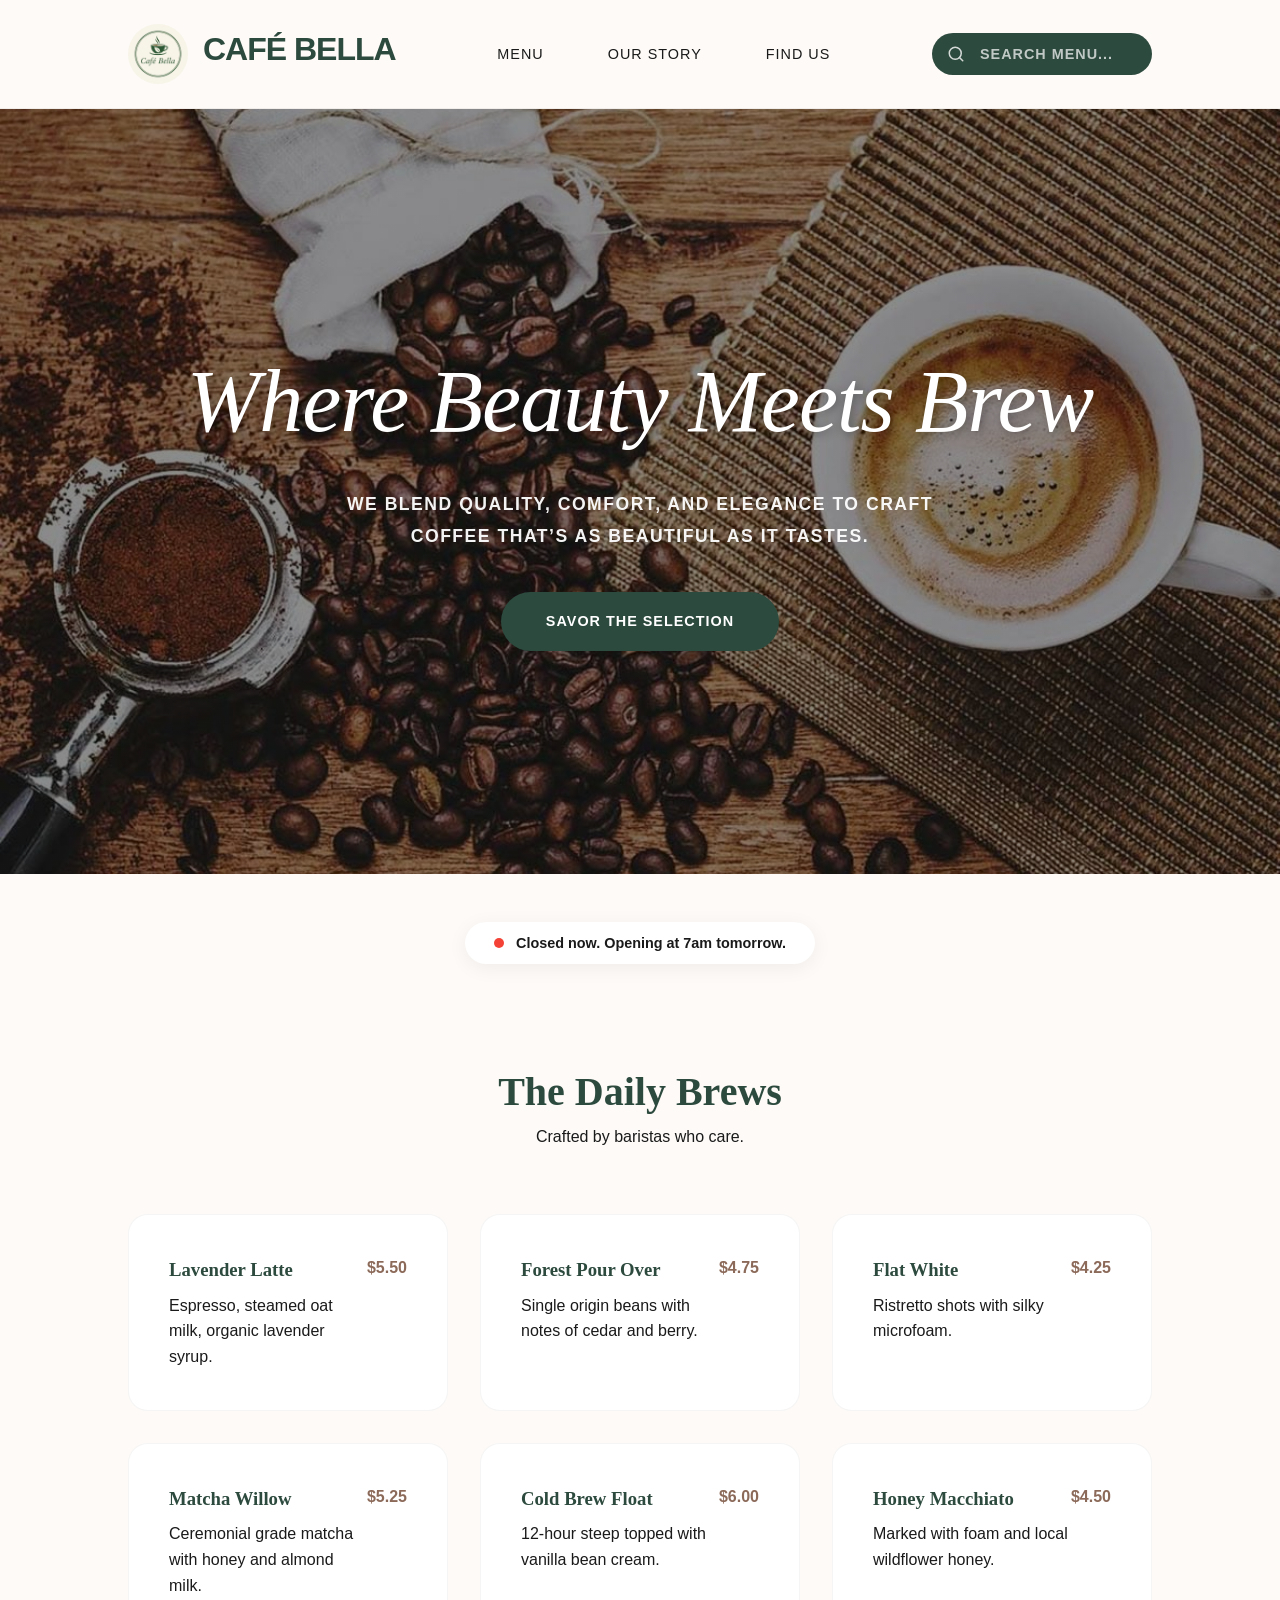
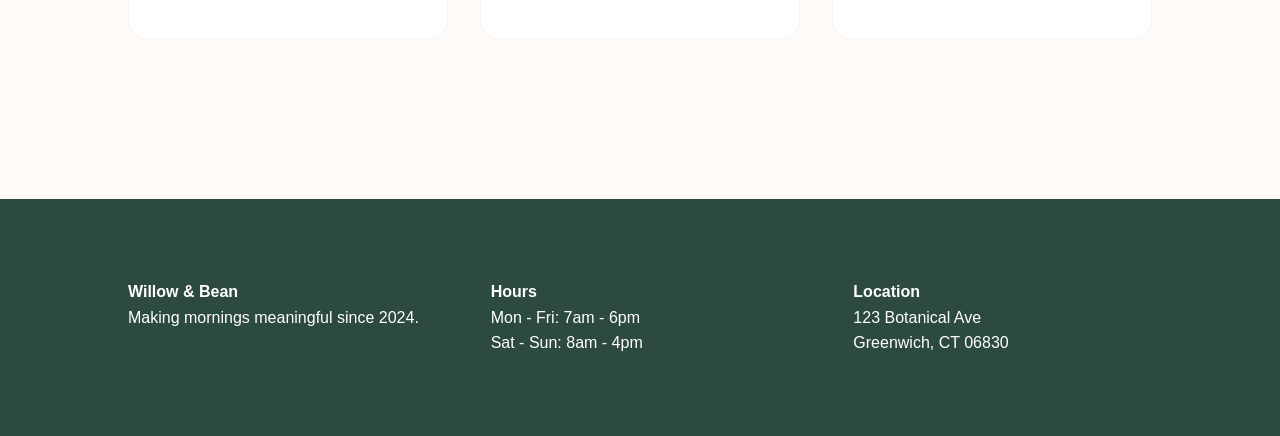
==== index.html @ 6d9ee7f2 "Initial commit: Café Bella website setup" ====
<!DOCTYPE html>
<html lang="en">
<head>
    <meta charset="UTF-8">
    <meta name="viewport" content="width=device-width, initial-scale=1.0">
    <title>Café Bella | Artisan Coffee</title>
    <link rel="stylesheet" href="style.css">
</head>
<body>
    <nav>
        <div class="logo-container">
        <img src="logo.jpeg" alt="Café Bella Logo" class="nav-logo">
        <span class="logo-text">Café Bella</span>
        </div>
        <ul class="nav-links">
            <li><a href="#menu">Menu</a></li>
            <li><a href="#about">Our Story</a></li>
            <li><a href="#location">Find Us</a></li>
        </ul>
        <!-- Replaced Order button with Search Bar -->
        <div class="search-container">
            <input type="text" id="menu-search" placeholder="Search menu...">
            <svg class="search-icon" xmlns="http://www.w3.org/2000/svg" width="18" height="18" viewBox="0 0 24 24" fill="none" stroke="currentColor" stroke-width="2" stroke-linecap="round" stroke-linejoin="round"><circle cx="11" cy="11" r="8"></circle><line x1="21" y1="21" x2="16.65" y2="16.65"></line></svg>
        </div>
    </nav>

    <header>
        <div class="hero-content">
            <h1>Where Beauty Meets Brew</h1>
            <p><b>We blend quality, comfort, and elegance to craft coffee that’s as beautiful as it tastes.</b></p>
            <a href="#menu" class="btn btn-primary">Savor the Selection</a>
        </div>
    </header>

    <div class="status-container">
        <div class="status-badge" id="status-badge">
            <span class="dot" id="status-dot"></span>
            <span id="status-text">Checking Status...</span>
        </div>
    </div>

    <section id="menu" class="menu-section">
        <div class="section-title">
            <h2>The Daily Brews</h2>
            <p>Crafted by baristas who care.</p>
        </div>

        <!-- Added a "No Results" message container -->
        <div id="no-results" style="display: none; text-align: center; padding: 2rem; color: #888;">
            No items match your search.
        </div>

        <div class="menu-grid" id="menu-grid">
            <div class="menu-item">
                <div class="item-info">
                    <h3>Lavender Latte</h3>
                    <p>Espresso, steamed oat milk, organic lavender syrup.</p>
                </div>
                <span class="price">$5.50</span>
            </div>
            <div class="menu-item">
                <div class="item-info">
                    <h3>Forest Pour Over</h3>
                    <p>Single origin beans with notes of cedar and berry.</p>
                </div>
                <span class="price">$4.75</span>
            </div>
            <div class="menu-item">
                <div class="item-info">
                    <h3>Flat White</h3>
                    <p>Ristretto shots with silky microfoam.</p>
                </div>
                <span class="price">$4.25</span>
            </div>
            <div class="menu-item">
                <div class="item-info">
                    <h3>Matcha Willow</h3>
                    <p>Ceremonial grade matcha with honey and almond milk.</p>
                </div>
                <span class="price">$5.25</span>
            </div>
            <div class="menu-item">
                <div class="item-info">
                    <h3>Cold Brew Float</h3>
                    <p>12-hour steep topped with vanilla bean cream.</p>
                </div>
                <span class="price">$6.00</span>
            </div>
            <div class="menu-item">
                <div class="item-info">
                    <h3>Honey Macchiato</h3>
                    <p>Marked with foam and local wildflower honey.</p>
                </div>
                <span class="price">$4.50</span>
            </div>
        </div>
    </section>

    <footer>
        <div class="footer-grid">
            <div class="footer-col">
                <h4>Willow & Bean</h4>
                <p>Making mornings meaningful since 2024.</p>
            </div>
            <div class="footer-col">
                <h4>Hours</h4>
                <p>Mon - Fri: 7am - 6pm</p>
                <p>Sat - Sun: 8am - 4pm</p>
            </div>
            <div class="footer-col">
                <h4>Location</h4>
                <p>123 Botanical Ave</p>
                <p>Greenwich, CT 06830</p>
            </div>
        </div>
    </footer>

    <script src="script.js"></script>
</body>
</html>
---- style.css ----
:root {
    --primary: #2d4a3e;
    --secondary: #d9c5b2;
    --accent: #8c6a5a;
    --bg: #fdfaf7;
    --text: #1a1a1a;
    --transition: all 0.3s ease;
}

* {
    margin: 0;
    padding: 0;
    box-sizing: border-box;
    font-family: 'Segoe UI', Roboto, Helvetica, Arial, sans-serif;
}

html {
    scroll-behavior: smooth;
}

body {
    background-color: var(--bg);
    color: var(--text);
    line-height: 1.6;
    overflow-x: hidden;
}

/* --- Navigation --- */
nav {
    padding: 1.5rem 10%;
    display: flex;
    justify-content: space-between;
    align-items: center;
    background: rgba(253, 250, 247, 0.95);
    backdrop-filter: blur(10px);
    position: sticky;
    top: 0;
    z-index: 1000;
    border-bottom: 1px solid rgba(0,0,0,0.05);
}
/* Container to hold both image and text */
.logo-container {
    display: flex;
    align-items: left;
    gap: 15px; /* Space between logo and text */
}

/* Style for the logo image */
.nav-logo {
    height: 60px; /* Adjust this to make the logo larger or smaller */
    width: auto;
    border-radius: 60%; /* Keeps it circular if your jpeg has corners */
}

/* Style for the text */
.logo-text {
    font-size: 2rem;
    font-weight: 700;
    letter-spacing: -1px;
    color: var(--primary);
    text-transform: uppercase;
}

.nav-links {
    display: flex;
    gap: 4rem; 
    list-style: none;
}

.nav-links a {
    text-decoration: none;
    color: var(--text);
    font-weight: 500;
    font-size: 0.9rem;
    letter-spacing: 1px;
    text-transform: uppercase;
    transition: var(--transition);
    position: relative;
    padding: 0.5rem 0;
}

.nav-links a:hover {
    color: var(--primary);
}

.nav-links a::after {
    content: '';
    position: absolute;
    width: 0;
    height: 2px;
    bottom: 0;
    left: 0;
    background-color: var(--accent);
    transition: var(--transition);
}

.nav-links a:hover::after {
    width: 100%;
}

/* --- Search Bar Styling (Styled like the View Menu Button) --- */
.search-container {
    position: relative;
    display: flex;
    align-items: center;
}

#menu-search {
    padding: 0.8rem 1.5rem 0.8rem 3rem;
    border-radius: 50px;
    border: none;
    outline: none;
    font-size: 0.9rem;
    font-weight: 600;
    width: 220px;
    transition: var(--transition);
    background-color: var(--primary); /* Matching the button color */
    color: white; /* Matching button text */
    text-transform: uppercase;
    letter-spacing: 1px;
}

/* Placeholder color for dark background */
#menu-search::placeholder {
    color: rgba(255, 255, 255, 0.7);
    text-transform: uppercase;
}

#menu-search:focus {
    width: 280px;
    box-shadow: 0 8px 16px rgba(45, 74, 62, 0.2);
}

.search-icon {
    position: absolute;
    left: 15px;
    color: white;
    pointer-events: none;
    opacity: 0.8;
}

/* --- Hero Section --- */
header {
    height: 85vh;
    display: flex;
    align-items: center;
    justify-content: center;
    text-align: center;
    background: linear-gradient(rgba(0,0,0,0.45), rgba(0,0,0,0.45)), 
                url('coffee-1.jpeg') center/cover no-repeat;
    color: white;
    padding: 0 1rem;
}

.hero-content h1 {
    font-size: clamp(3.5rem, 10vw, 5.5rem);
    margin-bottom: 1rem;
    font-weight: 400;
    letter-spacing: -1px;
    font-family: 'Georgia', 'Times New Roman', Times, serif;
    font-style: italic;
    text-shadow: 2px 2px 10px rgba(0,0,0,0.3);
}

.hero-content p {
    font-size: 1.1rem;
    margin-bottom: 2.5rem;
    max-width: 600px;
    margin-left: auto;
    margin-right: auto;
    opacity: 0.95;
    font-family: 'Segoe UI', sans-serif;
    letter-spacing: 1.5px;
    text-transform: uppercase;
    font-weight: 400;
    line-height: 1.8;
}

.btn {
    padding: 1.1rem 2.8rem;
    border-radius: 50px;
    cursor: pointer;
    font-weight: 600;
    text-decoration: none;
    display: inline-block;
    transition: var(--transition);
    text-transform: uppercase;
    letter-spacing: 1px;
    font-size: 0.9rem;
}

.btn-primary {
    background-color: var(--primary);
    color: white;
    border: none;
}

.btn-primary:hover {
    transform: translateY(-4px);
    box-shadow: 0 12px 24px rgba(45, 74, 62, 0.3);
}

/* --- Shop Status Badge --- */
.status-container {
    padding: 3rem 10% 1rem;
    text-align: center;
}

.status-badge {
    display: inline-flex;
    align-items: center;
    gap: 0.75rem;
    padding: 0.6rem 1.8rem;
    border-radius: 100px;
    background: white;
    box-shadow: 0 4px 20px rgba(0,0,0,0.06);
    font-weight: 600;
    font-size: 0.9rem;
}

.dot {
    height: 10px;
    width: 10px;
    border-radius: 50%;
}

.open-dot { 
    background-color: #4caf50; 
    animation: pulse 2s infinite; 
}

.closed-dot { background-color: #f44336; }

@keyframes pulse {
    0% { transform: scale(0.9); opacity: 0.7; }
    70% { transform: scale(1.2); opacity: 1; }
    100% { transform: scale(0.9); opacity: 0.7; }
}

/* --- Menu Section --- */
.menu-section {
    padding: 5rem 10%;
}

.section-title {
    text-align: center;
    margin-bottom: 4rem;
}

.section-title h2 {
    font-size: 2.5rem;
    color: var(--primary);
    font-family: 'Georgia', serif;
}

.menu-grid {
    display: grid;
    grid-template-columns: repeat(auto-fit, minmax(320px, 1fr));
    gap: 2rem;
}

.menu-item {
    background: white;
    padding: 2.5rem;
    border-radius: 20px;
    transition: opacity 0.4s ease, transform 0.4s ease;
    border: 1px solid rgba(0,0,0,0.04);
    display: flex;
    justify-content: space-between;
}

.menu-item:hover {
    transform: translateY(-8px);
    box-shadow: 0 20px 40px rgba(0,0,0,0.07);
}

.item-info h3 {
    color: var(--primary);
    font-family: 'Georgia', serif;
    margin-bottom: 0.5rem;
}

.price {
    font-weight: 700;
    color: var(--accent);
}

/* --- Footer --- */
footer {
    background: var(--primary);
    color: white;
    padding: 5rem 10%;
    margin-top: 5rem;
}

.footer-grid {
    display: grid;
    grid-template-columns: repeat(auto-fit, minmax(250px, 1fr));
    gap: 4rem;
}

/* Mobile adjustments */
@media (max-width: 1000px) {
    nav { flex-direction: column; gap: 1rem; }
    .nav-links { gap: 2rem; }
    #menu-search { width: 100%; }
}

@media (max-width: 768px) {
    .nav-links { display: none; }
}
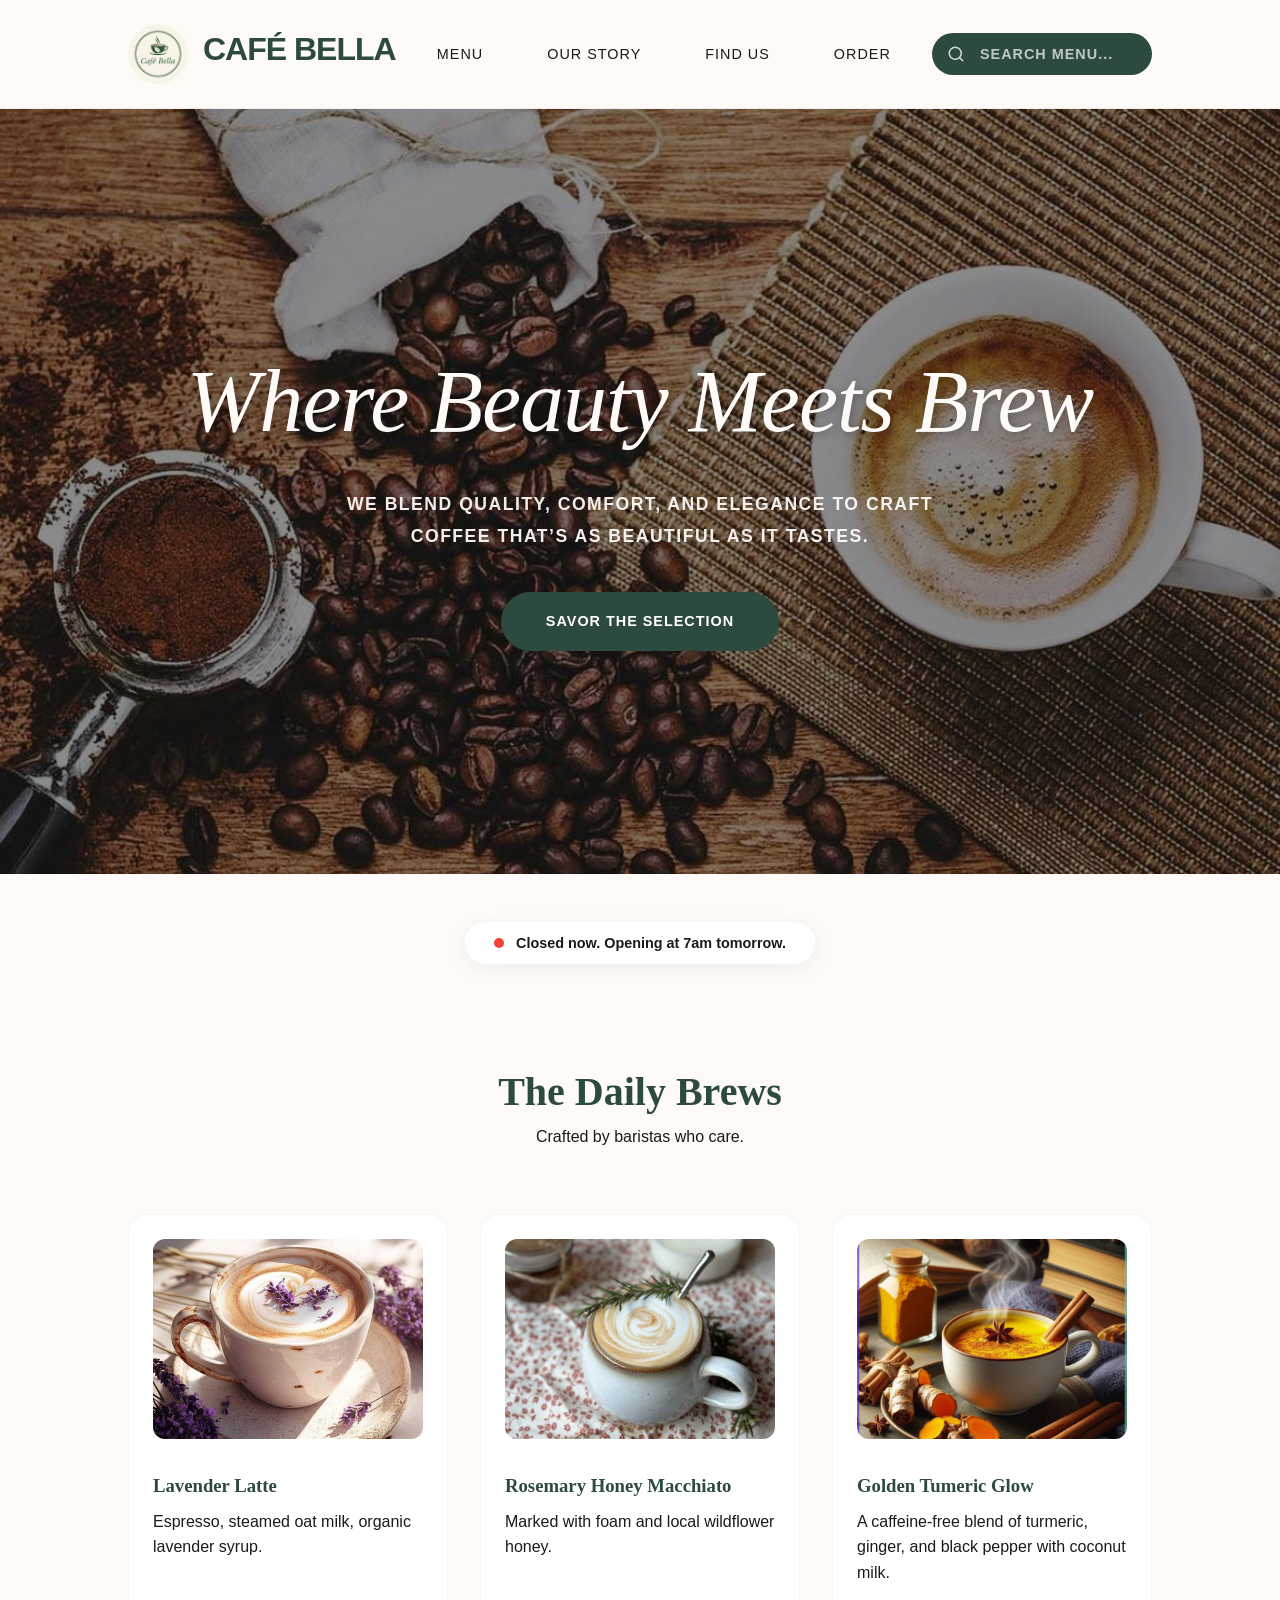
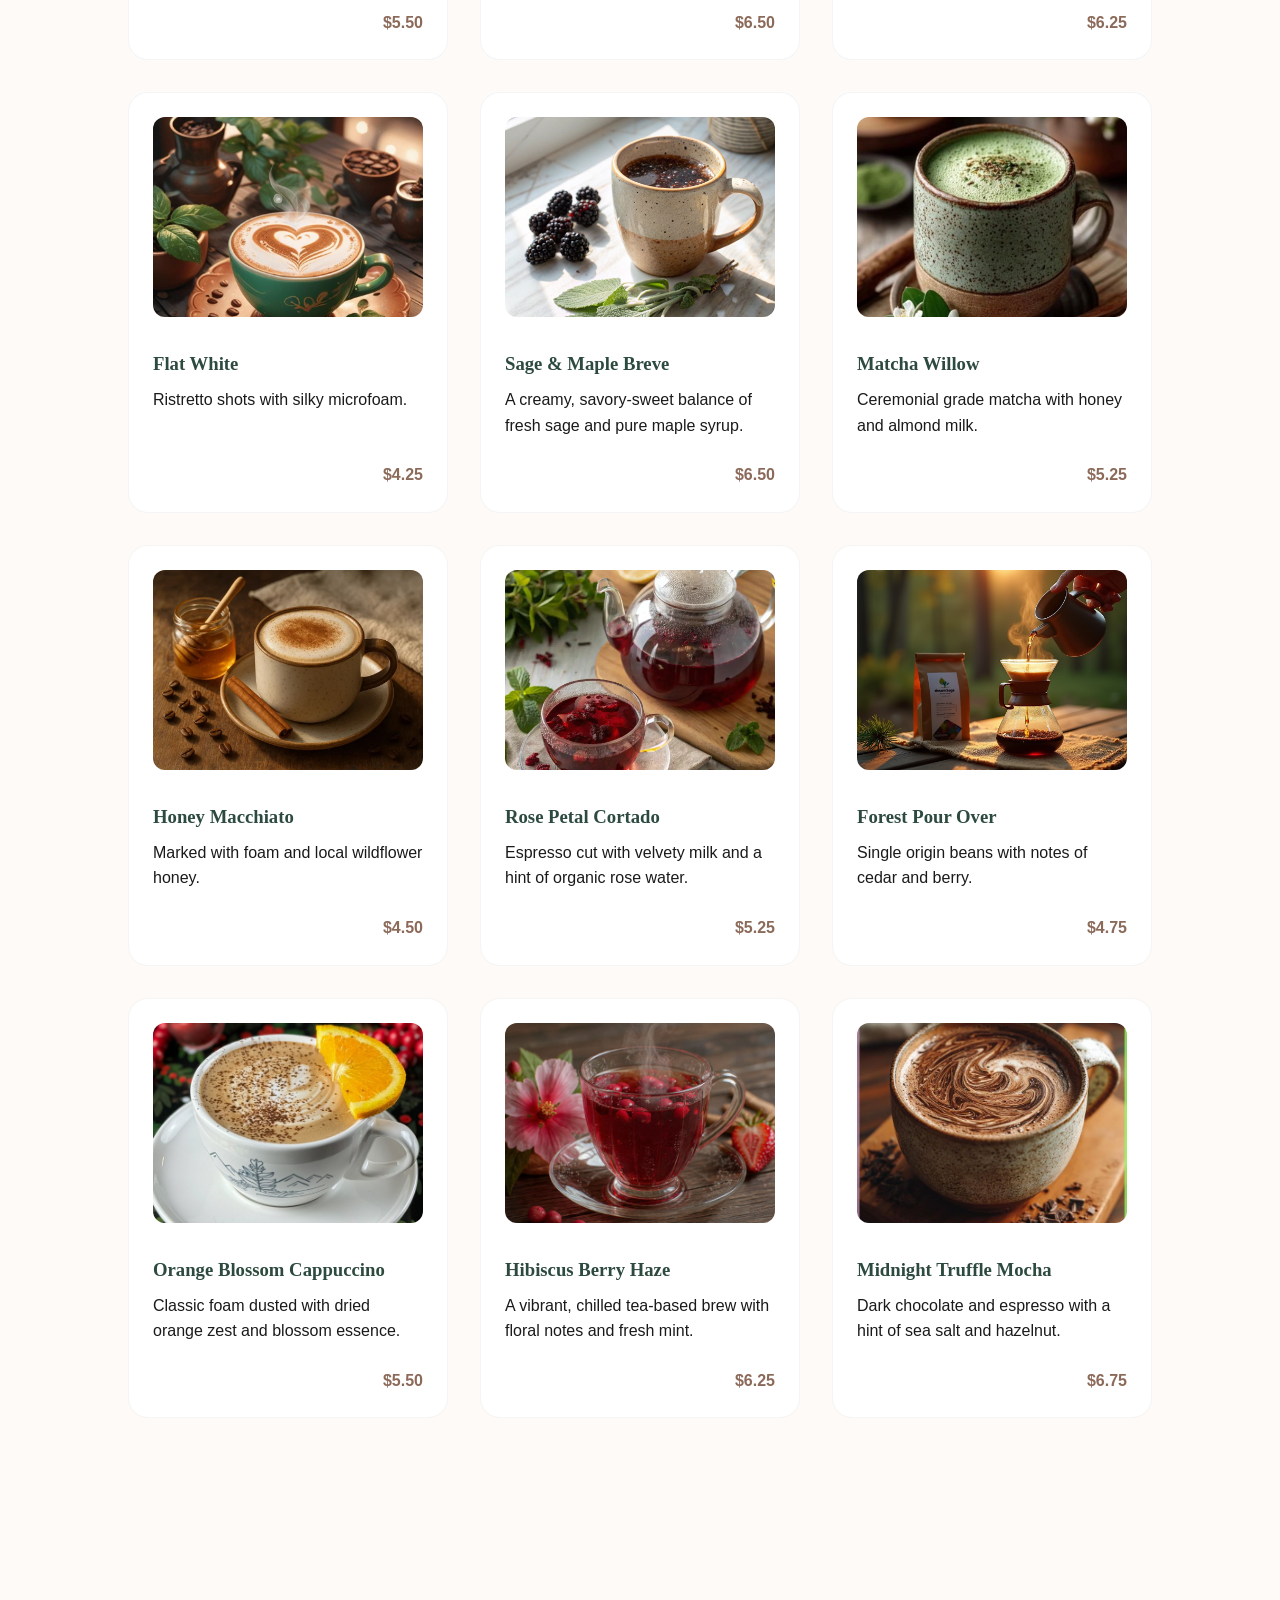
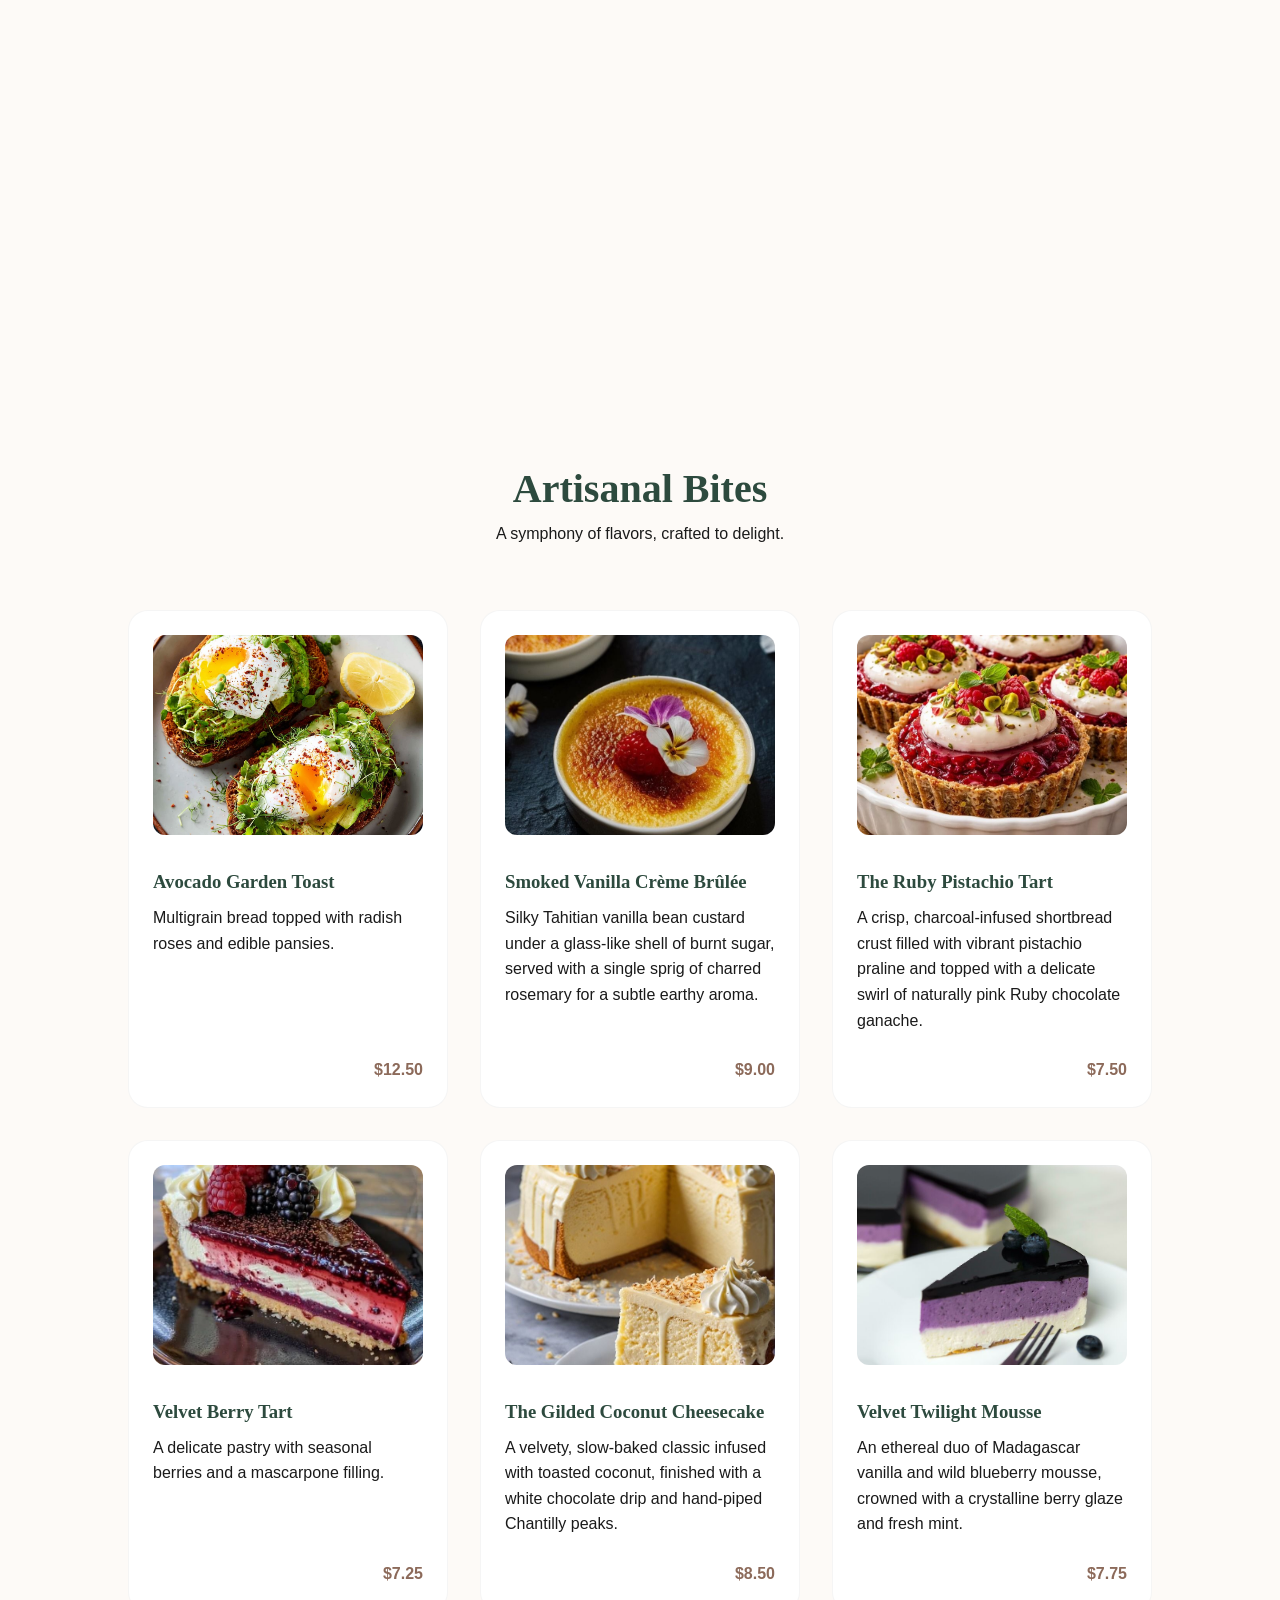
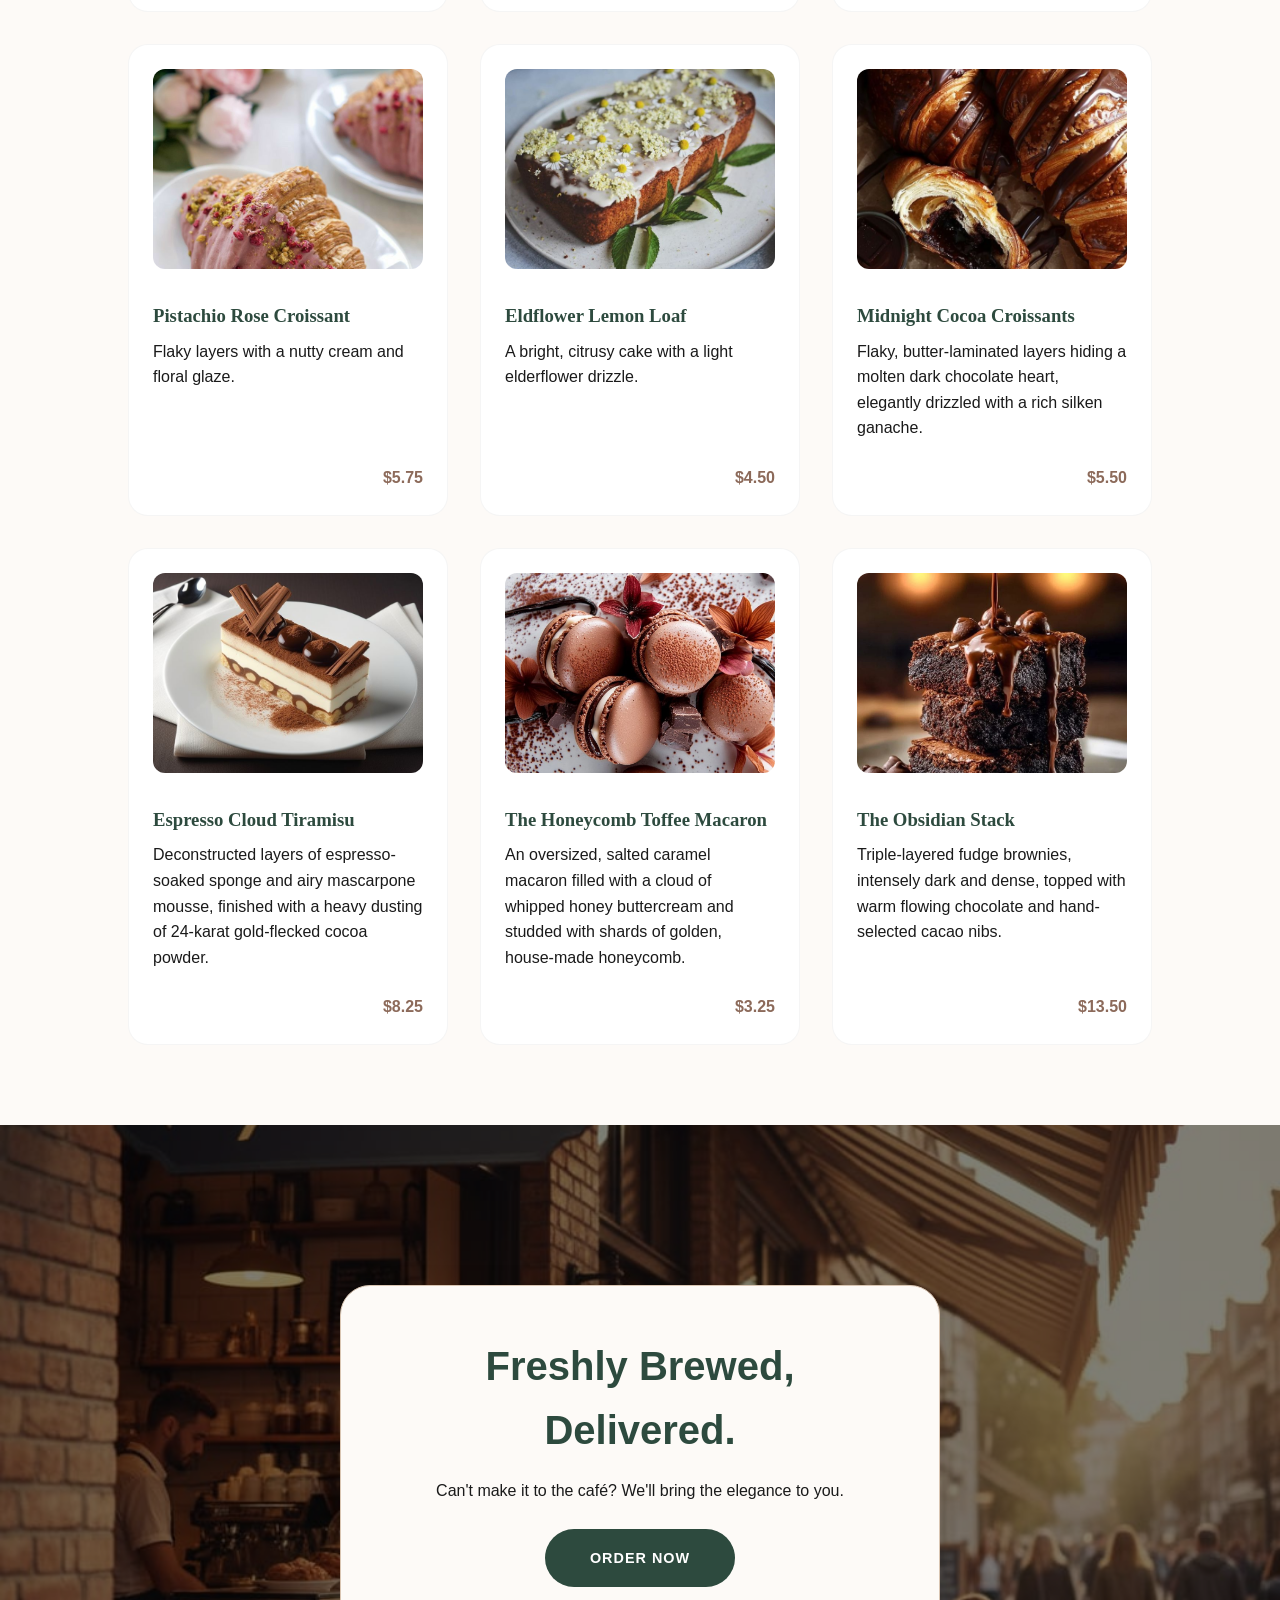
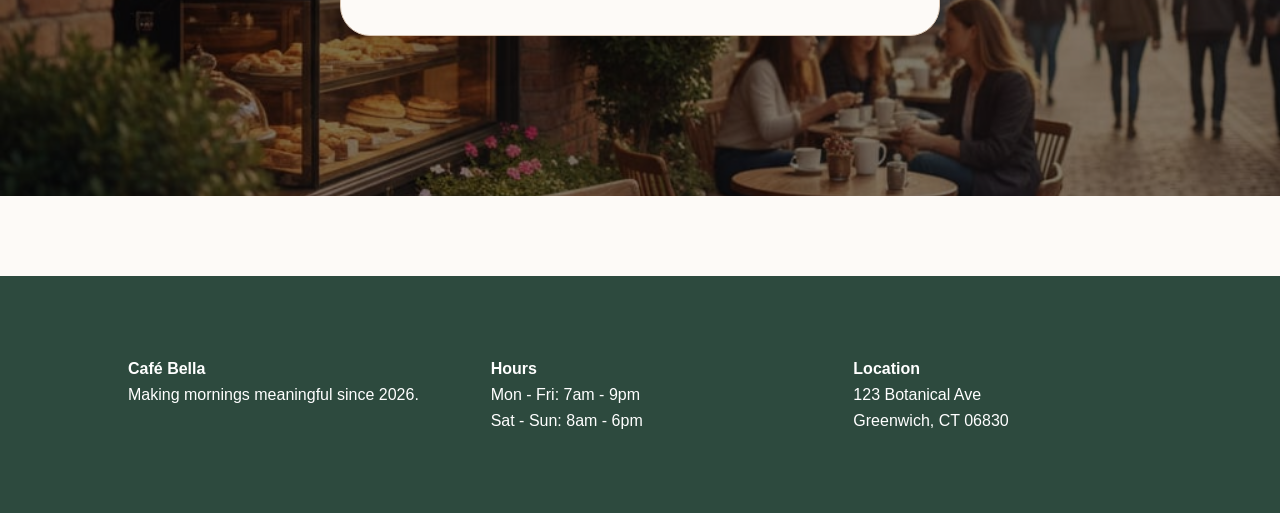
==== commit a5368b27: "Add changes" ====
--- a/index.html
+++ b/index.html
@@ -9,13 +9,15 @@
 <body>
     <nav>
         <div class="logo-container">
-        <img src="logo.jpeg" alt="Café Bella Logo" class="nav-logo">
-        <span class="logo-text">Café Bella</span>
+        <img src="images/logo.jpeg" alt="Café Bella Logo" class="nav-logo">
+        <a href="index.html" style="text-decoration: none;">
+        <span class="logo-text">Café Bella</span></a>
         </div>
         <ul class="nav-links">
             <li><a href="#menu">Menu</a></li>
             <li><a href="#about">Our Story</a></li>
             <li><a href="#location">Find Us</a></li>
+            <li><a href="#delivery">Order</a></li>
         </ul>
         <!-- Replaced Order button with Search Bar -->
         <div class="search-container">
@@ -52,6 +54,7 @@
 
         <div class="menu-grid" id="menu-grid">
             <div class="menu-item">
+                <img src="images/lavender-latte.jpg" alt="Lavender Latte" class="menu-img">
                 <div class="item-info">
                     <h3>Lavender Latte</h3>
                     <p>Espresso, steamed oat milk, organic lavender syrup.</p>
@@ -59,6 +62,63 @@
                 <span class="price">$5.50</span>
             </div>
             <div class="menu-item">
+                <img src="images/Rosemary-Honey-Macchiato.jpeg" alt="Rosemary Honey Macchiato" class="menu-img">
+                <div class="item-info">
+                    <h3>Rosemary Honey Macchiato</h3>
+                    <p>Marked with foam and local wildflower honey.</p>
+                </div>
+                <span class="price">$6.50</span>
+            </div>
+            <div class="menu-item">
+                <img src="images/Golden-Tumeric-Glow.jpg" alt="Golden Tumeric Glow" class="menu-img">
+                <div class="item-info">
+                    <h3>Golden Tumeric Glow</h3>
+                    <p>A caffeine-free blend of turmeric, ginger, and black pepper with coconut milk.</p>
+                </div>
+                <span class="price">$6.25</span>
+            </div>
+            <div class="menu-item">
+                <img src="images/flat-white.jpg" alt="Lavender Latte" class="menu-img">
+                <div class="item-info">
+                    <h3>Flat White</h3>
+                    <p>Ristretto shots with silky microfoam.</p>
+                </div>
+                <span class="price">$4.25</span>
+            </div>
+            <div class="menu-item">
+                <img src="images/Sage&Maple-Breve.jpg" alt="Sage & Maple Breve" class="menu-img">
+                <div class="item-info">
+                    <h3>Sage & Maple Breve</h3>
+                    <p>A creamy, savory-sweet balance of fresh sage and pure maple syrup.</p>
+                </div>
+                <span class="price">$6.50</span>
+            </div>
+            <div class="menu-item">
+                <img src="images/matcha-willow.jpg" alt="Lavender Latte" class="menu-img">
+                <div class="item-info">
+                    <h3>Matcha Willow</h3>
+                    <p>Ceremonial grade matcha with honey and almond milk.</p>
+                </div>
+                <span class="price">$5.25</span>
+            </div>
+            <div class="menu-item">
+                <img src="images/honey-macchiato.jpg" alt="Lavender Latte" class="menu-img">
+                <div class="item-info">
+                    <h3>Honey Macchiato</h3>
+                    <p>Marked with foam and local wildflower honey.</p>
+                </div>
+                <span class="price">$4.50</span>
+            </div>
+            <div class="menu-item">
+                <img src="images/Rose-Petal-Cortado.jpg" alt="Lavender Latte" class="menu-img">
+                <div class="item-info">
+                    <h3>Rose Petal Cortado</h3>
+                    <p>Espresso cut with velvety milk and a hint of organic rose water.</p>
+                </div>
+                <span class="price">$5.25</span>
+            </div>
+            <div class="menu-item">
+                <img src="images/Forest-Pour-Over.jpg" alt="Lavender Latte" class="menu-img">
                 <div class="item-info">
                     <h3>Forest Pour Over</h3>
                     <p>Single origin beans with notes of cedar and berry.</p>
@@ -66,46 +126,183 @@
                 <span class="price">$4.75</span>
             </div>
             <div class="menu-item">
-                <div class="item-info">
-                    <h3>Flat White</h3>
-                    <p>Ristretto shots with silky microfoam.</p>
-                </div>
-                <span class="price">$4.25</span>
-            </div>
-            <div class="menu-item">
-                <div class="item-info">
-                    <h3>Matcha Willow</h3>
-                    <p>Ceremonial grade matcha with honey and almond milk.</p>
-                </div>
-                <span class="price">$5.25</span>
-            </div>
-            <div class="menu-item">
+                <img src="images/Orange-Blossom-Cappuccino.jpg" alt="Orange Blossom Cappuccino" class="menu-img">
+                <div class="item-info">
+                    <h3>Orange Blossom Cappuccino</h3>
+                    <p>Classic foam dusted with dried orange zest and blossom essence.</p>
+                </div>
+                <span class="price">$5.50</span>
+            </div>
+            <div class="menu-item">
+                <img src="images/Hibiscus-Berry-Haze.jpg" alt="Lavender Latte" class="menu-img">
+                <div class="item-info">
+                    <h3>Hibiscus Berry Haze</h3>
+                    <p>A vibrant, chilled tea-based brew with floral notes and fresh mint.</p>
+                </div>
+                <span class="price">$6.25</span>
+            </div>
+            <div class="menu-item">
+                <img src="images/Midnight-Truffle-Mocha.jpg" alt="Midnight Truffle Mocha" class="menu-img">
+                <div class="item-info">
+                    <h3>Midnight Truffle Mocha</h3>
+                    <p>Dark chocolate and espresso with a hint of sea salt and hazelnut.</p>
+                </div>
+                <span class="price">$6.75</span>
+            </div>
+            <div class="menu-item">
+                <img src="images/Cherry-Earl-Grey-Milk-Tea.jpg" alt="Cherry Earl Grey Milk Tea" class="menu-img">
+                <div class="item-info">
+                    <h3>Cherry Earl Grey Milk Tea</h3>
+                    <p>A dreamy blend of floral bergamot and sweet black cherry, finished with a smooth, velvety creaminess.</p>
+                </div>
+                <span class="price">$5.75</span>
+            </div>
+            <div class="menu-item">
+                <img src="images/Vanilla-Orchid-Cold-Brew.jpg" alt="Vanilla Orchid Cold Brew" class="menu-img">
+                <div class="item-info">
+                    <h3>Vanilla Orchid Cold Brew</h3>
+                    <p>Slow-steeped for 12 hours with Madagascar vanilla bean.</p>
+                </div>
+                <span class="price">$6.00</span>
+            </div>
+            <div class="menu-item">
+                <img src="images/cold-brew-float.jpeg" alt="Lavender Latte" class="menu-img">
                 <div class="item-info">
                     <h3>Cold Brew Float</h3>
                     <p>12-hour steep topped with vanilla bean cream.</p>
                 </div>
                 <span class="price">$6.00</span>
             </div>
-            <div class="menu-item">
-                <div class="item-info">
-                    <h3>Honey Macchiato</h3>
-                    <p>Marked with foam and local wildflower honey.</p>
+        </div>
+    </section>
+    <section id="menu" class="menu-section">
+        <div class="section-title">
+            <h2>Artisanal Bites</h2>
+            <p>A symphony of flavors, crafted to delight.</p>
+        </div>
+
+        <!-- Added a "No Results" message container -->
+        <div id="no-results" style="display: none; text-align: center; padding: 2rem; color: #888;">
+            No items match your search.
+        </div>
+
+        <div class="menu-grid" id="menu-grid">
+            <div class="menu-item">
+                <img src="images/Avocado-Garden-Toast.jpg" alt="Avocado Garden Toast" class="menu-img">
+                <div class="item-info">
+                    <h3>Avocado Garden Toast</h3>
+                    <p>Multigrain bread topped with radish roses and edible pansies.</p>
+                </div>
+                <span class="price">$12.50</span>
+            </div>
+            <div class="menu-item">
+                <img src="images/Smoked-Vanillaa-Crème-Brûlée.jpeg" alt="Smoked Vanilla Crème Brûlée" class="menu-img">
+                <div class="item-info">
+                    <h3>Smoked Vanilla Crème Brûlée</h3>
+                    <p>Silky Tahitian vanilla bean custard under a glass-like shell of burnt sugar, served with a single sprig of charred rosemary for a subtle earthy aroma.</p>
+                </div>
+                <span class="price">$9.00</span>
+            </div>
+            <div class="menu-item">
+                <img src="images/Ruby-Pistachio-Tart.jpeg" alt="The Ruby Pistachio Tart" class="menu-img">
+                <div class="item-info">
+                    <h3>The Ruby Pistachio Tart</h3>
+                    <p>A crisp, charcoal-infused shortbread crust filled with vibrant pistachio praline and topped with a delicate swirl of naturally pink Ruby chocolate ganache.</p>
+                </div>
+                <span class="price">$7.50</span>
+            </div>
+            <div class="menu-item">
+                <img src="images/Velvet-Berry-Tart.jpg" alt="Velvet Berry Tart" class="menu-img">
+                <div class="item-info">
+                    <h3>Velvet Berry Tart</h3>
+                    <p>A delicate pastry with seasonal berries and a mascarpone filling.</p>
+                </div>
+                <span class="price">$7.25</span>
+            </div>
+            <div class="menu-item">
+                <img src="images/cheese-cake.jpg" alt="The Gilded Coconut Cheesecake" class="menu-img">
+                <div class="item-info">
+                    <h3>The Gilded Coconut Cheesecake</h3>
+                    <p>A velvety, slow-baked classic infused with toasted coconut, finished with a white chocolate drip and hand-piped Chantilly peaks.</p>
+                </div>
+                <span class="price">$8.50</span>
+            </div>
+            <div class="menu-item">
+                <img src="images/Velvet-Twilight-Mousse.jpeg" alt="Velvet Twilight Mousse" class="menu-img">
+                <div class="item-info">
+                    <h3>Velvet Twilight Mousse</h3>
+                    <p>An ethereal duo of Madagascar vanilla and wild blueberry mousse, crowned with a crystalline berry glaze and fresh mint.</p>
+                </div>
+                <span class="price">$7.75</span>
+            </div>
+            <div class="menu-item">
+                <img src="images/Pistachio-Rose-Croissant.jpg" alt="Pistachio Rose Croissant" class="menu-img">
+                <div class="item-info">
+                    <h3>Pistachio Rose Croissant</h3>
+                    <p>Flaky layers with a nutty cream and floral glaze.</p>
+                </div>
+                <span class="price">$5.75</span>
+            </div>
+            <div class="menu-item">
+                <img src="images/Eldflower-Lemon-Loaf.jpg" alt="Eldflower Lemon Loaf" class="menu-img">
+                <div class="item-info">
+                    <h3>Eldflower Lemon Loaf</h3>
+                    <p>A bright, citrusy cake with a light elderflower drizzle.</p>
                 </div>
                 <span class="price">$4.50</span>
             </div>
+            <div class="menu-item">
+                <img src="images/Midnight-Cocoa-Croissants.jpeg" alt="Midnight Cocoa Croissants" class="menu-img">
+                <div class="item-info">
+                    <h3>Midnight Cocoa Croissants</h3>
+                    <p>Flaky, butter-laminated layers hiding a molten dark chocolate heart, elegantly drizzled with a rich silken ganache.</p>
+                </div>
+                <span class="price">$5.50</span>
+            </div>
+            <div class="menu-item">
+                <img src="images/Espresso-Cloud-Tiramisu.jpeg" alt="Espresso Cloud Tiramisu" class="menu-img">
+                <div class="item-info">
+                    <h3>Espresso Cloud Tiramisu</h3>
+                    <p>Deconstructed layers of espresso-soaked sponge and airy mascarpone mousse, finished with a heavy dusting of 24-karat gold-flecked cocoa powder.</p>
+                </div>
+                <span class="price">$8.25</span>
+            </div>
+            <div class="menu-item">
+                <img src="images/Honeycomb-Toffee-Macaron.jpeg" alt="The Honeycomb Toffee Macaron" class="menu-img">
+                <div class="item-info">
+                    <h3>The Honeycomb Toffee Macaron</h3>
+                    <p>An oversized, salted caramel macaron filled with a cloud of whipped honey buttercream and studded with shards of golden, house-made honeycomb.</p>
+                </div>
+                <span class="price">$3.25</span>
+            </div>
+            <div class="menu-item">
+                <img src="images/The-Obsidian-Stack.jpeg" alt="Eldflower Lemon Loaf" class="menu-img">
+                <div class="item-info">
+                    <h3>The Obsidian Stack</h3>
+                    <p>Triple-layered fudge brownies, intensely dark and dense, topped with warm flowing chocolate and hand-selected cacao nibs.</p>
+                </div>
+                <span class="price">$13.50</span>
+            </div>
         </div>
     </section>
-
+    <section id="delivery" class="delivery-section">
+        <div class="delivery-card">
+            <h2>Freshly Brewed, Delivered.</h2>
+            <p>Can't make it to the café? We'll bring the elegance to you.</p>
+            <br>
+            <a href="order.html" class="btn btn-primary">Order Now</a>
+        </div>
+    </section>
     <footer>
         <div class="footer-grid">
             <div class="footer-col">
-                <h4>Willow & Bean</h4>
-                <p>Making mornings meaningful since 2024.</p>
+                <h4>Café Bella</h4>
+                <p>Making mornings meaningful since 2026.</p>
             </div>
             <div class="footer-col">
                 <h4>Hours</h4>
-                <p>Mon - Fri: 7am - 6pm</p>
-                <p>Sat - Sun: 8am - 4pm</p>
+                <p>Mon - Fri: 7am - 9pm</p>
+                <p>Sat - Sun: 8am - 6pm</p>
             </div>
             <div class="footer-col">
                 <h4>Location</h4>
--- a/style.css
+++ b/style.css
@@ -147,8 +147,8 @@
     justify-content: center;
     text-align: center;
     background: linear-gradient(rgba(0,0,0,0.45), rgba(0,0,0,0.45)), 
-                url('coffee-1.jpeg') center/cover no-repeat;
-    color: white;
+                url('images/coffee-1.jpeg') center/cover no-repeat;
+    color: var(--bg);
     padding: 0 1rem;
 }
 
@@ -267,6 +267,19 @@
     border: 1px solid rgba(0,0,0,0.04);
     display: flex;
     justify-content: space-between;
+    display: flex;
+    flex-direction: column; /* Stacks image, text, and price vertically */
+    align-items: flex-start; 
+    gap: 1.5rem;
+    padding: 1.5rem; /* Slightly reduced padding to account for image space */
+}
+
+.menu-img {
+    width: 100%;
+    height: 200px; /* Adjust height to your liking */
+    object-fit: cover; /* This prevents the image from looking stretched */
+    border-radius: 12px; /* Rounds the corners of the image to match your cards */
+    margin-bottom: 0.5rem;
 }
 
 .menu-item:hover {
@@ -280,9 +293,41 @@
     margin-bottom: 0.5rem;
 }
 
-.price {
+/* Adjusting the price to stay at the bottom right if preferred */
+.menu-item .price {
+    align-self: flex-end;
+    margin-top: auto; /* Pushes the price to the bottom of the card */
     font-weight: 700;
     color: var(--accent);
+}
+
+/*delivery section */
+.delivery-section {
+    padding: 10rem 10%; /* More padding gives the image more room */
+    background: linear-gradient(rgba(0,0,0,0.5), rgba(0,0,0,0.5)), 
+                url('images/delivery.jpeg') center/cover no-repeat;
+    width: 100%;
+    text-align: center;
+    display: flex;
+    justify-content: center;
+    align-items: center;
+    min-height: 600px; /* Forces the section to be large enough for the image */
+}
+
+.delivery-card {
+    background: var(--bg);
+    padding: 3rem;
+    border-radius:30px;
+    box-shadow: 0 15px 50px rgba(0,0,0,0.05);
+    border: 1px solid var(--secondary);
+    max-width: 600px;
+    margin: 0 auto;
+}
+
+.delivery-card h2 {
+    color: var(--primary);
+    font-size: 2.5rem;
+    margin-bottom: 1rem;
 }
 
 /* --- Footer --- */
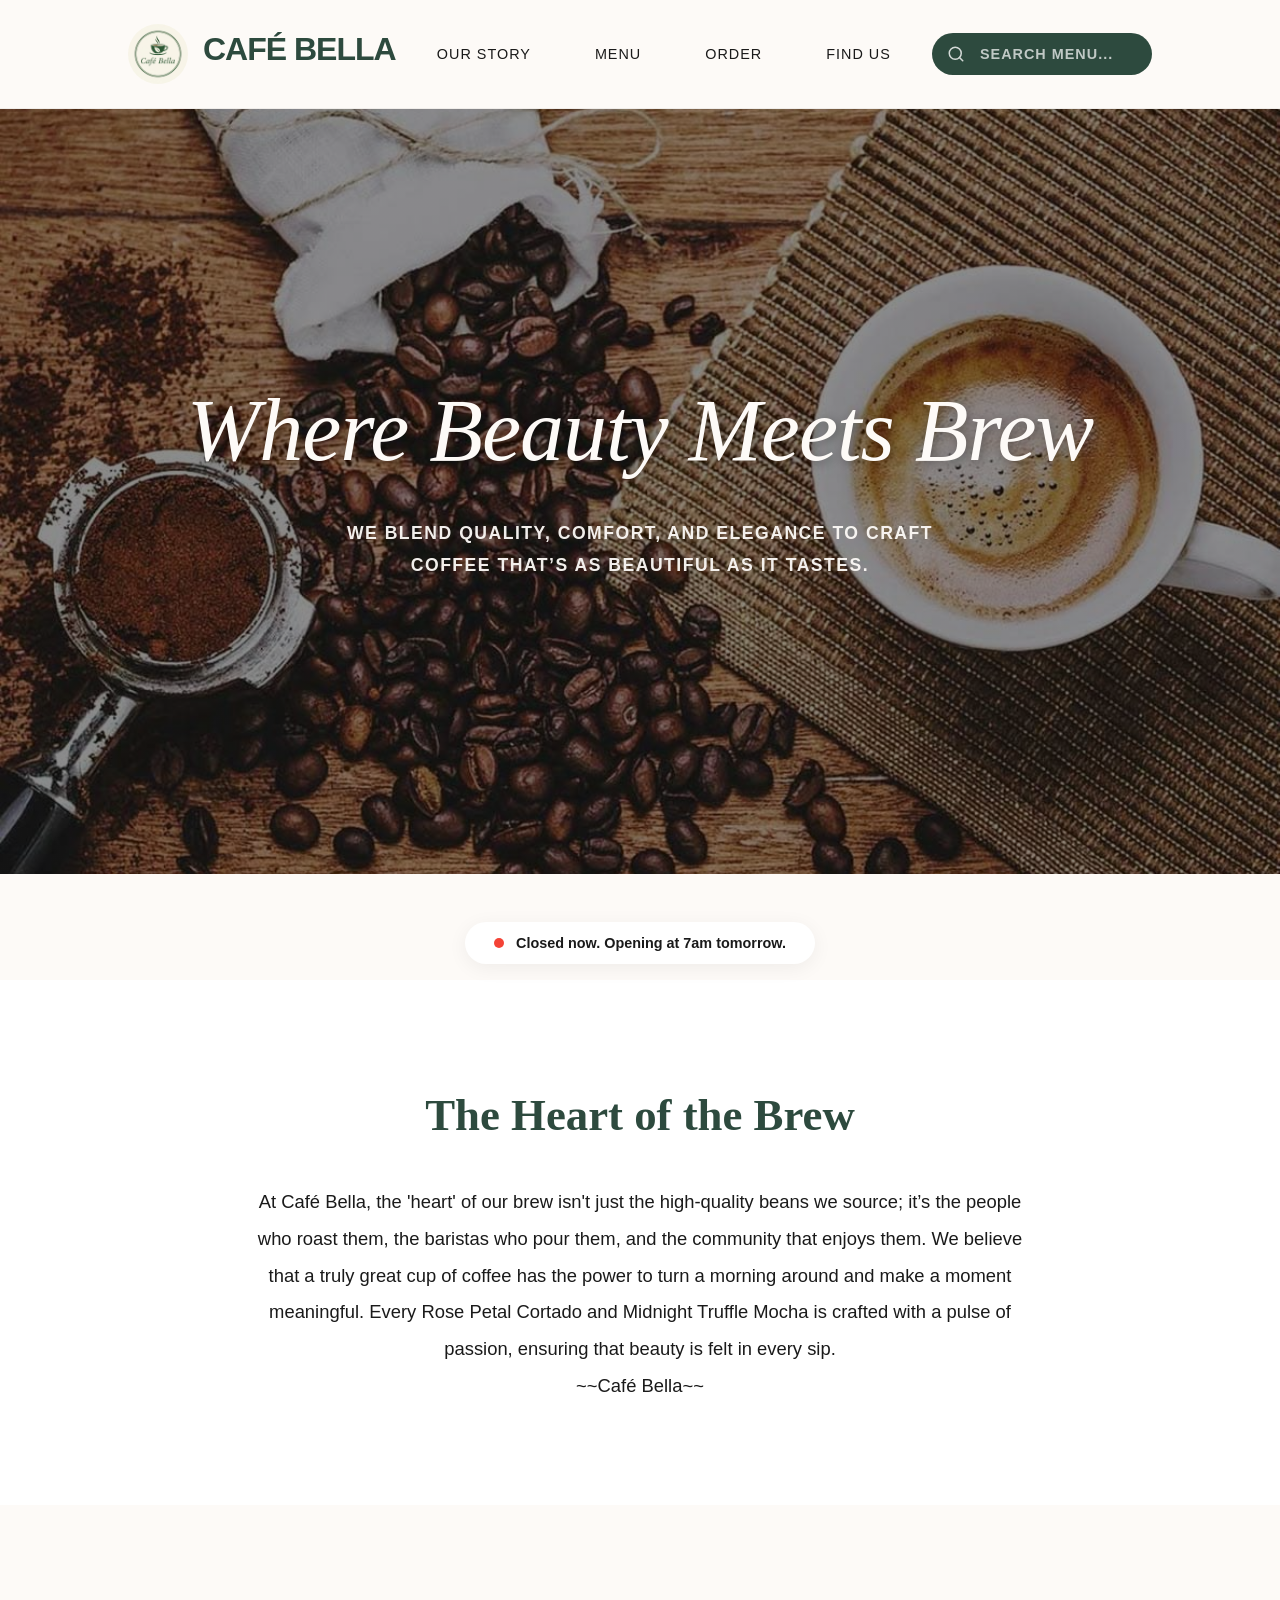
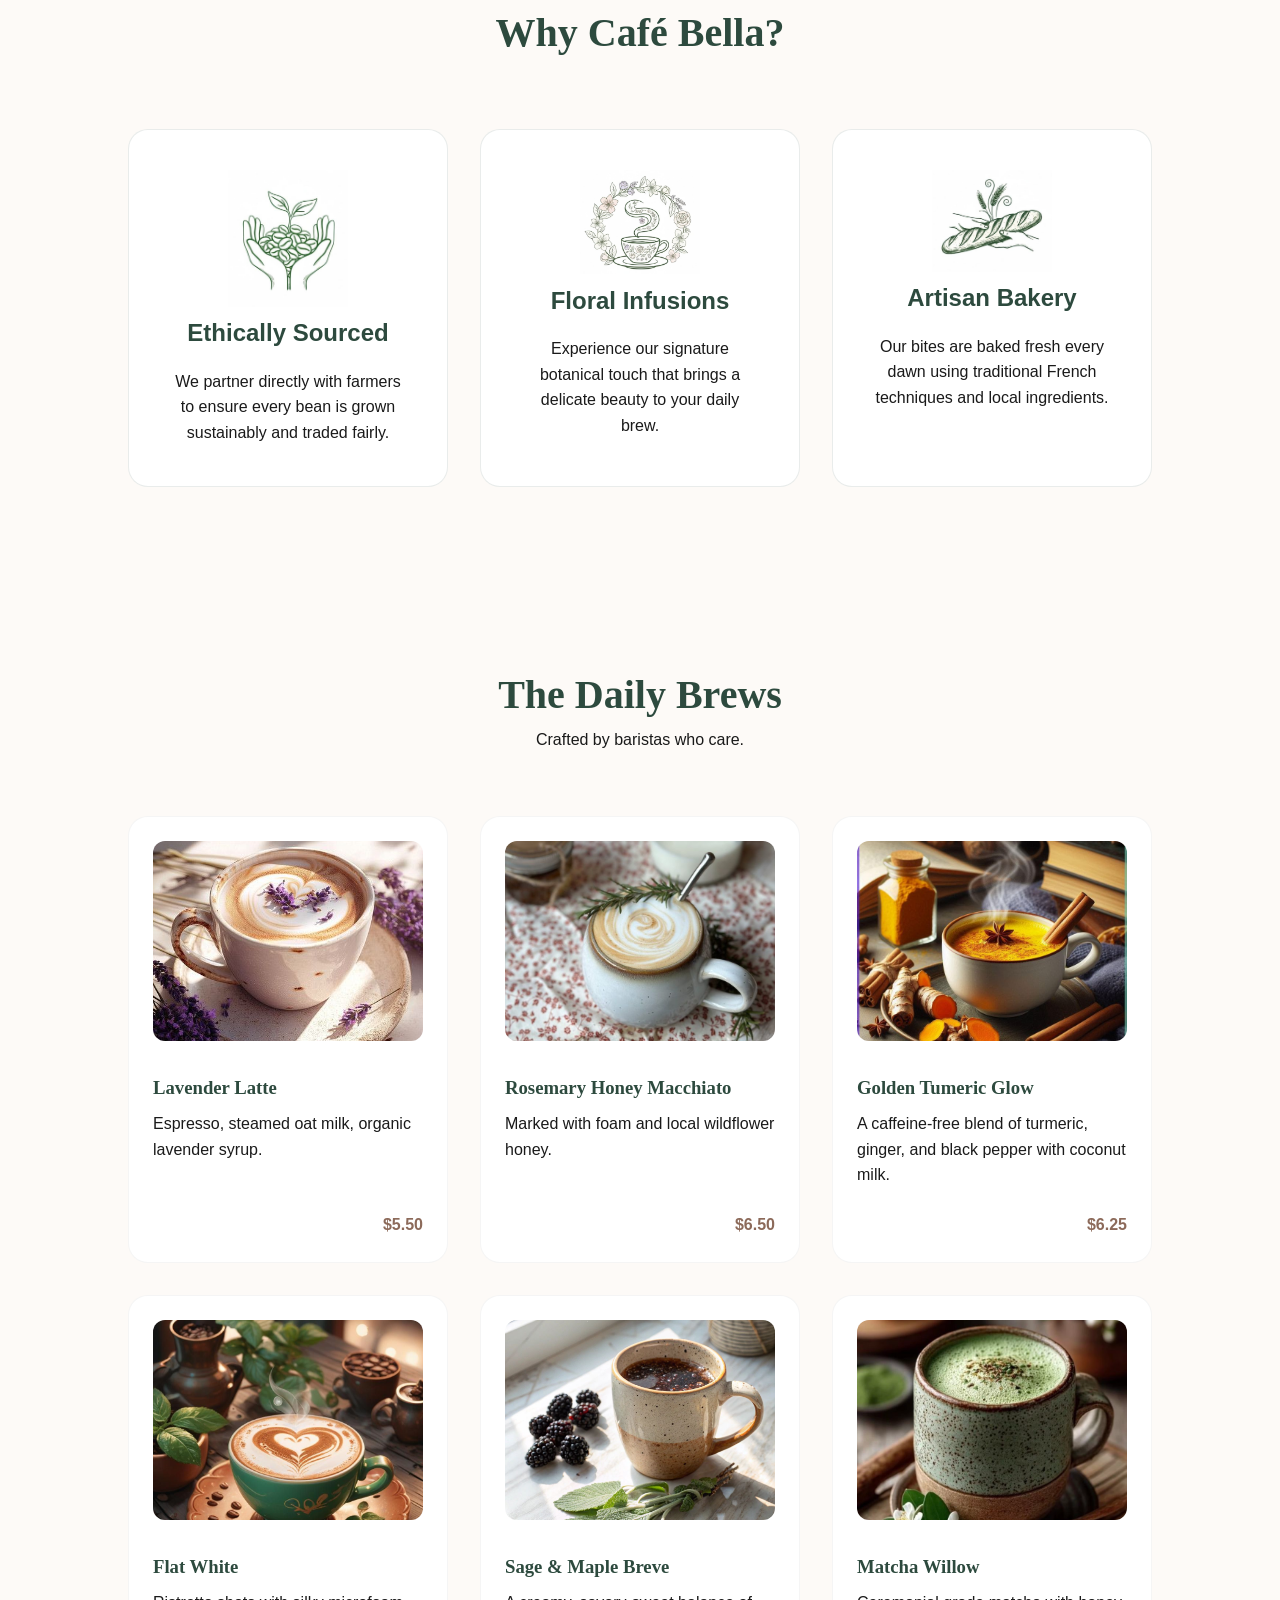
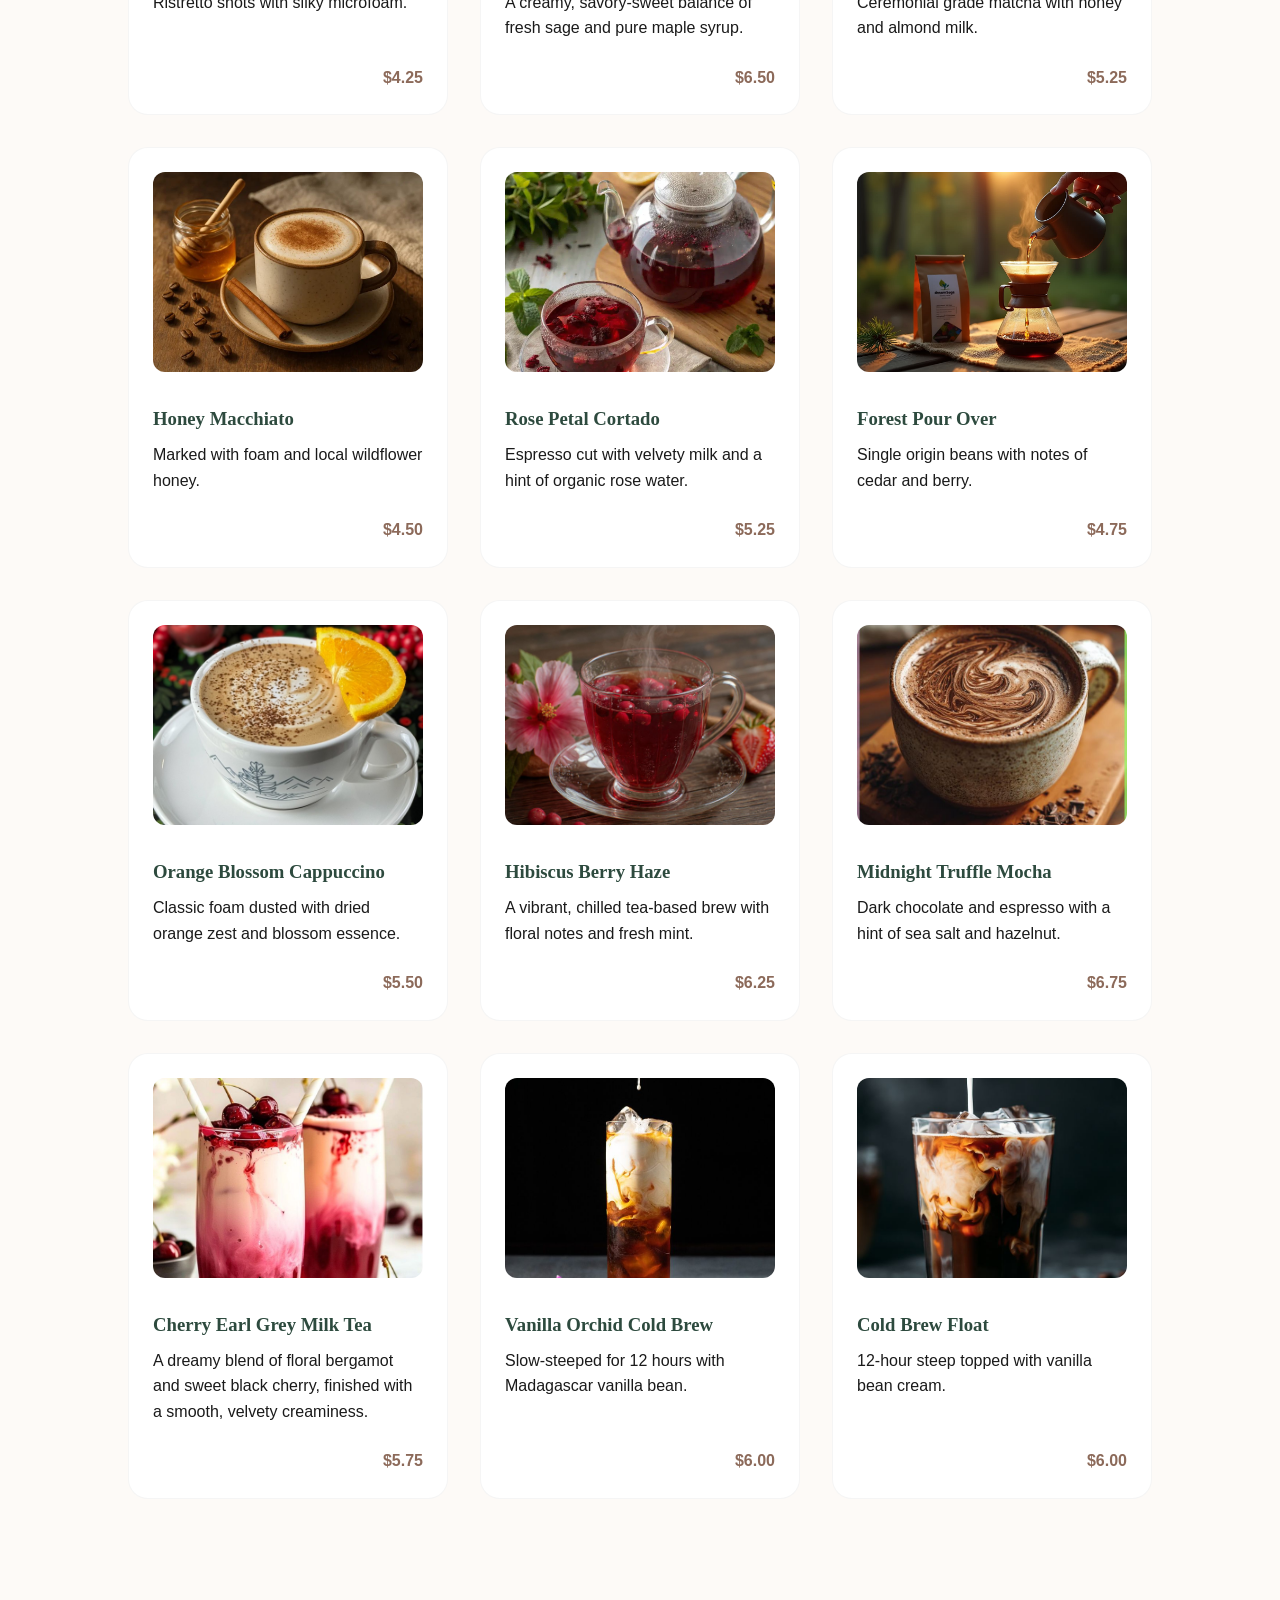
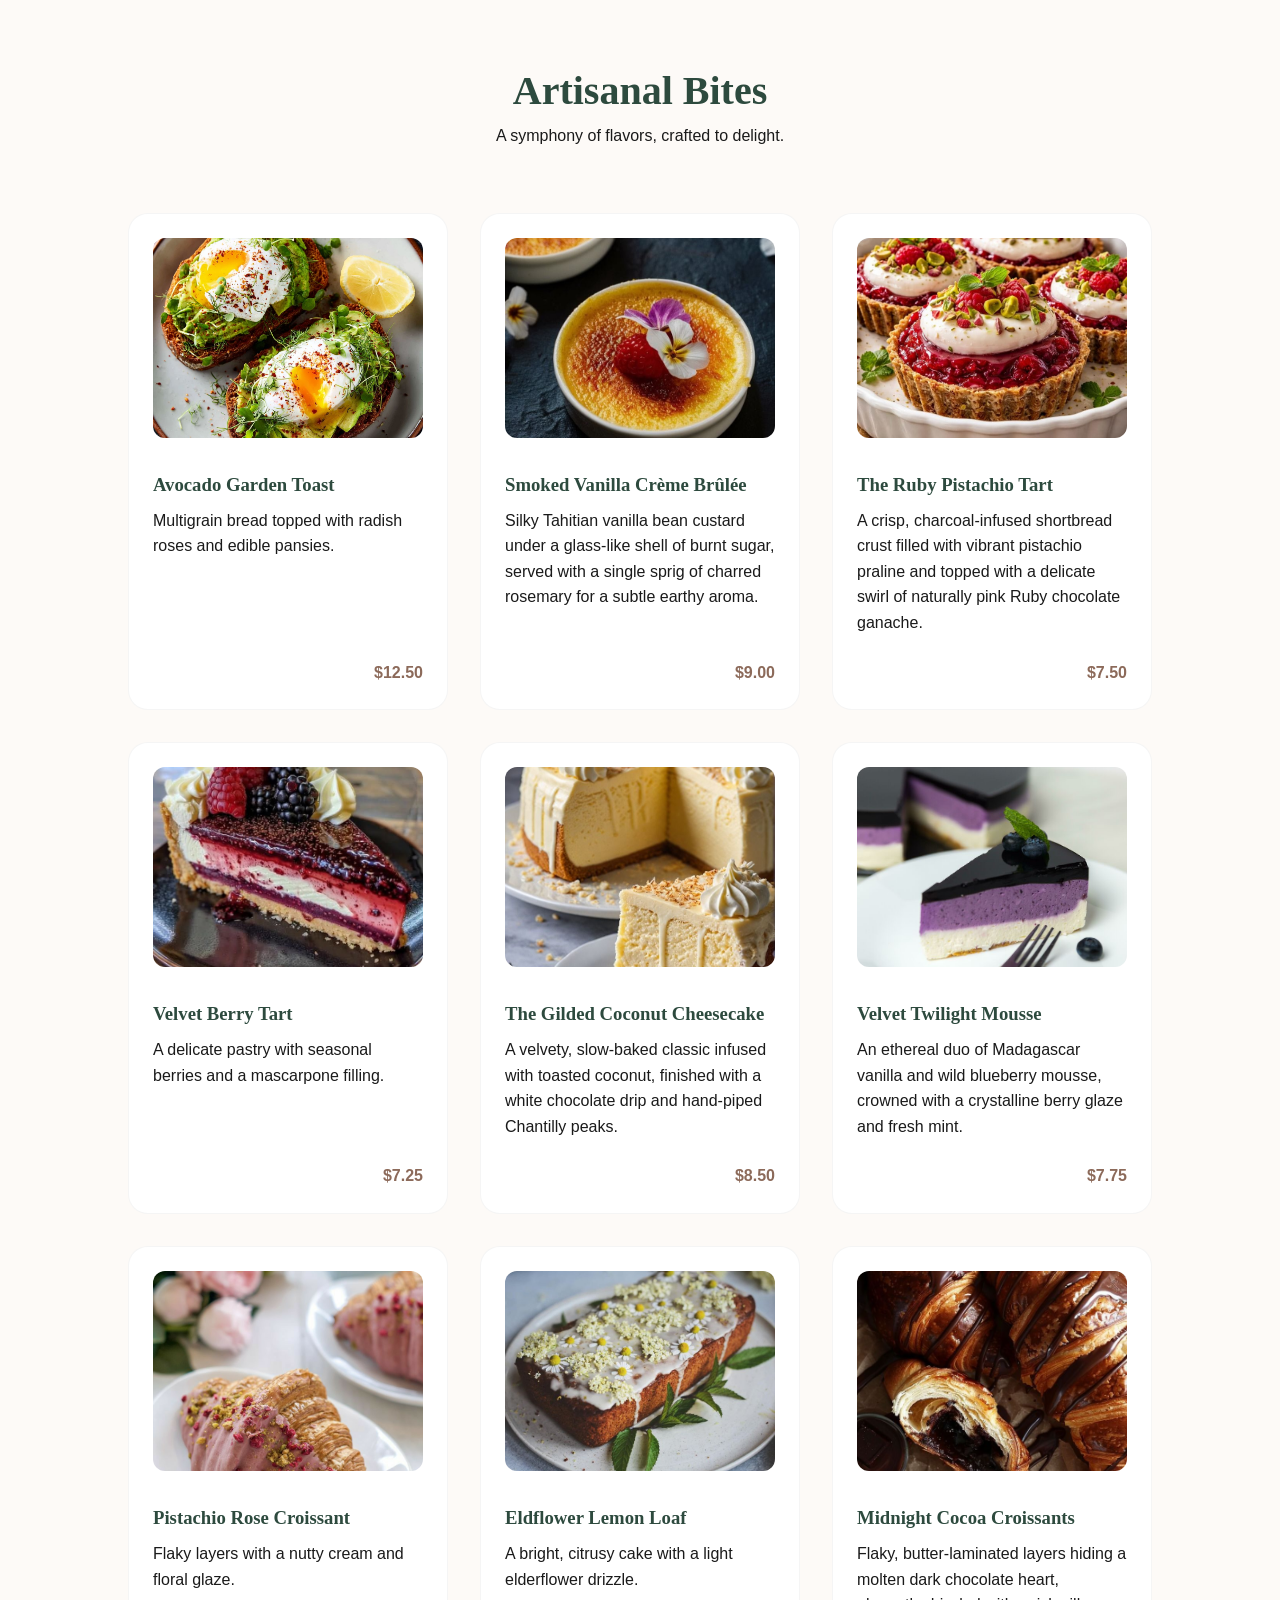
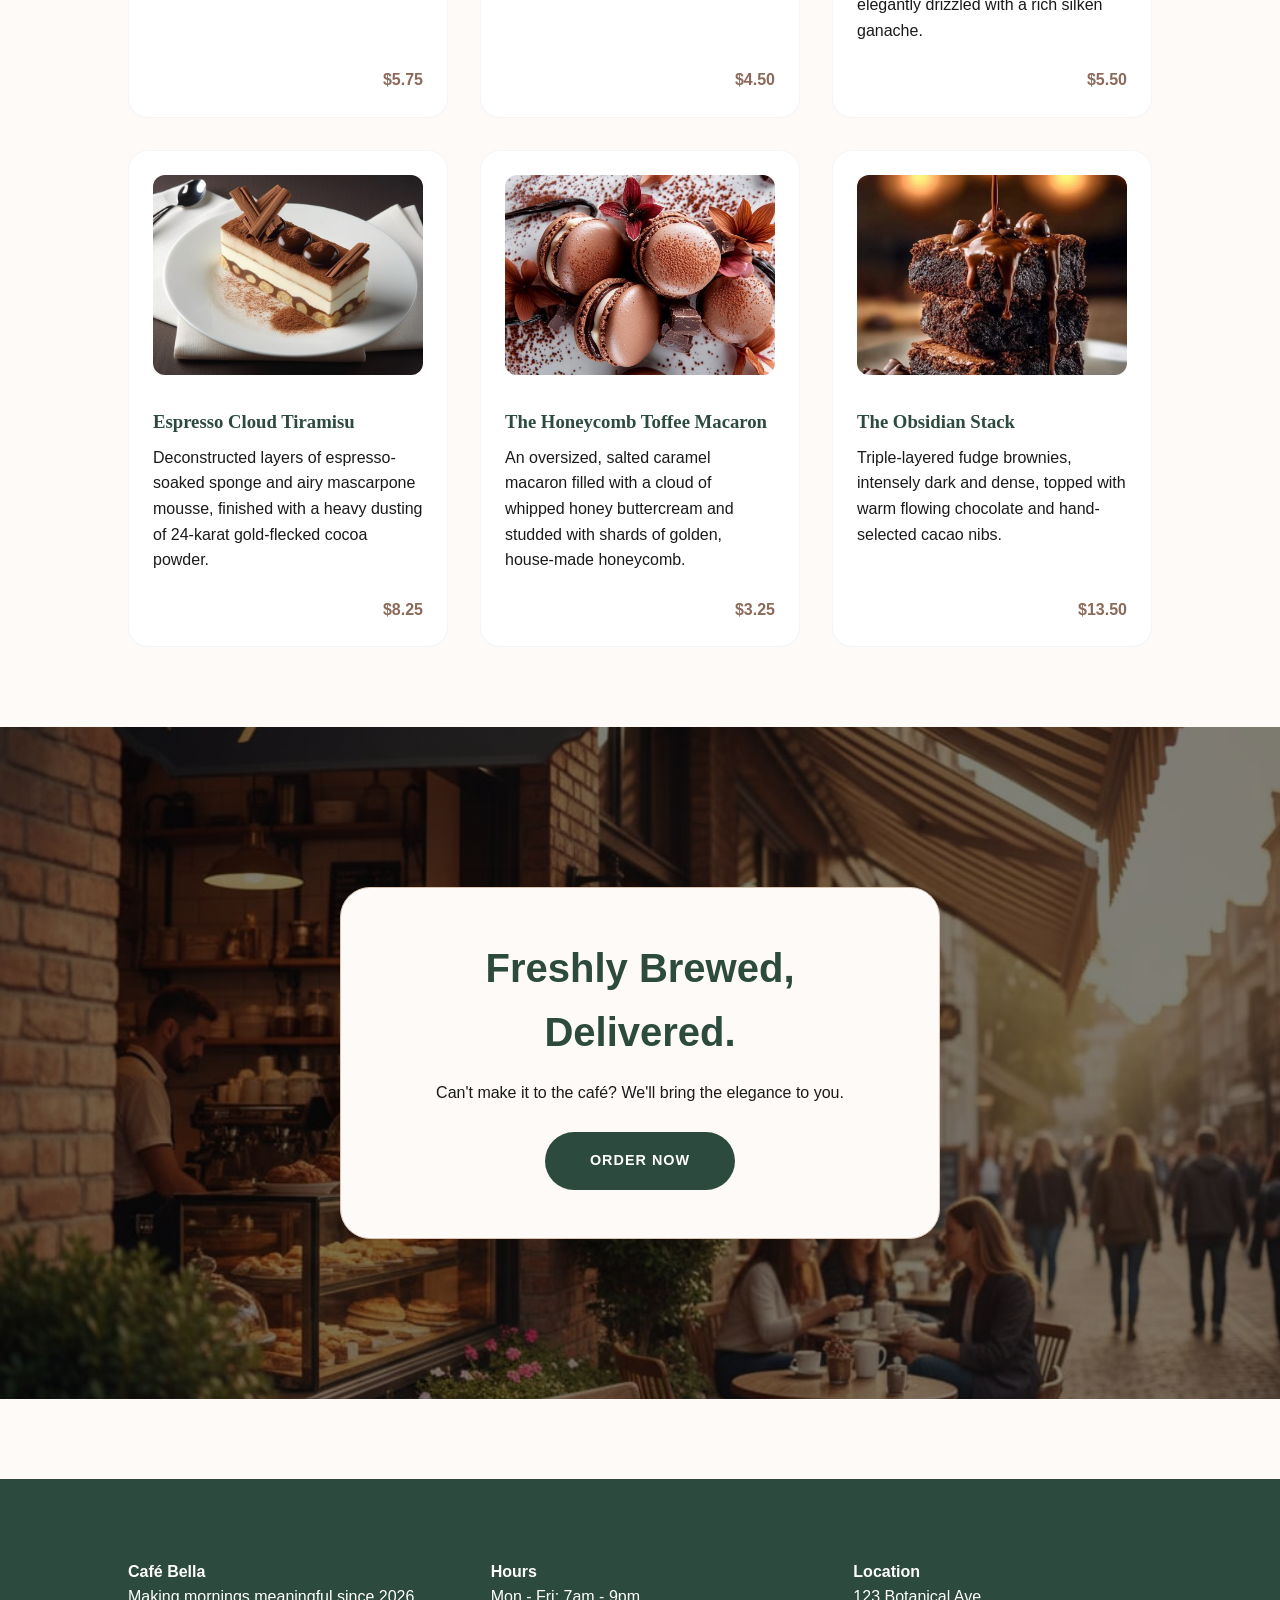
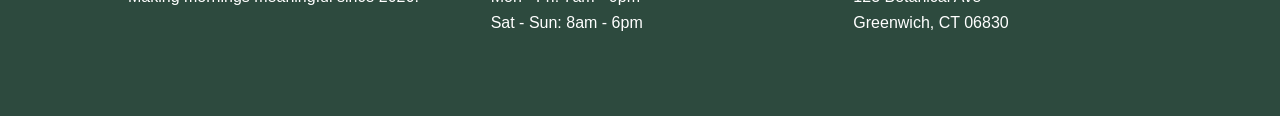
==== commit a1b3f888: "Added changes" ====
--- a/index.html
+++ b/index.html
@@ -14,10 +14,10 @@
         <span class="logo-text">Café Bella</span></a>
         </div>
         <ul class="nav-links">
+            <li><a href="#about">Our Story</a></li>
             <li><a href="#menu">Menu</a></li>
-            <li><a href="#about">Our Story</a></li>
+            <li><a href="#delivery">Order</a></li>
             <li><a href="#location">Find Us</a></li>
-            <li><a href="#delivery">Order</a></li>
         </ul>
         <!-- Replaced Order button with Search Bar -->
         <div class="search-container">
@@ -30,17 +30,48 @@
         <div class="hero-content">
             <h1>Where Beauty Meets Brew</h1>
             <p><b>We blend quality, comfort, and elegance to craft coffee that’s as beautiful as it tastes.</b></p>
-            <a href="#menu" class="btn btn-primary">Savor the Selection</a>
         </div>
     </header>
-
     <div class="status-container">
-        <div class="status-badge" id="status-badge">
-            <span class="dot" id="status-dot"></span>
-            <span id="status-text">Checking Status...</span>
+            <div class="status-badge" id="status-badge">
+                <span class="dot" id="status-dot"></span>
+                <span id="status-text">Checking Status...</span>
+        </div>
+        </div>
+    <section id="about" class="about-section">
+    <div class="about-container">
+        <div class="about-text">
+            <h2>The Heart of the Brew</h2>
+            <p>
+                At Café Bella, the 'heart' of our brew isn't just the high-quality beans we source; it’s the people who roast them, the baristas who pour them, and the community that enjoys them. 
+                We believe that a truly great cup of coffee has the power to turn a morning around and make a moment meaningful. 
+                Every Rose Petal Cortado and Midnight Truffle Mocha is crafted with a pulse of passion, ensuring that beauty is felt in every sip.</p>
+                <p>~~Café Bella~~</p>
+        </div>
+        </div>
+    </section>
+    <section id="why-choose-us" class="features-section">
+        <div class="section-title">
+            <h2>Why Café Bella?</h2>
+        </div>
+    <div class="features-grid">
+        <div class="feature-card">
+            <img src="images/ethically-sourced.jpeg" alt="Ethically Sourced" width="120">
+            <h3>Ethically Sourced</h3>
+            <p>We partner directly with farmers to ensure every bean is grown sustainably and traded fairly.</p>
+        </div>
+        <div class="feature-card">
+            <img src="images/floral-infusion.jpeg" alt="Floral Infusions" width="120">
+            <h3>Floral Infusions</h3>
+            <p>Experience our signature botanical touch that brings a delicate beauty to your daily brew.</p>
+        </div>
+        <div class="feature-card">
+            <img src="images/artisan-bakery.jpeg" alt="Artisan Bakery" width="120">
+            <h3>Artisan Bakery</h3>
+            <p>Our bites are baked fresh every dawn using traditional French techniques and local ingredients.</p>
         </div>
     </div>
-
+    </section>
     <section id="menu" class="menu-section">
         <div class="section-title">
             <h2>The Daily Brews</h2>
--- a/style.css
+++ b/style.css
@@ -330,6 +330,68 @@
     margin-bottom: 1rem;
 }
 
+/*Our Story*/
+.about-section {
+    padding: 100px 10%;
+    background-color: white; /* Contrast against your cream background */
+    text-align: center;
+}
+
+.about-text h2 {
+    font-family: 'Georgia', serif;
+    color: var(--primary);
+    font-size: 2.8rem;
+    margin-bottom: 2rem;
+    
+}
+
+.about-text p {
+    max-width: 800px;
+    margin: 0 auto;
+    font-size: 1.15rem;
+    line-height: 2;
+    color: var(--text);
+}
+
+/* ---Why choose us--- */
+.features-section {
+    padding: 6rem 10%;
+    background-color: var(--bg);
+}
+
+.features-grid {
+    display: grid;
+    grid-template-columns: repeat(auto-fit, minmax(250px, 1fr));
+    gap: 2rem;
+    margin-top: 3rem;
+}
+
+.feature-card {
+    background: white;
+    padding: 2.5rem;
+    border-radius: 20px;
+    text-align: center;
+    transition: var(--transition);
+    border: 1px solid rgba(45, 74, 62, 0.1); /* Subtle primary color border */
+}
+
+.feature-card:hover {
+    transform: translateY(-10px);
+    box-shadow: 0 15px 30px rgba(0,0,0,0.05);
+}
+
+.feature-card h3 {
+    color: var(--primary);
+    margin-bottom: 1rem;
+    font-size: 1.5rem;
+}
+
+.feature-card p {
+    color: var(--text);
+    font-size: 1rem;
+    line-height: 1.6;
+}
+
 /* --- Footer --- */
 footer {
     background: var(--primary);
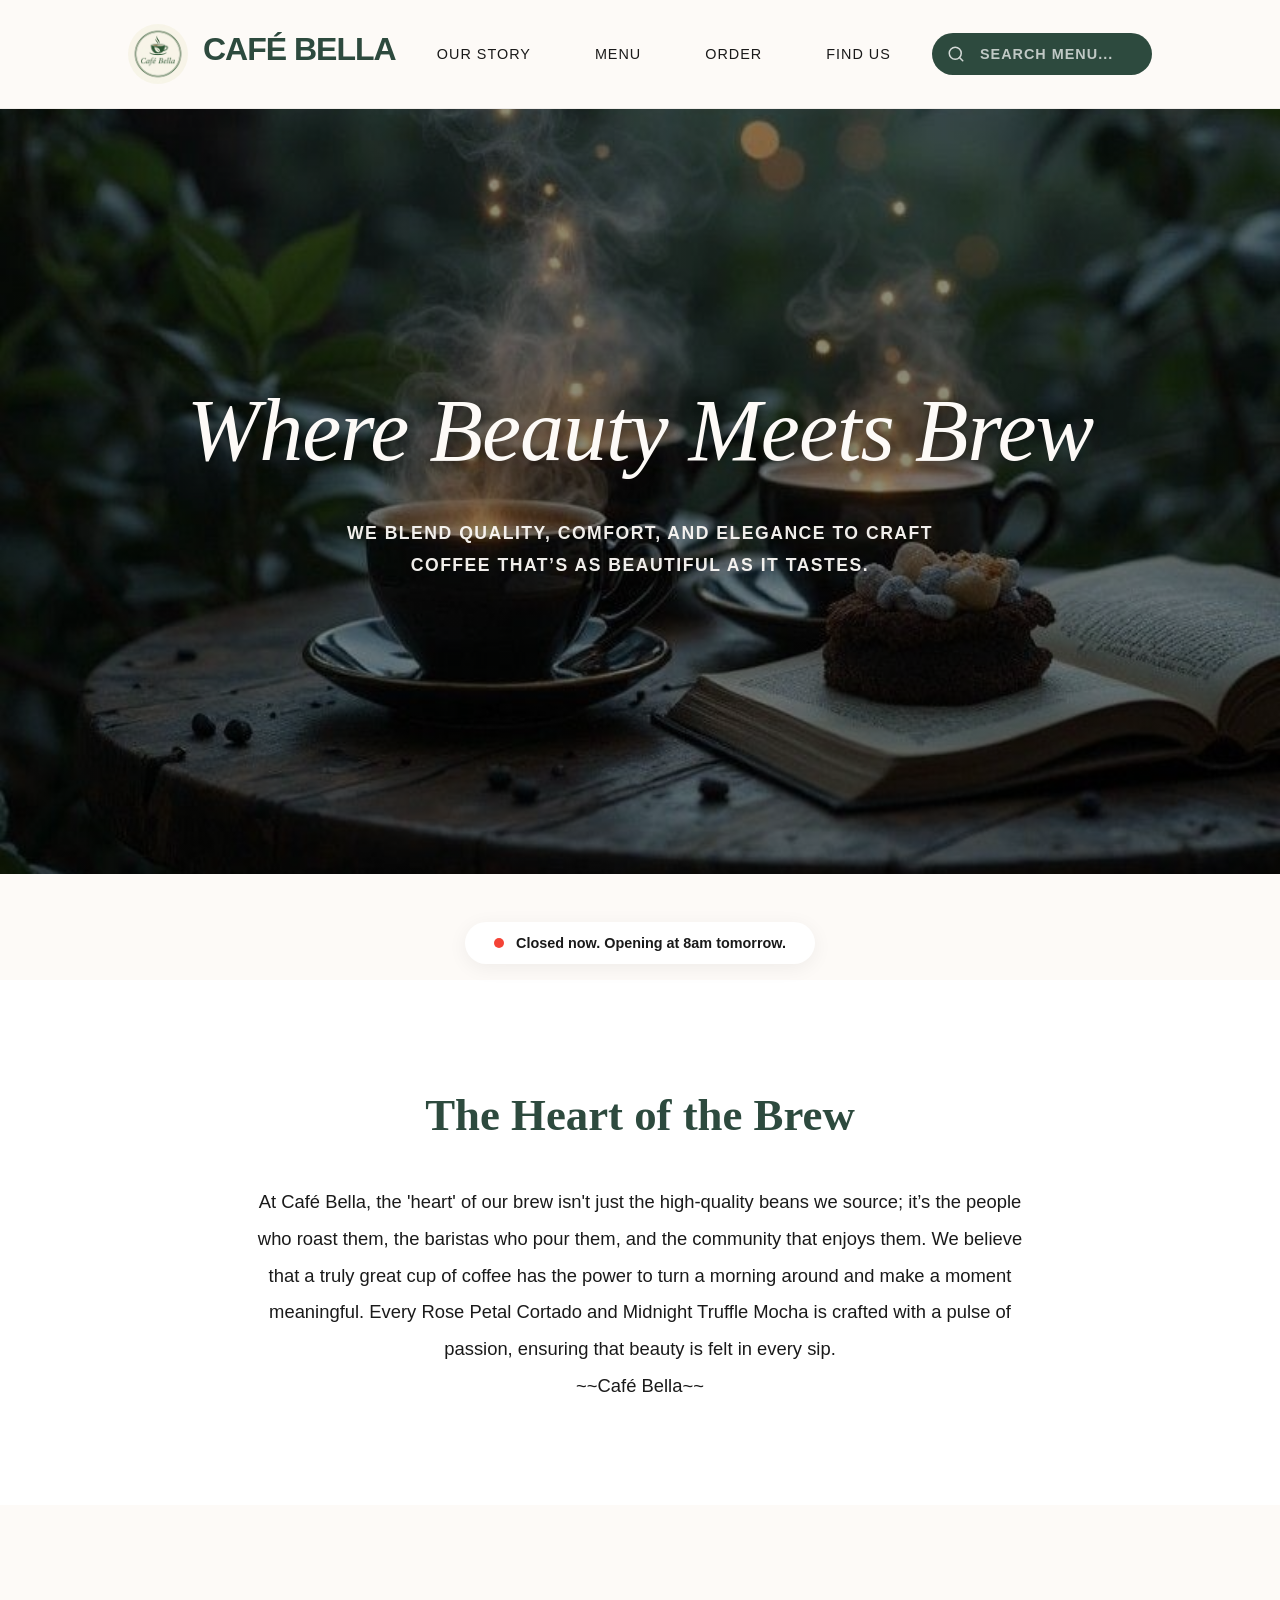
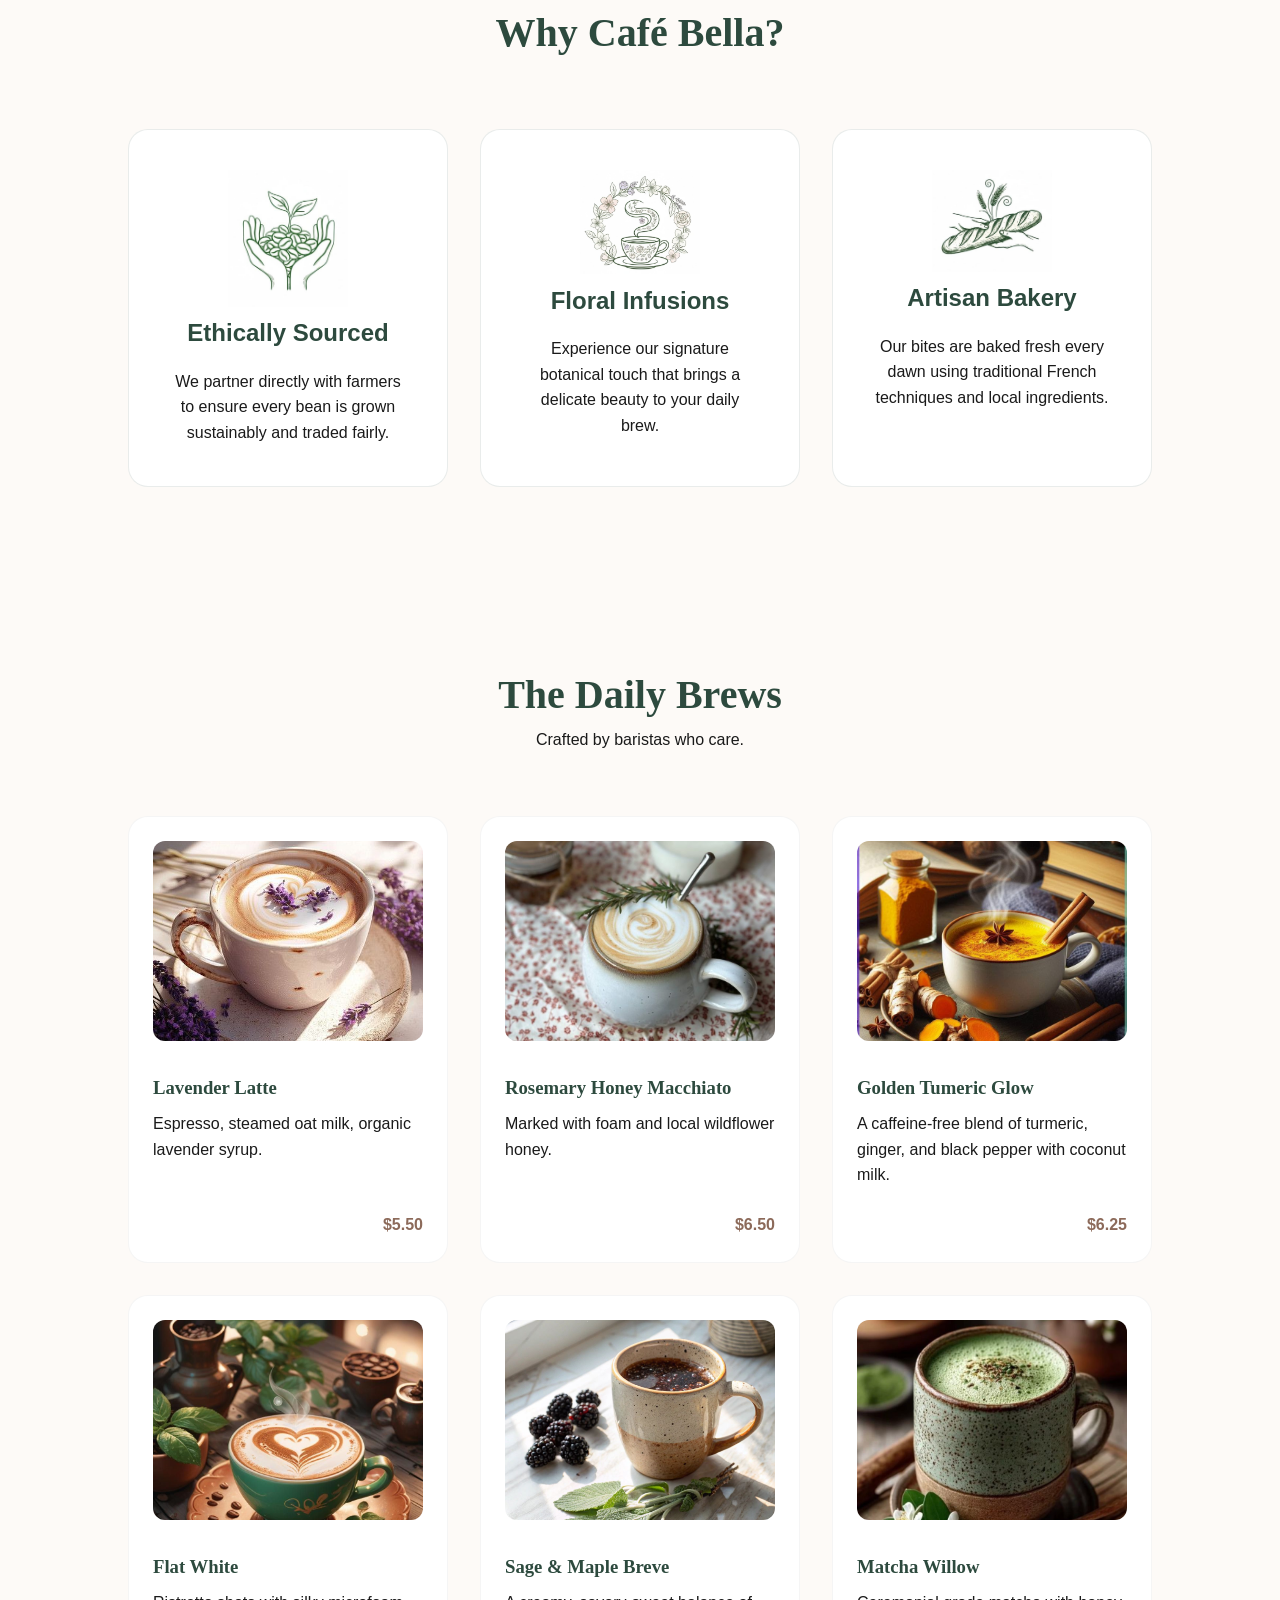
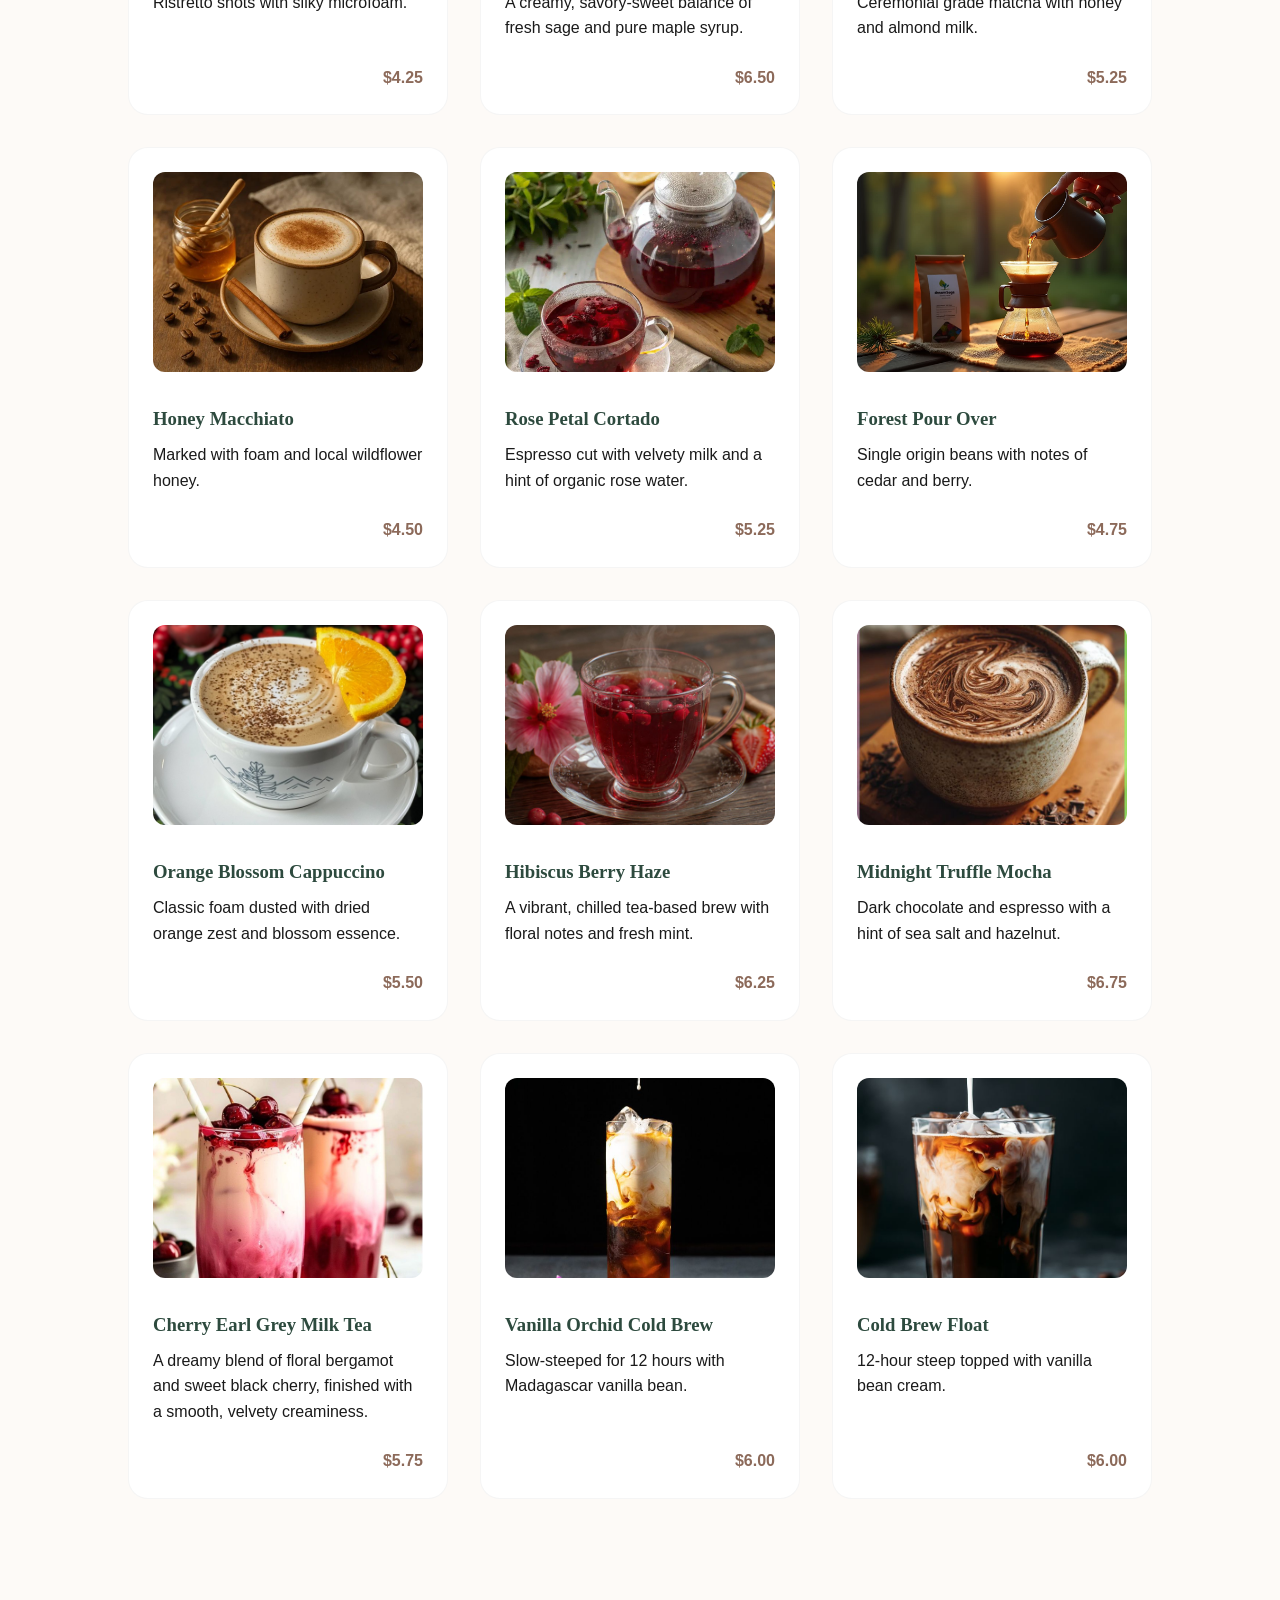
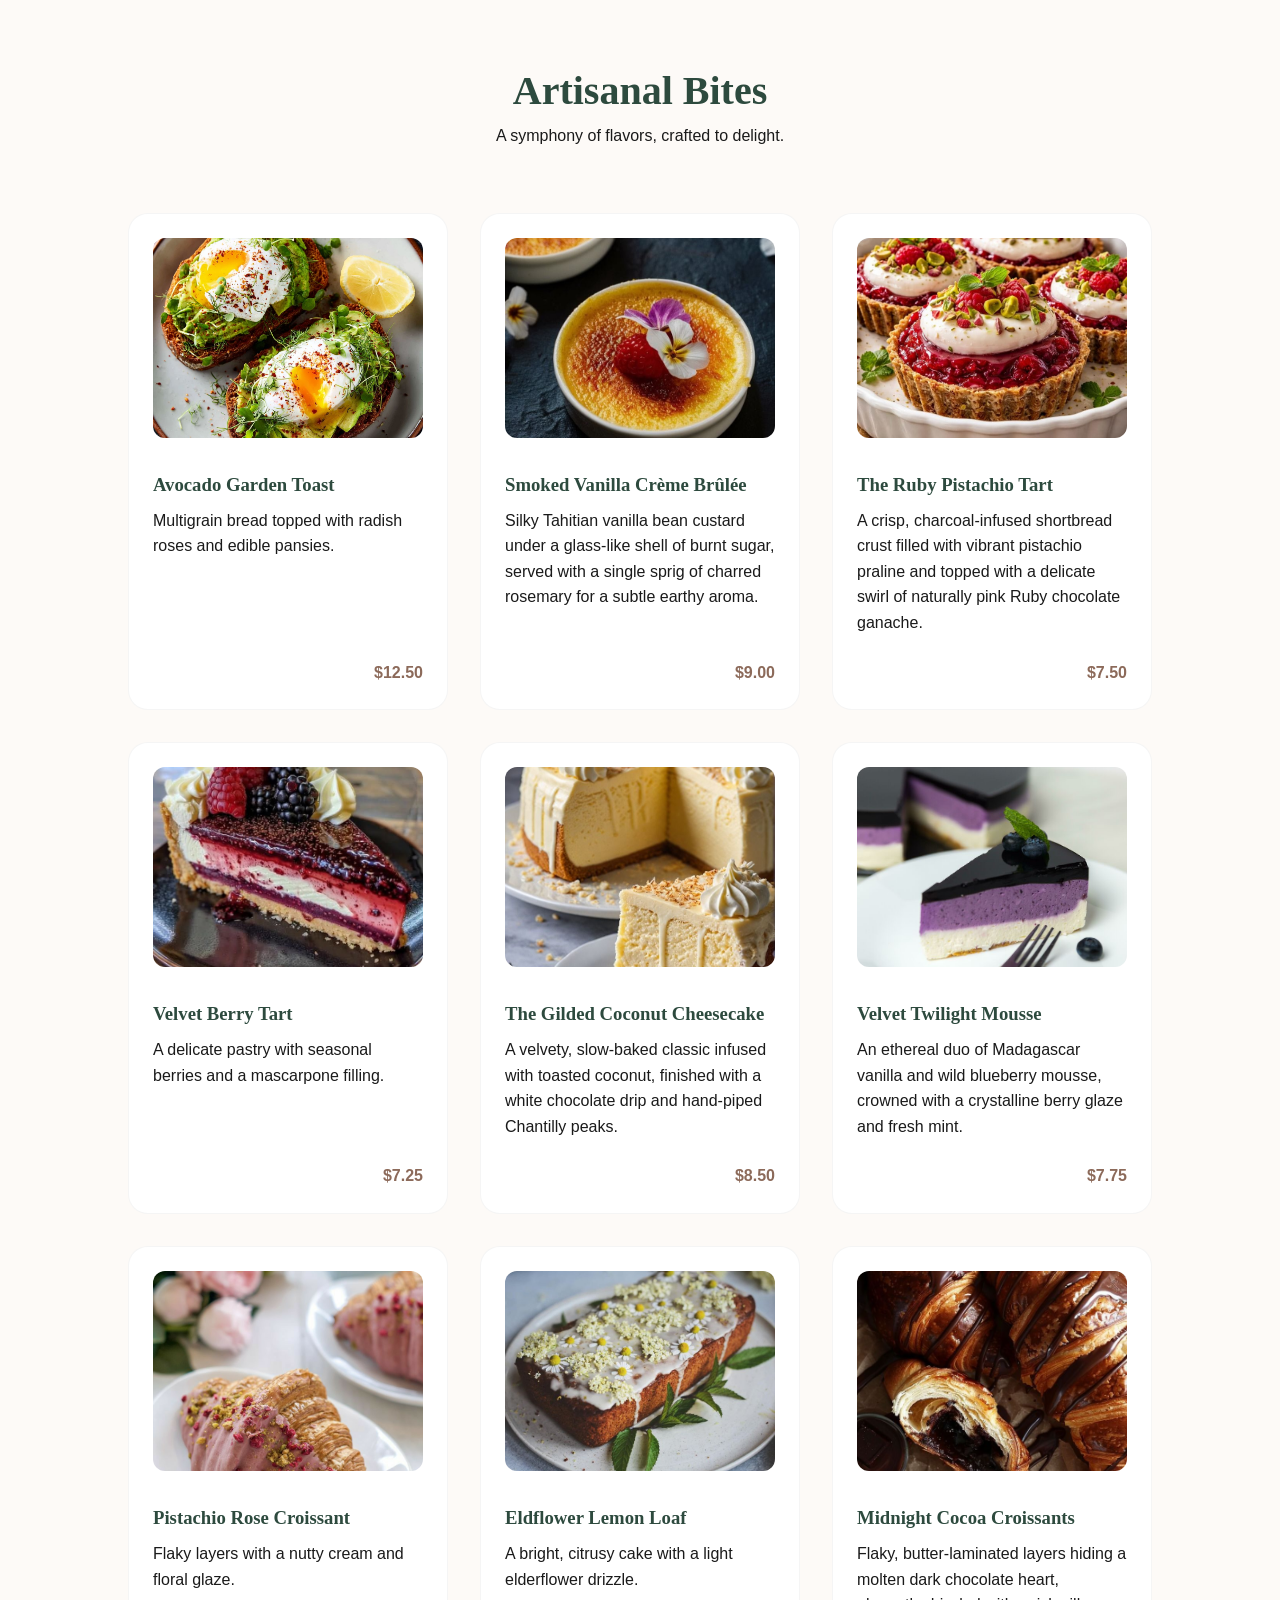
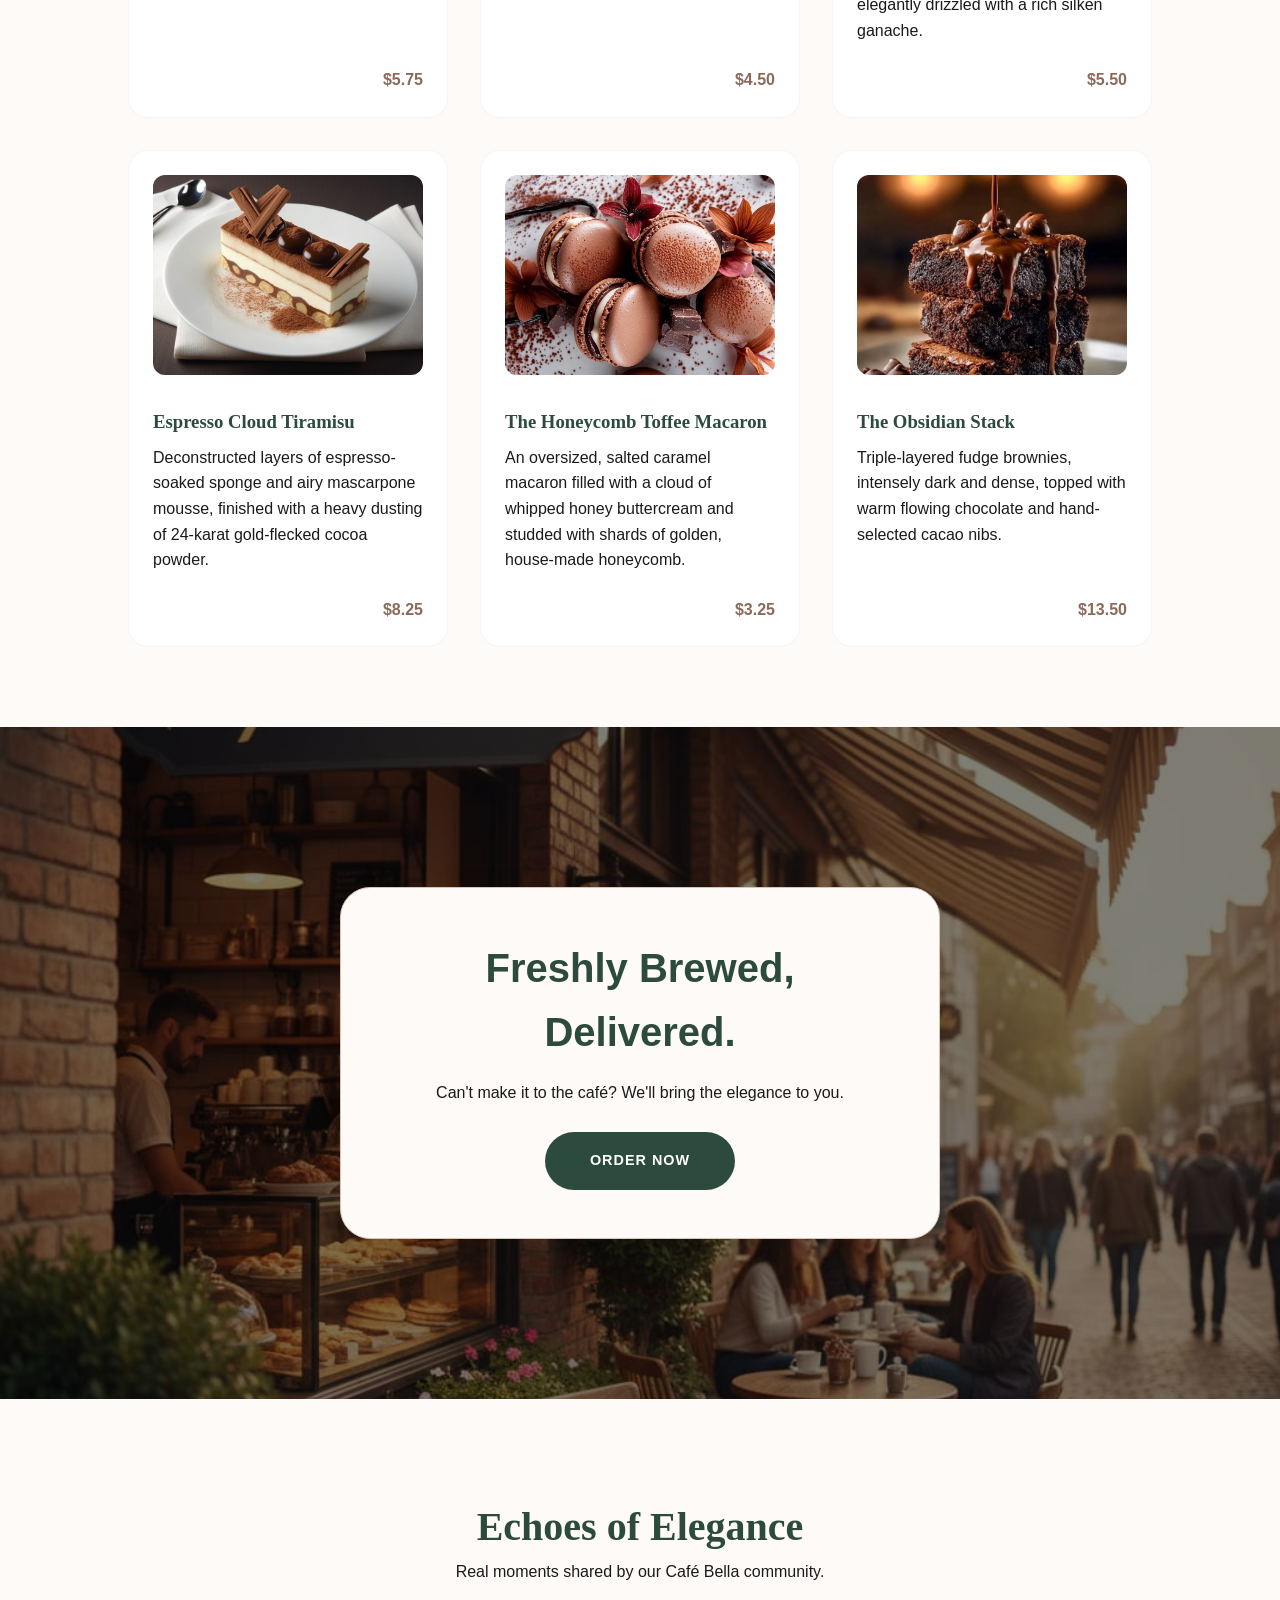
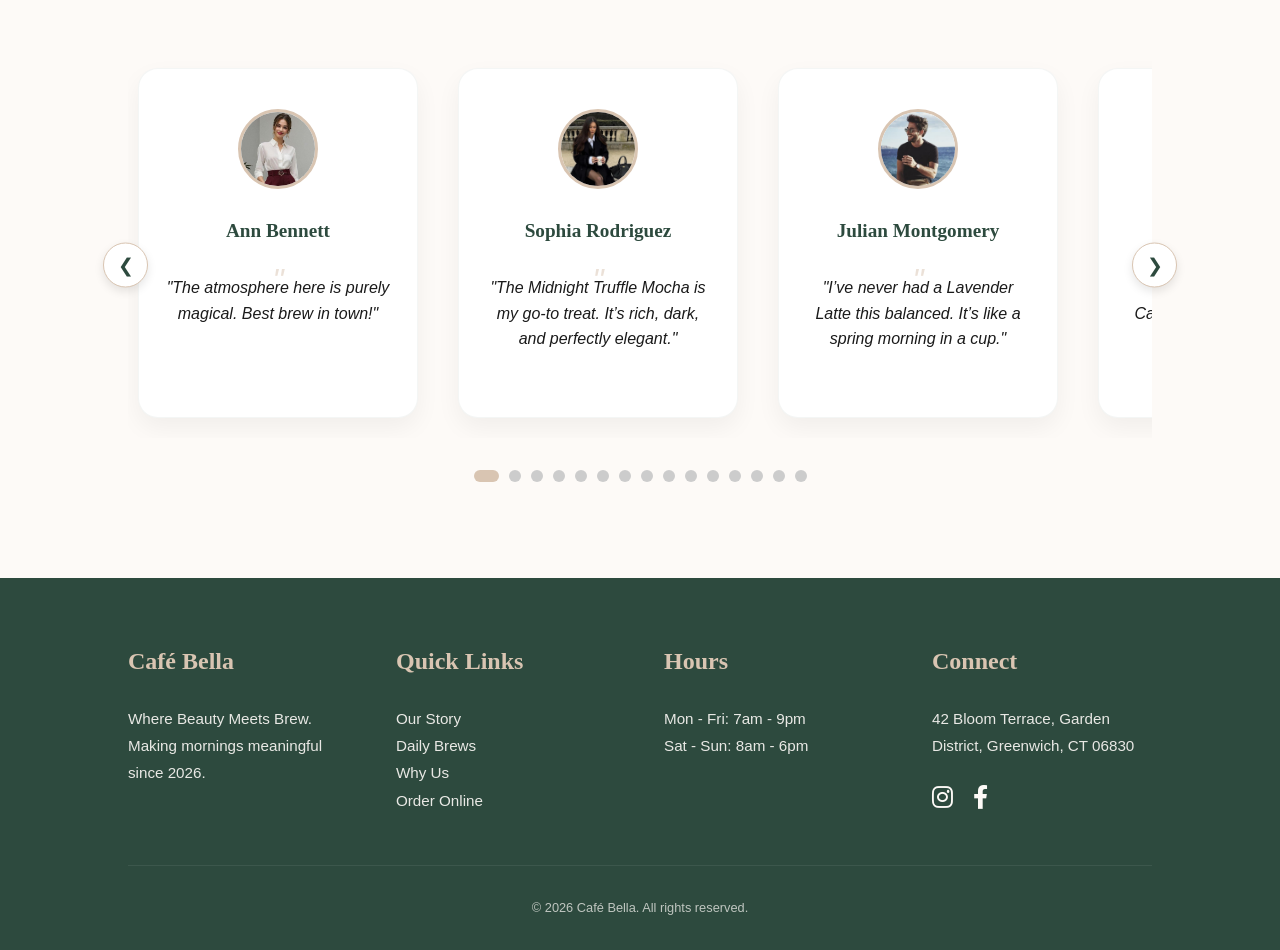
==== commit 0d738574: "Adding changes" ====
--- a/index.html
+++ b/index.html
@@ -5,13 +5,15 @@
     <meta name="viewport" content="width=device-width, initial-scale=1.0">
     <title>Café Bella | Artisan Coffee</title>
     <link rel="stylesheet" href="style.css">
+    <link rel="stylesheet" href="https://cdnjs.cloudflare.com/ajax/libs/font-awesome/6.0.0/css/all.min.css">
 </head>
 <body>
+    <!--Logo and the Header Section/ NavBar-->
     <nav>
         <div class="logo-container">
-        <img src="images/logo.jpeg" alt="Café Bella Logo" class="nav-logo">
-        <a href="index.html" style="text-decoration: none;">
-        <span class="logo-text">Café Bella</span></a>
+            <img src="images/logo.jpeg" alt="Café Bella Logo" class="nav-logo">
+            <a href="index.html" style="text-decoration: none;">
+            <span class="logo-text">Café Bella</span></a>
         </div>
         <ul class="nav-links">
             <li><a href="#about">Our Story</a></li>
@@ -19,59 +21,62 @@
             <li><a href="#delivery">Order</a></li>
             <li><a href="#location">Find Us</a></li>
         </ul>
-        <!-- Replaced Order button with Search Bar -->
+        <!-- Search Bar Button-->
         <div class="search-container">
             <input type="text" id="menu-search" placeholder="Search menu...">
             <svg class="search-icon" xmlns="http://www.w3.org/2000/svg" width="18" height="18" viewBox="0 0 24 24" fill="none" stroke="currentColor" stroke-width="2" stroke-linecap="round" stroke-linejoin="round"><circle cx="11" cy="11" r="8"></circle><line x1="21" y1="21" x2="16.65" y2="16.65"></line></svg>
         </div>
     </nav>
-
+    <!--Hero Section-->
     <header>
         <div class="hero-content">
             <h1>Where Beauty Meets Brew</h1>
             <p><b>We blend quality, comfort, and elegance to craft coffee that’s as beautiful as it tastes.</b></p>
         </div>
     </header>
+    <!--Current Status-->
     <div class="status-container">
             <div class="status-badge" id="status-badge">
                 <span class="dot" id="status-dot"></span>
                 <span id="status-text">Checking Status...</span>
         </div>
-        </div>
+    </div>
+    <!--About Section-->
     <section id="about" class="about-section">
-    <div class="about-container">
-        <div class="about-text">
-            <h2>The Heart of the Brew</h2>
-            <p>
-                At Café Bella, the 'heart' of our brew isn't just the high-quality beans we source; it’s the people who roast them, the baristas who pour them, and the community that enjoys them. 
-                We believe that a truly great cup of coffee has the power to turn a morning around and make a moment meaningful. 
-                Every Rose Petal Cortado and Midnight Truffle Mocha is crafted with a pulse of passion, ensuring that beauty is felt in every sip.</p>
+        <div class="about-container">
+            <div class="about-text">
+                <h2>The Heart of the Brew</h2>
+                <p>At Café Bella, the 'heart' of our brew isn't just the high-quality beans we source; it’s the people who roast them, the baristas who pour them, and the community that enjoys them. 
+                    We believe that a truly great cup of coffee has the power to turn a morning around and make a moment meaningful. 
+                    Every Rose Petal Cortado and Midnight Truffle Mocha is crafted with a pulse of passion, ensuring that beauty is felt in every sip.
+                </p>
                 <p>~~Café Bella~~</p>
         </div>
-        </div>
+    </div>
     </section>
     <section id="why-choose-us" class="features-section">
         <div class="section-title">
             <h2>Why Café Bella?</h2>
         </div>
-    <div class="features-grid">
-        <div class="feature-card">
-            <img src="images/ethically-sourced.jpeg" alt="Ethically Sourced" width="120">
-            <h3>Ethically Sourced</h3>
-            <p>We partner directly with farmers to ensure every bean is grown sustainably and traded fairly.</p>
-        </div>
-        <div class="feature-card">
-            <img src="images/floral-infusion.jpeg" alt="Floral Infusions" width="120">
-            <h3>Floral Infusions</h3>
-            <p>Experience our signature botanical touch that brings a delicate beauty to your daily brew.</p>
-        </div>
-        <div class="feature-card">
-            <img src="images/artisan-bakery.jpeg" alt="Artisan Bakery" width="120">
-            <h3>Artisan Bakery</h3>
-            <p>Our bites are baked fresh every dawn using traditional French techniques and local ingredients.</p>
-        </div>
-    </div>
-    </section>
+        <div class="features-grid">
+            <div class="feature-card">
+                <img src="images/ethically-sourced.jpeg" alt="Ethically Sourced" width="120">
+                <h3>Ethically Sourced</h3>
+                <p>We partner directly with farmers to ensure every bean is grown sustainably and traded fairly.</p>
+            </div>
+            <div class="feature-card">
+                <img src="images/floral-infusion.jpeg" alt="Floral Infusions" width="120">
+                <h3>Floral Infusions</h3>
+                <p>Experience our signature botanical touch that brings a delicate beauty to your daily brew.</p>
+            </div>
+            <div class="feature-card">
+                <img src="images/artisan-bakery.jpeg" alt="Artisan Bakery" width="120">
+                <h3>Artisan Bakery</h3>
+                <p>Our bites are baked fresh every dawn using traditional French techniques and local ingredients.</p>
+            </div>
+        </div>
+    </section>
+    <!--Menu Section-->
     <section id="menu" class="menu-section">
         <div class="section-title">
             <h2>The Daily Brews</h2>
@@ -82,7 +87,7 @@
         <div id="no-results" style="display: none; text-align: center; padding: 2rem; color: #888;">
             No items match your search.
         </div>
-
+        <!--Menu Items - Drinks-->
         <div class="menu-grid" id="menu-grid">
             <div class="menu-item">
                 <img src="images/lavender-latte.jpg" alt="Lavender Latte" class="menu-img">
@@ -216,7 +221,7 @@
         <div id="no-results" style="display: none; text-align: center; padding: 2rem; color: #888;">
             No items match your search.
         </div>
-
+        <!--Menu Items - Drinks-->
         <div class="menu-grid" id="menu-grid">
             <div class="menu-item">
                 <img src="images/Avocado-Garden-Toast.jpg" alt="Avocado Garden Toast" class="menu-img">
@@ -316,31 +321,149 @@
             </div>
         </div>
     </section>
+    <!--Order Section-->
     <section id="delivery" class="delivery-section">
         <div class="delivery-card">
             <h2>Freshly Brewed, Delivered.</h2>
             <p>Can't make it to the café? We'll bring the elegance to you.</p>
             <br>
-            <a href="order.html" class="btn btn-primary">Order Now</a>
-        </div>
-    </section>
-    <footer>
-        <div class="footer-grid">
-            <div class="footer-col">
-                <h4>Café Bella</h4>
-                <p>Making mornings meaningful since 2026.</p>
-            </div>
-            <div class="footer-col">
-                <h4>Hours</h4>
-                <p>Mon - Fri: 7am - 9pm</p>
-                <p>Sat - Sun: 8am - 6pm</p>
-            </div>
-            <div class="footer-col">
-                <h4>Location</h4>
-                <p>123 Botanical Ave</p>
-                <p>Greenwich, CT 06830</p>
-            </div>
-        </div>
+            <a href="order.html" class="btn btn-primary">Order Now</a> <!--Form to Order-->
+        </div>
+    </section>
+    <!--Testimonials Section-->
+    <section class="testimonials-section">
+    <div class="section-title">
+        <h2>Echoes of Elegance</h2>
+        <p>Real moments shared by our Café Bella community.</p>
+    </div>
+    <div class="section-content">
+        <div class="slide-container">
+            <button class="nav-btn prev-btn" id="prev-slide">❮</button>
+            <button class="nav-btn next-btn" id="next-slide">❯</button>
+
+            <div class="slide-wrapper" id="slide-wrapper">
+                <ul class="testimonials-list" id="testimonials-list">
+                    <li class="testimonials">
+                        <img src="people/p1.jpeg" alt="user1" class="user-image">
+                        <h3 class="name">Ann Bennett</h3>
+                        <i class="feedback">"The atmosphere here is purely magical. Best brew in town!"</i>
+                    </li>
+                    <li class="testimonials">
+                        <img src="people/p2.jpeg" alt="user2" class="user-image">
+                        <h3 class="name">Sophia Rodriguez</h3>
+                        <i class="feedback">"The Midnight Truffle Mocha is my go-to treat. It’s rich, dark, and perfectly elegant."</i>
+                    </li>
+                    <li class="testimonials">
+                        <img src="people/p3.jpeg" alt="user3" class="user-image">
+                        <h3 class="name">Julian Montgomery</h3>
+                        <i class="feedback">"I’ve never had a Lavender Latte this balanced. It’s like a spring morning in a cup."</i>
+                    </li>
+                    <li class="testimonials">
+                        <img src="people/p4.jpeg" alt="user4" class="user-image">
+                        <h3 class="name">Elena Garrison</h3>
+                        <i class="feedback">"The Orange Blossom Cappuccino is a floral dream. Café Bella is my daily sanctuary."</i>
+                    </li>
+                    <li class="testimonials">
+                        <img src="people/p5.jpeg" alt="user5" class="user-image">
+                        <h3 class="name">Marcus Thorne</h3>
+                        <i class="feedback">"Finally, a place that takes Cold Brew seriously. The Vanilla Orchid notes are incredible."</i>
+                    </li>
+                    <li class="testimonials">
+                        <img src="people/p6.jpeg" alt="user6" class="user-image">
+                        <h3 class="name">Liam Henderson</h3>
+                        <i class="feedback">"That Pistachio Rose Croissant is worth the trip alone. Flaky, floral, and fantastic."</i>
+                    </li>
+                    <li class="testimonials">
+                        <img src="people/p7.jpeg" alt="user7" class="user-image">
+                        <h3 class="name">Clara Whitlock</h3>
+                        <i class="feedback">"I ordered the Velvet Berry Tart for a small celebration—it was the star of the show!"</i>
+                    </li>
+                    <li class="testimonials">
+                        <img src="people/p8.jpeg" alt="user8" class="user-image">
+                        <h3 class="name">David Sterling</h3>
+                        <i class="feedback">"The Obsidian Stack is the ultimate brownie experience. Dark, fudgy, and decadent."</i>
+                    </li>
+                    <li class="testimonials">
+                        <img src="people/p9.jpeg" alt="user9" class="user-image">
+                        <h3 class="name">Anthony Vance</h3>
+                        <i class="feedback">"I love that I can pick multiple items on the order page. A stack of brownies and a latte? Yes, please!"</i>
+                    </li>
+                    <li class="testimonials">
+                        <img src="people/p10.jpeg" alt="user10" class="user-image">
+                        <h3 class="name">Maya Jenkins</h3>
+                        <i class="feedback">"Best Avocado Garden Toast I’ve ever had. You can taste the freshness in every bite."</i>
+                    </li>
+                    <li class="testimonials">
+                        <img src="people/p11.jpeg" alt="user11" class="user-image">
+                        <h3 class="name">Noah Fletcher</h3>
+                        <i class="feedback">"Café Bella isn't just a shop; it’s an experience. The attention to detail is unmatched."</i>
+                    </li>
+                    <li class="testimonials">
+                        <img src="people/p12.jpeg" alt="user12" class="user-image">
+                        <h3 class="name">Grace Laurent</h3>
+                        <i class="feedback">"Beauty meets brew is the perfect slogan. Everything from the logo to the coffee is stunning."</i>
+                    </li>
+                    <li class="testimonials">
+                        <img src="people/p13.jpeg" alt="user13" class="user-image">
+                        <h3 class="name">Sarah Prescott</h3>
+                        <i class="feedback">"The delivery system is so easy to use! My order arrived fresh and beautifully packaged."</i>
+                    </li>
+                    <li class="testimonials">
+                        <img src="people/p14.jpeg" alt="user14" class="user-image">
+                        <h3 class="name">Oliver Sinclair</h3>
+                        <i class="feedback">"The Espresso Cloud Tiramisu is light as air but packs a punch. A true masterpiece."</i>
+                    </li>
+                    <li class="testimonials">
+                        <img src="people/p15.jpeg" alt="user15" class="user-image">
+                        <h3 class="name">Isabella Brooks</h3>
+                        <i class="feedback">"Checking the live shop status on the home page saves me so much time. I love the transparency!"</i>
+                    </li>
+                    </ul>
+            </div>
+            <div class="dots-container" id="dots-container"></div>
+        </div>
+    </div>
+    </section>
+    <footer id="location">
+    <div class="footer-grid">
+        <div class="footer-col brand-col">
+            <h4>Café Bella</h4>
+            <p>Where Beauty Meets Brew. <br>Making mornings meaningful since 2026.</p>
+        </div>
+        
+        <div class="footer-col">
+            <h4>Quick Links</h4>
+            <ul>
+                <li><a href="#about">Our Story</a></li>
+                <li><a href="#menu">Daily Brews</a></li>
+                <li><a href="#why-us">Why Us</a></li>
+                <li><a href="order.html">Order Online</a></li>
+            </ul>
+        </div>
+
+        <div class="footer-col">
+            <h4>Hours</h4>
+            <p>Mon - Fri: 7am - 9pm</p>
+            <p>Sat - Sun: 8am - 6pm</p>
+        </div>
+
+        <div class="footer-col">
+            <h4>Connect</h4>
+            <p>42 Bloom Terrace, Garden District, Greenwich, CT 06830</p>
+            <div class="social-links">
+                <a href="https://instagram.com" target="_blank" aria-label="Instagram">
+                <i class="fab fa-instagram"></i>
+                </a>
+                <a href="https://facebook.com" target="_blank" aria-label="Facebook">
+                <i class="fab fa-facebook-f"></i>
+                </a>
+            </div>
+        </div>
+    </div>
+    
+    <div class="footer-bottom">
+        <p>&copy; 2026 Café Bella. All rights reserved.</p>
+    </div>
     </footer>
 
     <script src="script.js"></script>
--- a/style.css
+++ b/style.css
@@ -47,9 +47,9 @@
 
 /* Style for the logo image */
 .nav-logo {
-    height: 60px; /* Adjust this to make the logo larger or smaller */
+    height: 60px;
     width: auto;
-    border-radius: 60%; /* Keeps it circular if your jpeg has corners */
+    border-radius: 60%;
 }
 
 /* Style for the text */
@@ -98,7 +98,7 @@
     width: 100%;
 }
 
-/* --- Search Bar Styling (Styled like the View Menu Button) --- */
+/* --- Search Bar Styling --- */
 .search-container {
     position: relative;
     display: flex;
@@ -147,7 +147,7 @@
     justify-content: center;
     text-align: center;
     background: linear-gradient(rgba(0,0,0,0.45), rgba(0,0,0,0.45)), 
-                url('images/coffee-1.jpeg') center/cover no-repeat;
+                url('images/coffee-2.jpeg') center/cover no-repeat;
     color: var(--bg);
     padding: 0 1rem;
 }
@@ -237,6 +237,68 @@
     100% { transform: scale(0.9); opacity: 0.7; }
 }
 
+/*Our Story*/
+.about-section {
+    padding: 100px 10%;
+    background-color: white; /* Contrast against your cream background */
+    text-align: center;
+}
+
+.about-text h2 {
+    font-family: 'Georgia', serif;
+    color: var(--primary);
+    font-size: 2.8rem;
+    margin-bottom: 2rem;
+    
+}
+
+.about-text p {
+    max-width: 800px;
+    margin: 0 auto;
+    font-size: 1.15rem;
+    line-height: 2;
+    color: var(--text);
+}
+
+/* ---Why choose us--- */
+.features-section {
+    padding: 6rem 10%;
+    background-color: var(--bg);
+}
+
+.features-grid {
+    display: grid;
+    grid-template-columns: repeat(auto-fit, minmax(250px, 1fr));
+    gap: 2rem;
+    margin-top: 3rem;
+}
+
+.feature-card {
+    background: white;
+    padding: 2.5rem;
+    border-radius: 20px;
+    text-align: center;
+    transition: var(--transition);
+    border: 1px solid rgba(45, 74, 62, 0.1); /* Subtle primary color border */
+}
+
+.feature-card:hover {
+    transform: translateY(-10px);
+    box-shadow: 0 15px 30px rgba(0,0,0,0.05);
+}
+
+.feature-card h3 {
+    color: var(--primary);
+    margin-bottom: 1rem;
+    font-size: 1.5rem;
+}
+
+.feature-card p {
+    color: var(--text);
+    font-size: 1rem;
+    line-height: 1.6;
+}
+
 /* --- Menu Section --- */
 .menu-section {
     padding: 5rem 10%;
@@ -330,89 +392,222 @@
     margin-bottom: 1rem;
 }
 
-/*Our Story*/
-.about-section {
-    padding: 100px 10%;
-    background-color: white; /* Contrast against your cream background */
-    text-align: center;
-}
-
-.about-text h2 {
+/* --- Testimonials Section --- */
+.testimonials-section {
+    padding: 6rem 10%;
+    background-color: var(--bg); /* Using your cream background */
+    overflow: hidden;
+}
+
+.testimonials-section .section-title {
+    text-align: center;
+    margin-bottom: 4rem;
+}
+
+/* Slide Container Styling */
+.slide-container {
+    width: 100%;
+    position: relative;
+}
+
+.slide-wrapper {
+    overflow-x: auto; /* Allows horizontal scrolling */
+    padding: 20px 10px;
+    scrollbar-width: none; /* Hides scrollbar for Firefox */
+}
+
+.slide-wrapper::-webkit-scrollbar {
+    display: none; /* Hides scrollbar for Chrome/Safari */
+}
+
+/* Horizontal List Alignment */
+.testimonials-list {
+    display: flex;
+    gap: 2.5rem;
+    list-style: none;
+    padding: 0;
+}
+
+/* Individual Testimonial Card */
+.testimonials {
+    min-width: 280px;
+    max-width: 280px;
+    background: #ffffff;
+    padding: 2.5rem 1.5rem;
+    border-radius: 20px;
+    text-align: center;
+    box-shadow: 0 10px 25px rgba(0, 0, 0, 0.05);
+    transition: transform 0.3s ease;
+    border: 1px solid rgba(45, 74, 62, 0.05); /* Subtle brand border */
+}
+
+.testimonials:hover {
+    transform: translateY(-10px);
+}
+
+/* User Image Styling */
+.user-image {
+    width: 80px;
+    height: 80px;
+    border-radius: 50%;
+    object-fit: cover;
+    margin-bottom: 1.2rem;
+    border: 3px solid var(--secondary); /* Matches your brand color */
+}
+
+/* Typography */
+.name {
+    font-size: 1.2rem;
+    color: var(--primary);
+    margin-bottom: 0.5rem;
     font-family: 'Georgia', serif;
-    color: var(--primary);
-    font-size: 2.8rem;
-    margin-bottom: 2rem;
-    
-}
-
-.about-text p {
-    max-width: 800px;
-    margin: 0 auto;
-    font-size: 1.15rem;
-    line-height: 2;
+}
+
+.feedback {
+    display: block;
+    font-size: 1rem;
     color: var(--text);
-}
-
-/* ---Why choose us--- */
-.features-section {
-    padding: 6rem 10%;
-    background-color: var(--bg);
-}
-
-.features-grid {
-    display: grid;
-    grid-template-columns: repeat(auto-fit, minmax(250px, 1fr));
-    gap: 2rem;
-    margin-top: 3rem;
-}
-
-.feature-card {
+    line-height: 1.6;
+    font-style: italic;
+    position: relative;
+}
+
+/* Adding Decorative Quote Marks */
+.feedback::before {
+    content: '"';
+    font-size: 2rem;
+    color: var(--secondary);
+    display: block;
+    height: 20px;
+    opacity: 0.5;
+}
+
+/* Navigation Arrows */
+.nav-btn {
+    position: absolute;
+    top: 50%;
+    transform: translateY(-50%);
     background: white;
-    padding: 2.5rem;
-    border-radius: 20px;
-    text-align: center;
-    transition: var(--transition);
-    border: 1px solid rgba(45, 74, 62, 0.1); /* Subtle primary color border */
-}
-
-.feature-card:hover {
-    transform: translateY(-10px);
-    box-shadow: 0 15px 30px rgba(0,0,0,0.05);
-}
-
-.feature-card h3 {
-    color: var(--primary);
-    margin-bottom: 1rem;
-    font-size: 1.5rem;
-}
-
-.feature-card p {
-    color: var(--text);
-    font-size: 1rem;
-    line-height: 1.6;
+    border: 1px solid var(--secondary);
+    color: var(--primary);
+    width: 45px;
+    height: 45px;
+    border-radius: 50%;
+    cursor: pointer;
+    z-index: 10;
+    font-size: 1.2rem;
+    display: flex;
+    align-items: center;
+    justify-content: center;
+    transition: all 0.3s ease;
+    box-shadow: 0 4px 10px rgba(0,0,0,0.1);
+}
+
+.prev-btn { left: -25px; }
+.next-btn { right: -25px; }
+
+.nav-btn:hover {
+    background: var(--primary);
+    color: white;
+}
+
+/* Dots Navigation */
+.dots-container {
+    display: flex;
+    justify-content: center;
+    gap: 10px;
+    margin-top: 2rem;
+}
+
+.dot-nav {
+    width: 12px;
+    height: 12px;
+    border-radius: 50%;
+    background: #ccc;
+    cursor: pointer;
+    transition: background 0.3s ease;
+}
+
+.dot-nav.active {
+    background: var(--secondary); /* Highlighting the active slide */
+    width: 25px; /* Makes the active dot an oval, like your reference */
+    border-radius: 10px;
 }
 
 /* --- Footer --- */
 footer {
-    background: var(--primary);
-    color: white;
-    padding: 5rem 10%;
-    margin-top: 5rem;
+    background-color: var(--primary); /* Dark green from your brand */
+    color: #fdfaf7; /* Off-white text for readability */
+    padding: 4rem 10% 2rem;
 }
 
 .footer-grid {
     display: grid;
-    grid-template-columns: repeat(auto-fit, minmax(250px, 1fr));
-    gap: 4rem;
-}
-
-/* Mobile adjustments */
-@media (max-width: 1000px) {
-    nav { flex-direction: column; gap: 1rem; }
-    .nav-links { gap: 2rem; }
-    #menu-search { width: 100%; }
-}
-
-@media (max-width: 768px) {
-    .nav-links { display: none; }
+    grid-template-columns: repeat(auto-fit, minmax(200px, 1fr));
+    gap: 3rem;
+    margin-bottom: 3rem;
+}
+
+.footer-col h4 {
+    font-family: 'Georgia', serif;
+    font-size: 1.5rem;
+    margin-bottom: 1.5rem;
+    color: var(--secondary); /* Gold/Tan accent color */
+}
+
+.footer-col p, .footer-col ul {
+    font-size: 0.95rem;
+    line-height: 1.8;
+    opacity: 0.9;
+}
+
+.footer-col ul {
+    list-style: none;
+    padding: 0;
+}
+
+.footer-col ul li a {
+    color: inherit;
+    text-decoration: none;
+    transition: 0.3s;
+}
+
+.footer-col ul li a:hover {
+    color: var(--secondary);
+    padding-left: 5px;
+}
+
+.social-links {
+    margin-top: 1.2rem;
+    display: flex;
+    gap: 20px;
+}
+
+.social-links a {
+    color: #fdfaf7; /* Off-white to match your text */
+    font-size: 1.5rem; /* Makes the logos clearly visible */
+    transition: all 0.3s ease;
+    text-decoration: none;
+}
+
+.social-links a:hover {
+    color: var(--secondary); /* Changes to your gold/tan brand color on hover */
+    transform: translateY(-3px); /* Subtle lift effect */
+}
+
+/* Optional: specific brand colors on hover */
+.social-links a:hover .fa-instagram {
+    color: #E1306C; /* Instagram Pink */
+}
+
+.social-links a:hover .fa-facebook-f {
+    color: #1877F2; /* Facebook Blue */
+}
+
+.footer-bottom {
+    border-top: 1px solid rgba(255, 255, 255, 0.1);
+    padding-top: 2rem;
+    text-align: center;
+    font-size: 0.8rem;
+    opacity: 0.7;
 }
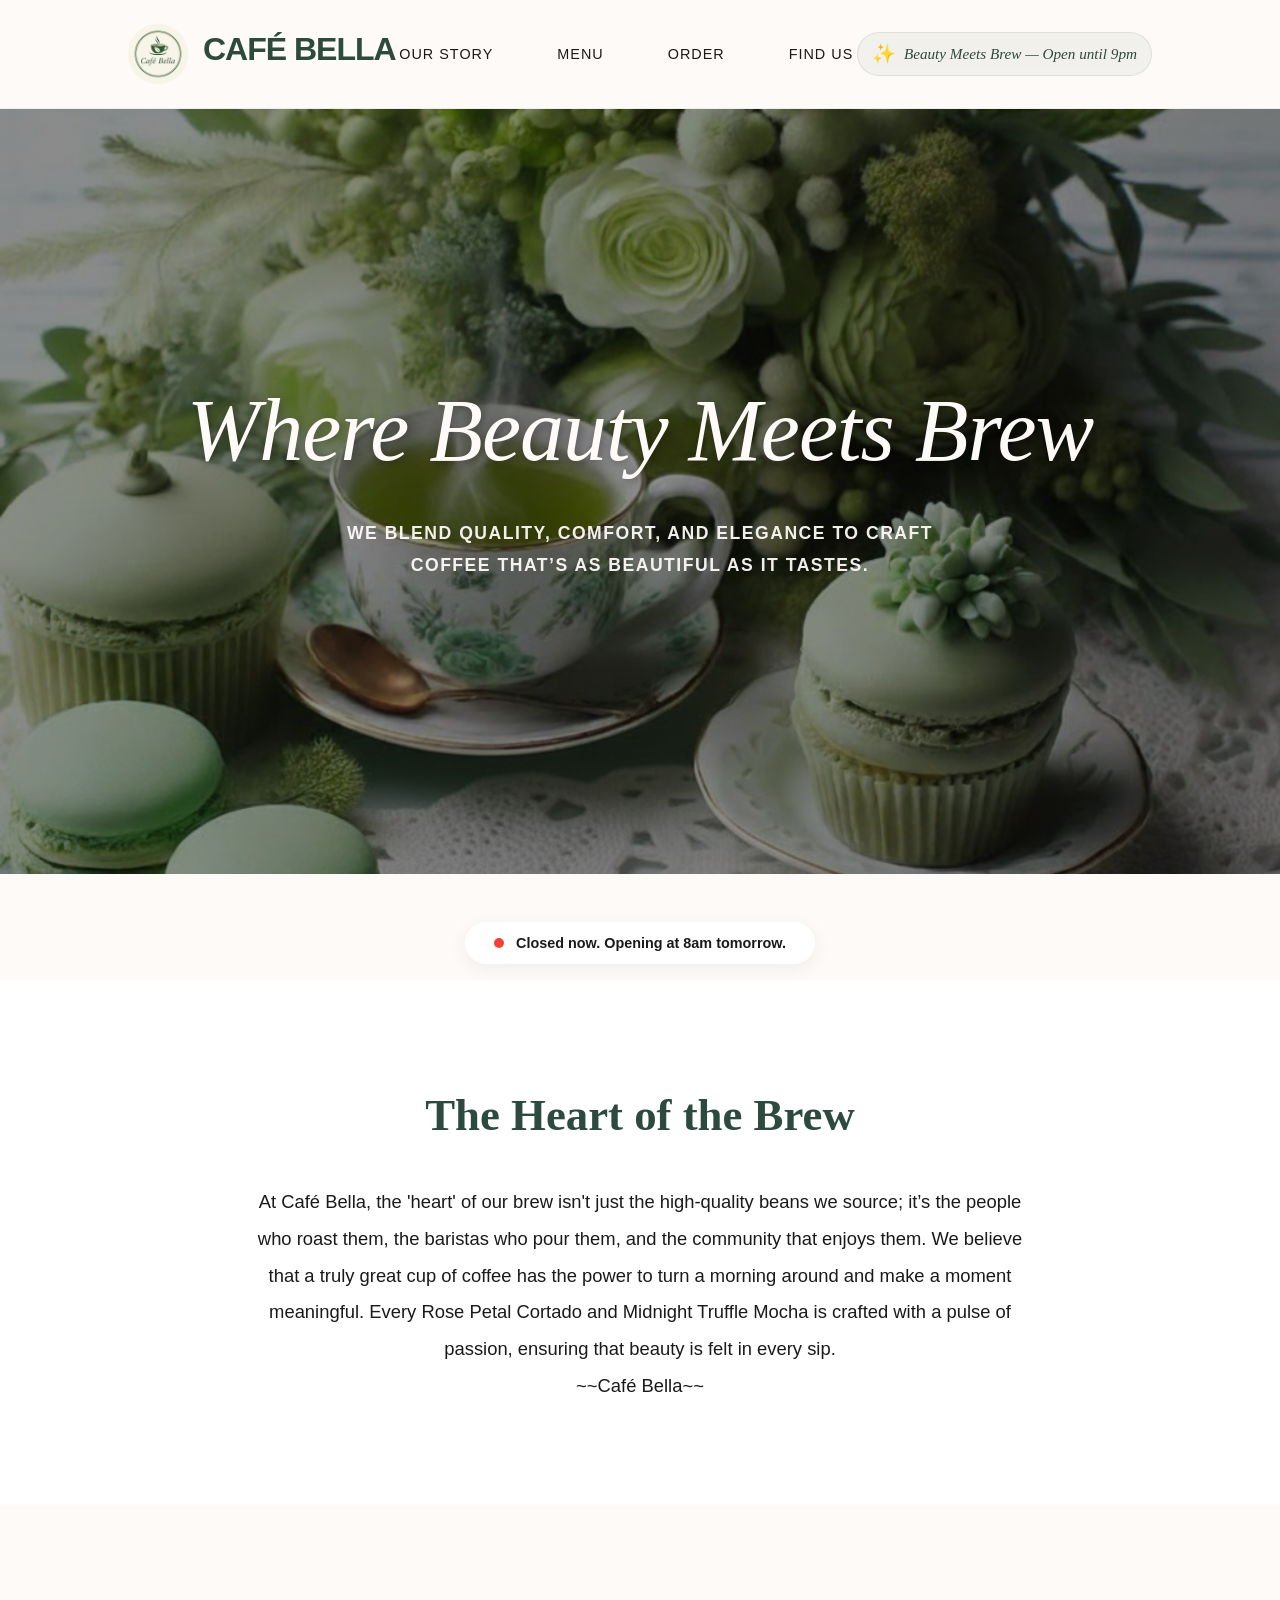
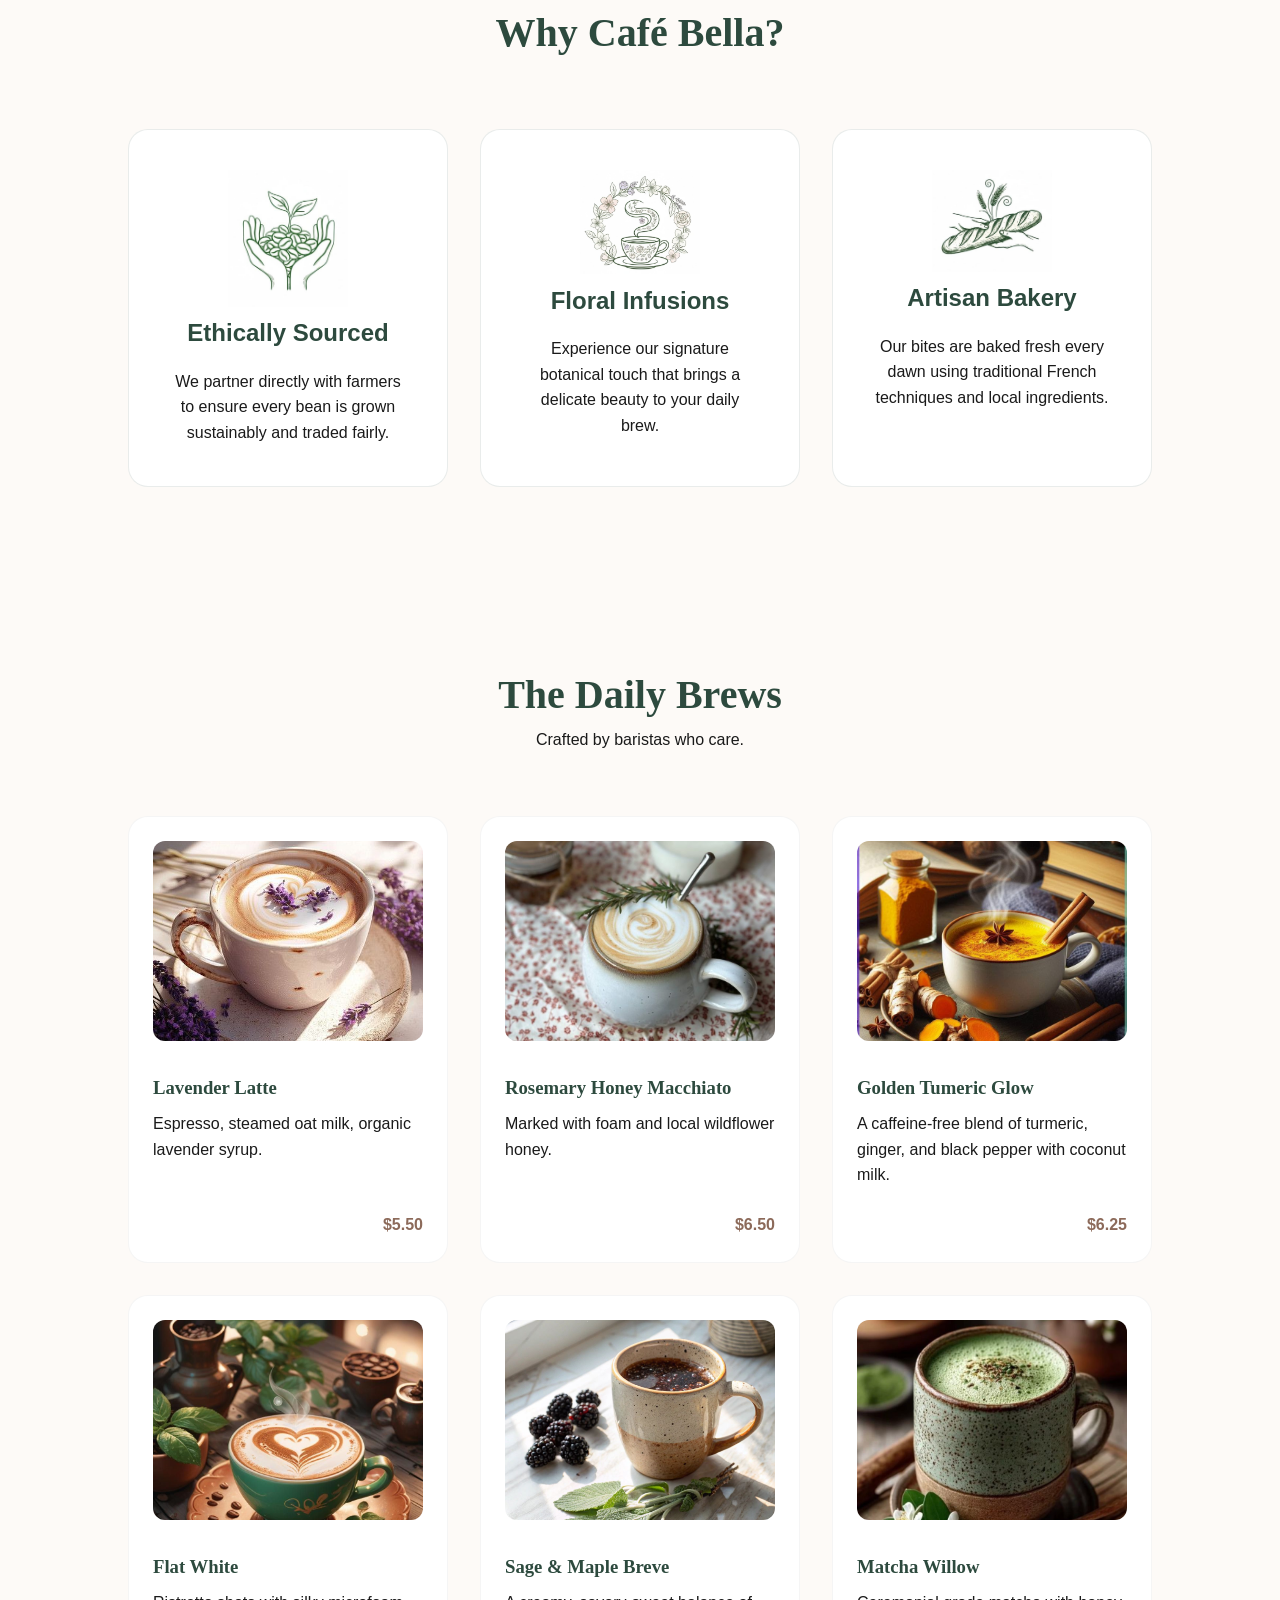
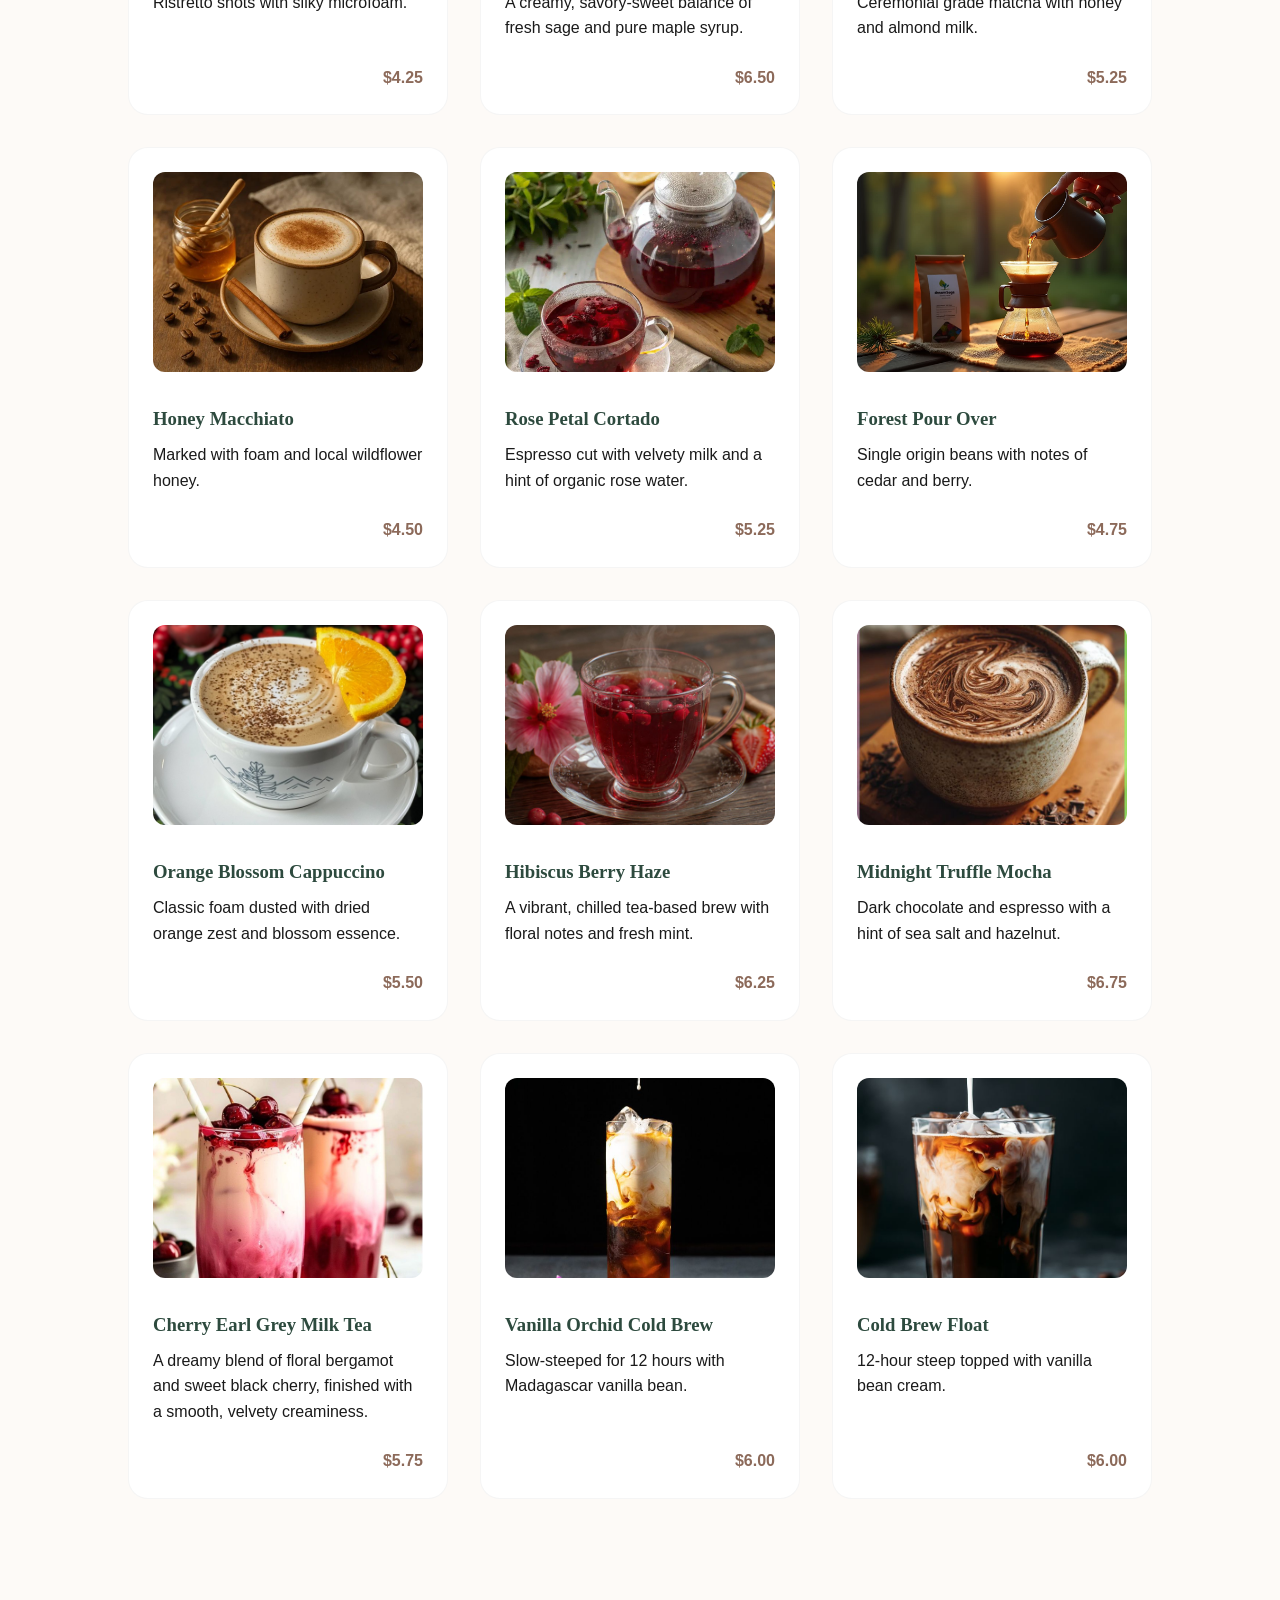
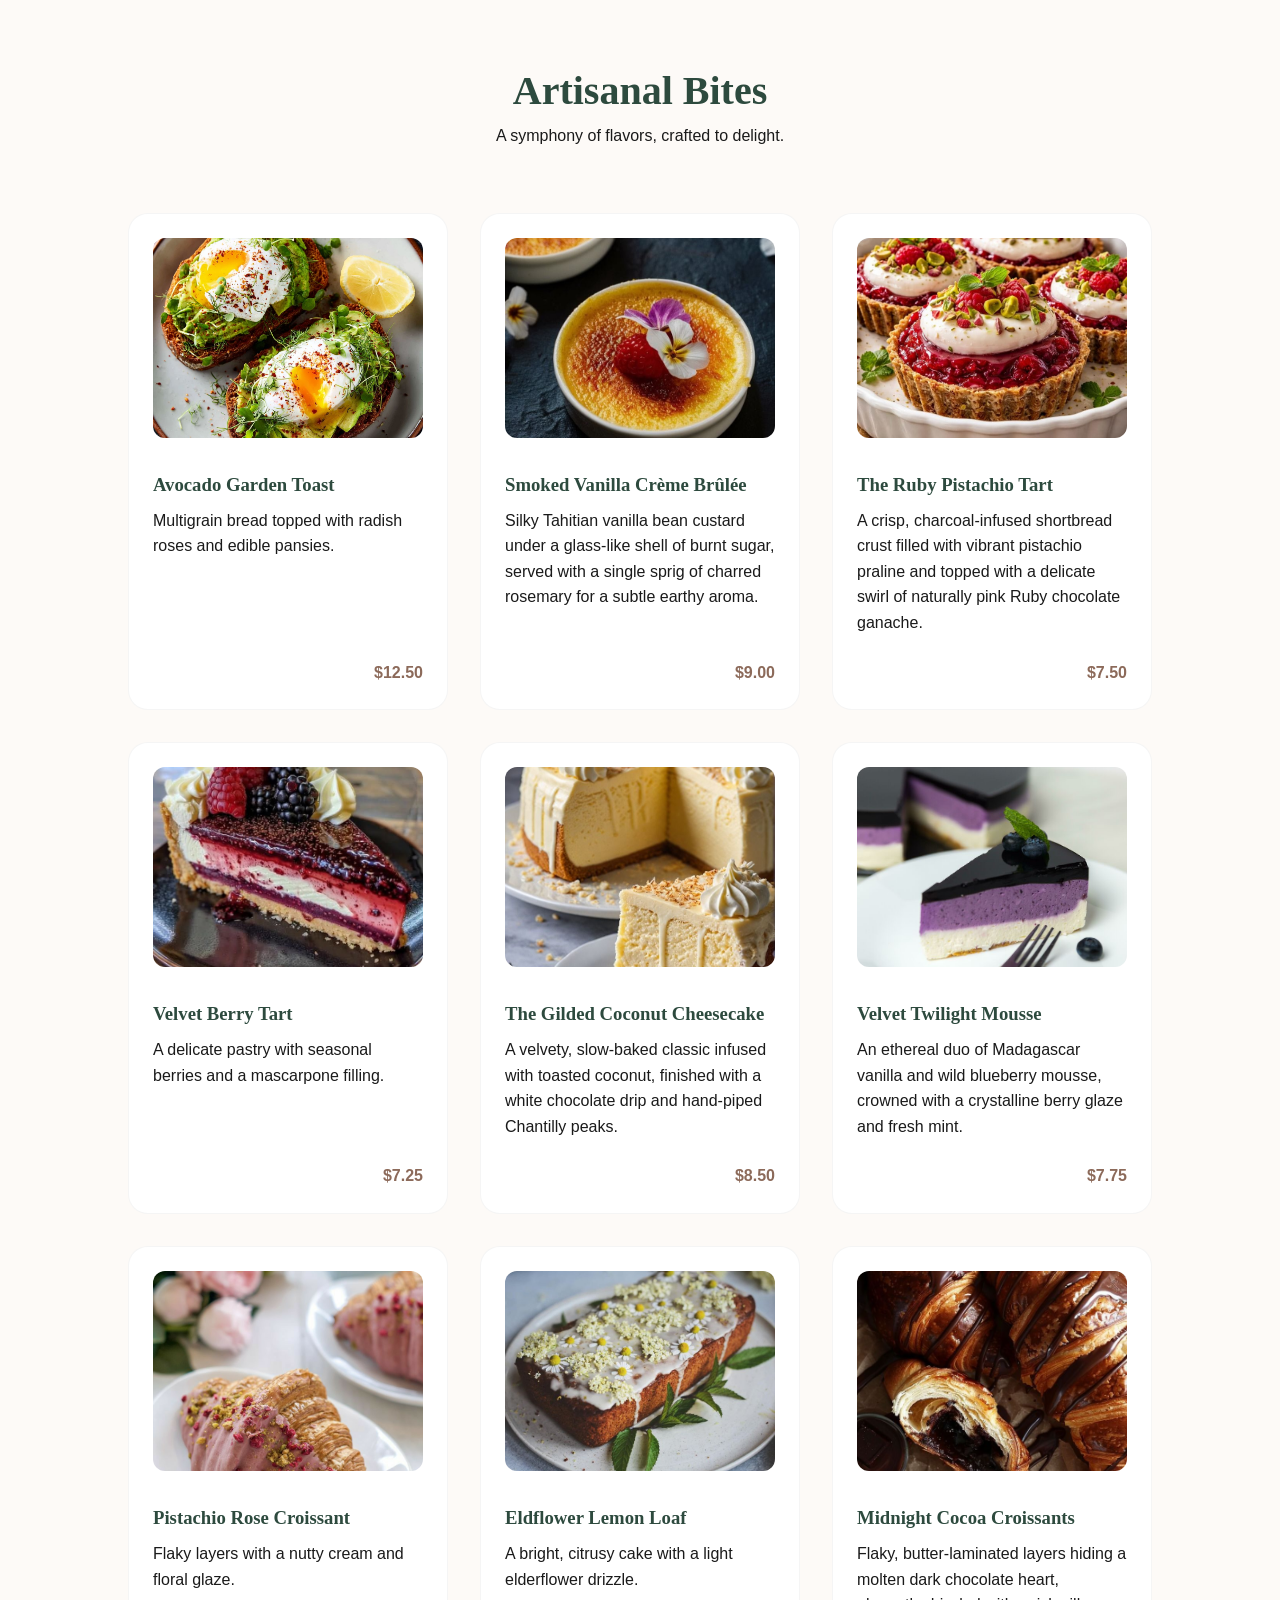
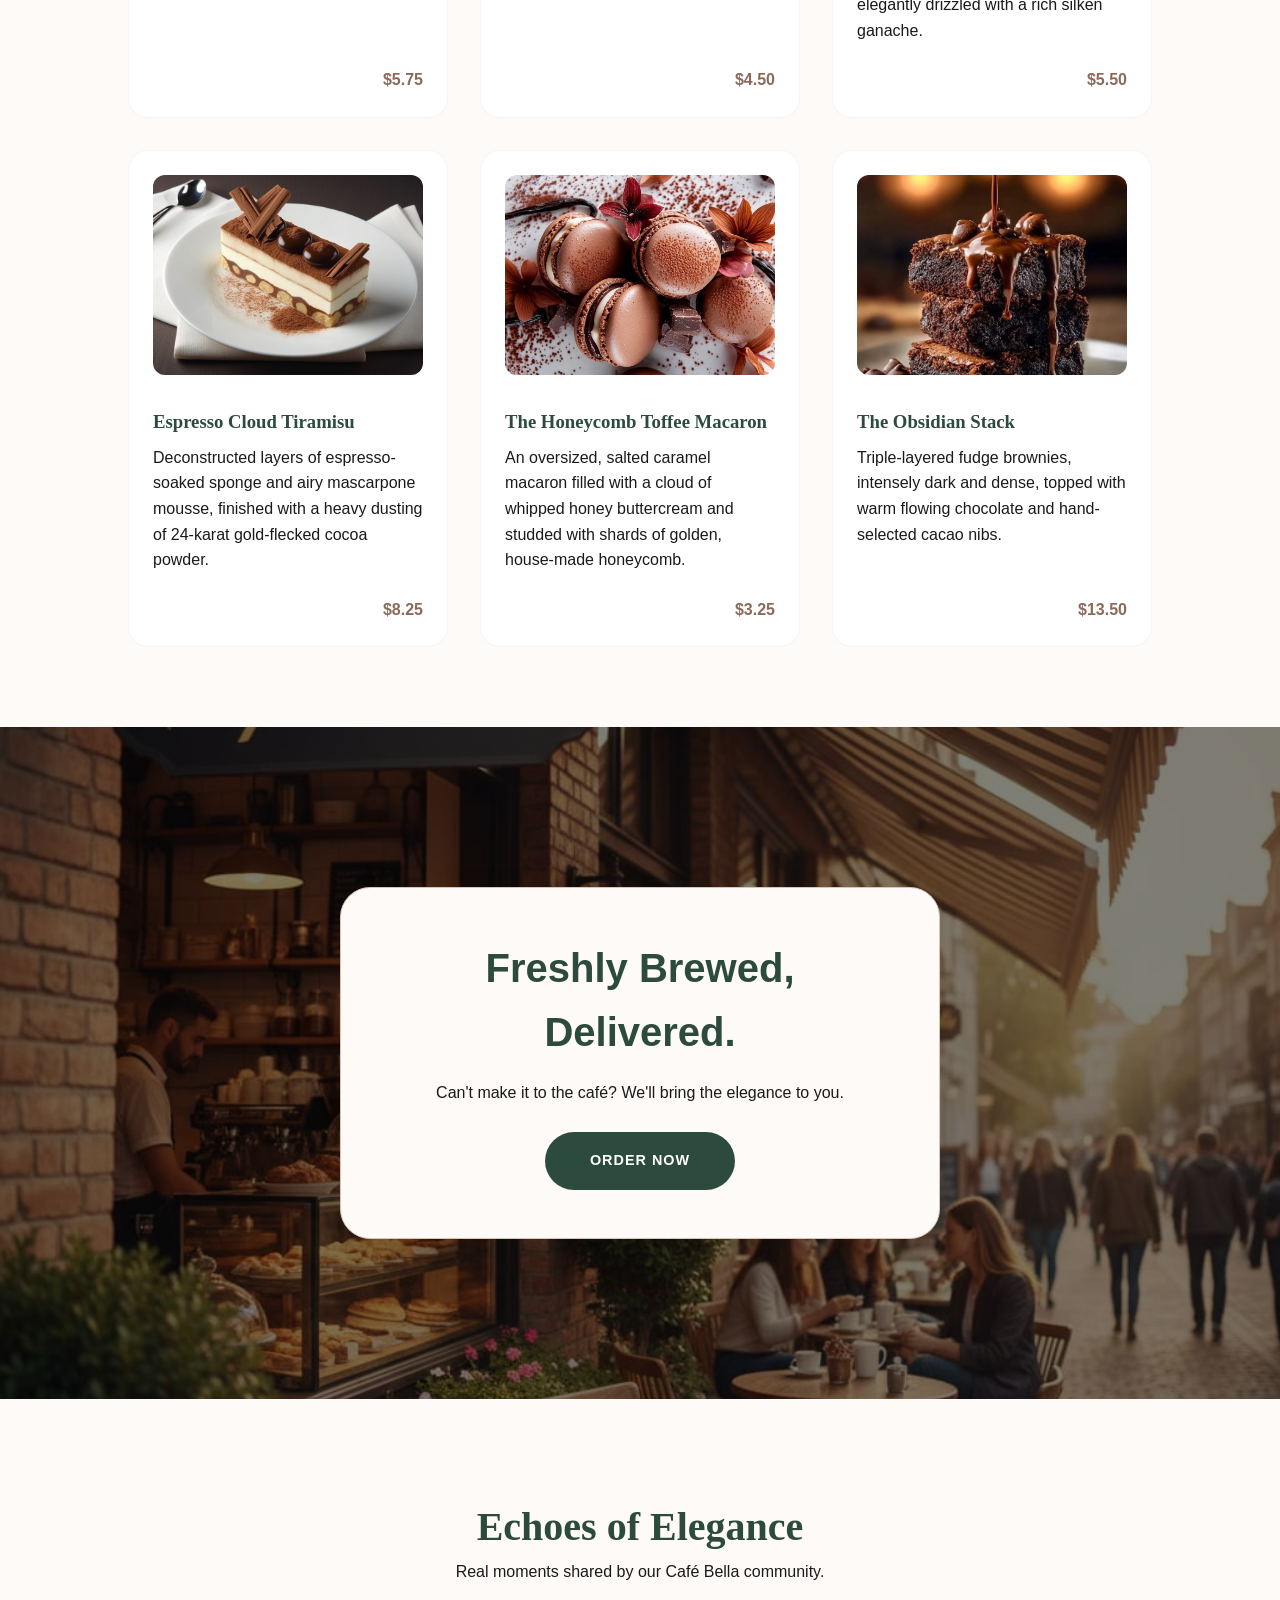
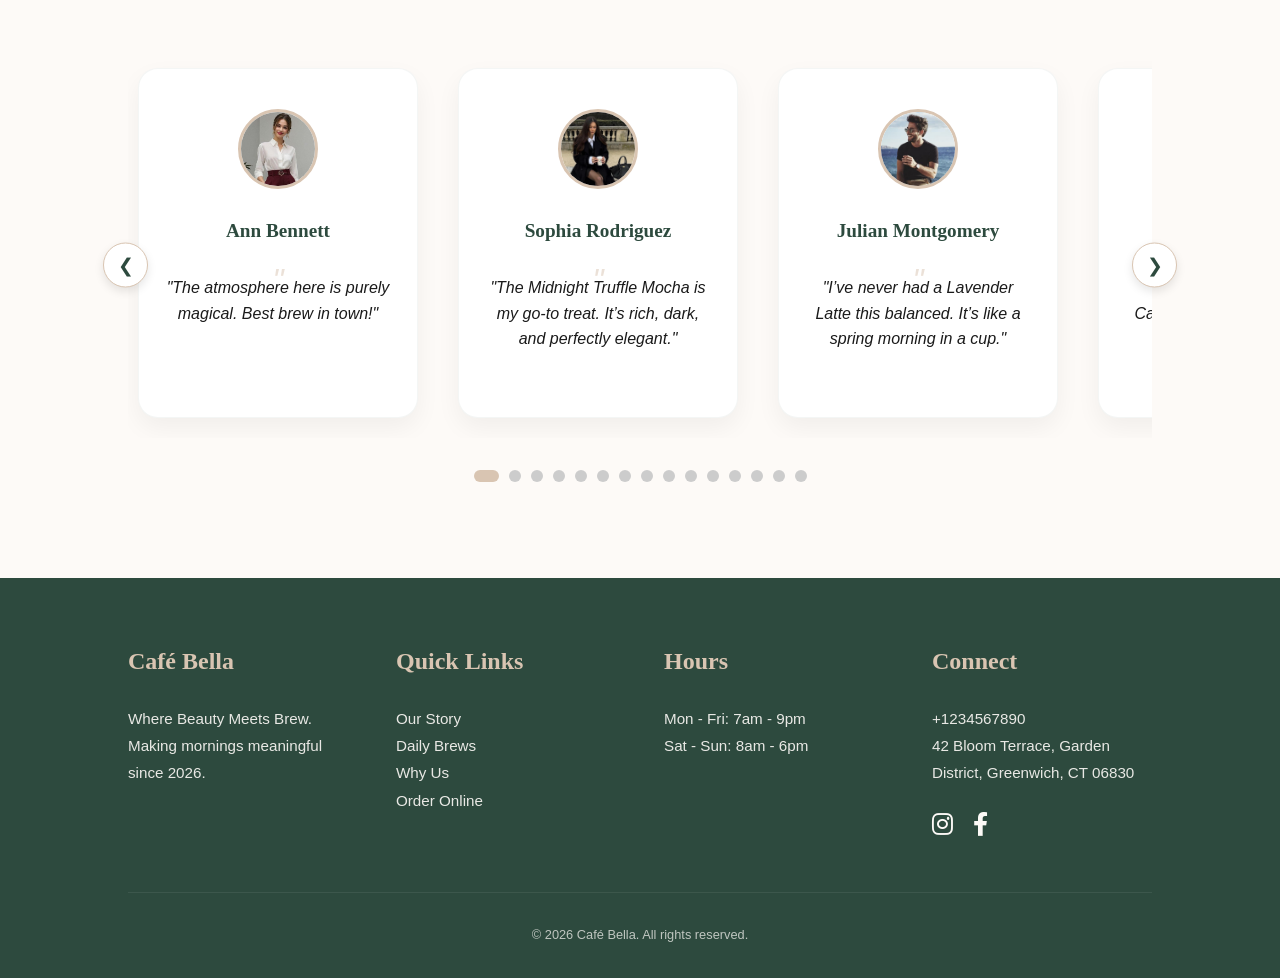
==== commit 69cdce5a: "Adding changes" ====
--- a/index.html
+++ b/index.html
@@ -5,10 +5,10 @@
     <meta name="viewport" content="width=device-width, initial-scale=1.0">
     <title>Café Bella | Artisan Coffee</title>
     <link rel="stylesheet" href="style.css">
-    <link rel="stylesheet" href="https://cdnjs.cloudflare.com/ajax/libs/font-awesome/6.0.0/css/all.min.css">
+    <link rel="stylesheet" href="https://cdnjs.cloudflare.com/ajax/libs/font-awesome/6.0.0/css/all.min.css"> <!-- For Instagram and Facebook Icons -->
 </head>
 <body>
-    <!--Logo and the Header Section/ NavBar-->
+<!-- Logo and the Header Section/ NavBar -->
     <nav>
         <div class="logo-container">
             <img src="images/logo.jpeg" alt="Café Bella Logo" class="nav-logo">
@@ -21,27 +21,29 @@
             <li><a href="#delivery">Order</a></li>
             <li><a href="#location">Find Us</a></li>
         </ul>
-        <!-- Search Bar Button-->
-        <div class="search-container">
-            <input type="text" id="menu-search" placeholder="Search menu...">
-            <svg class="search-icon" xmlns="http://www.w3.org/2000/svg" width="18" height="18" viewBox="0 0 24 24" fill="none" stroke="currentColor" stroke-width="2" stroke-linecap="round" stroke-linejoin="round"><circle cx="11" cy="11" r="8"></circle><line x1="21" y1="21" x2="16.65" y2="16.65"></line></svg>
+<!-- Current Weather -->
+        <div class="nav-right">
+            <div class="weather-mood" id="weather-mood">
+                <span id="weather-icon"></span>
+                <span id="mood-text">Loading the vibe...</span>
+            </div>
         </div>
     </nav>
-    <!--Hero Section-->
+<!-- Hero Section -->
     <header>
         <div class="hero-content">
             <h1>Where Beauty Meets Brew</h1>
             <p><b>We blend quality, comfort, and elegance to craft coffee that’s as beautiful as it tastes.</b></p>
         </div>
     </header>
-    <!--Current Status-->
+<!-- Current Status -->
     <div class="status-container">
-            <div class="status-badge" id="status-badge">
-                <span class="dot" id="status-dot"></span>
-                <span id="status-text">Checking Status...</span>
-        </div>
-    </div>
-    <!--About Section-->
+        <div class="status-badge" id="status-badge">
+            <span class="dot" id="status-dot"></span>
+            <span id="status-text">Checking Status...</span>
+        </div>
+    </div>
+<!-- About Section -->
     <section id="about" class="about-section">
         <div class="about-container">
             <div class="about-text">
@@ -54,6 +56,7 @@
         </div>
     </div>
     </section>
+    <!-- Why Choose Us -->
     <section id="why-choose-us" class="features-section">
         <div class="section-title">
             <h2>Why Café Bella?</h2>
@@ -76,18 +79,14 @@
             </div>
         </div>
     </section>
-    <!--Menu Section-->
+<!-- Menu Section -->
     <section id="menu" class="menu-section">
         <div class="section-title">
             <h2>The Daily Brews</h2>
             <p>Crafted by baristas who care.</p>
         </div>
 
-        <!-- Added a "No Results" message container -->
-        <div id="no-results" style="display: none; text-align: center; padding: 2rem; color: #888;">
-            No items match your search.
-        </div>
-        <!--Menu Items - Drinks-->
+    <!-- Menu Items - Drinks -->
         <div class="menu-grid" id="menu-grid">
             <div class="menu-item">
                 <img src="images/lavender-latte.jpg" alt="Lavender Latte" class="menu-img">
@@ -217,11 +216,7 @@
             <p>A symphony of flavors, crafted to delight.</p>
         </div>
 
-        <!-- Added a "No Results" message container -->
-        <div id="no-results" style="display: none; text-align: center; padding: 2rem; color: #888;">
-            No items match your search.
-        </div>
-        <!--Menu Items - Drinks-->
+    <!-- Menu Items - Drinks -->
         <div class="menu-grid" id="menu-grid">
             <div class="menu-item">
                 <img src="images/Avocado-Garden-Toast.jpg" alt="Avocado Garden Toast" class="menu-img">
@@ -321,16 +316,18 @@
             </div>
         </div>
     </section>
-    <!--Order Section-->
+
+<!-- Order Section -->
     <section id="delivery" class="delivery-section">
         <div class="delivery-card">
             <h2>Freshly Brewed, Delivered.</h2>
             <p>Can't make it to the café? We'll bring the elegance to you.</p>
             <br>
-            <a href="order.html" class="btn btn-primary">Order Now</a> <!--Form to Order-->
-        </div>
-    </section>
-    <!--Testimonials Section-->
+            <a href="order.html" class="btn btn-primary">Order Now</a> <!-- Form to Order -->
+        </div>
+    </section>
+
+<!-- Testimonials Section -->
     <section class="testimonials-section">
     <div class="section-title">
         <h2>Echoes of Elegance</h2>
@@ -424,6 +421,8 @@
         </div>
     </div>
     </section>
+
+<!-- Footer Section -->
     <footer id="location">
     <div class="footer-grid">
         <div class="footer-col brand-col">
@@ -449,6 +448,7 @@
 
         <div class="footer-col">
             <h4>Connect</h4>
+            <p>+1234567890</p>
             <p>42 Bloom Terrace, Garden District, Greenwich, CT 06830</p>
             <div class="social-links">
                 <a href="https://instagram.com" target="_blank" aria-label="Instagram">
--- a/style.css
+++ b/style.css
@@ -38,6 +38,7 @@
     z-index: 1000;
     border-bottom: 1px solid rgba(0,0,0,0.05);
 }
+
 /* Container to hold both image and text */
 .logo-container {
     display: flex;
@@ -98,45 +99,28 @@
     width: 100%;
 }
 
-/* --- Search Bar Styling --- */
-.search-container {
-    position: relative;
+/* --- Weather Section --- */
+.weather-mood {
     display: flex;
     align-items: center;
-}
-
-#menu-search {
-    padding: 0.8rem 1.5rem 0.8rem 3rem;
-    border-radius: 50px;
-    border: none;
-    outline: none;
-    font-size: 0.9rem;
-    font-weight: 600;
-    width: 220px;
-    transition: var(--transition);
-    background-color: var(--primary); /* Matching the button color */
-    color: white; /* Matching button text */
-    text-transform: uppercase;
-    letter-spacing: 1px;
-}
-
-/* Placeholder color for dark background */
-#menu-search::placeholder {
-    color: rgba(255, 255, 255, 0.7);
-    text-transform: uppercase;
-}
-
-#menu-search:focus {
-    width: 280px;
-    box-shadow: 0 8px 16px rgba(45, 74, 62, 0.2);
-}
-
-.search-icon {
-    position: absolute;
-    left: 15px;
-    color: white;
-    pointer-events: none;
-    opacity: 0.8;
+    gap: 8px;
+    background: rgba(45, 74, 62, 0.05);
+    padding: 6px 14px;
+    border-radius: 30px;
+    font-size: 0.95rem;
+    font-weight: 500;
+    color: var(--primary);
+    border: 1px solid rgba(45, 74, 62, 0.1);
+    backdrop-filter: blur(4px);
+}
+
+#weather-icon {
+    font-size: 1.2rem;
+}
+
+#mood-text {
+    font-family: 'Georgia', serif;
+    font-style: italic;
 }
 
 /* --- Hero Section --- */
@@ -147,7 +131,7 @@
     justify-content: center;
     text-align: center;
     background: linear-gradient(rgba(0,0,0,0.45), rgba(0,0,0,0.45)), 
-                url('images/coffee-2.jpeg') center/cover no-repeat;
+                url('images/coffee-3.png') center/cover no-repeat;
     color: var(--bg);
     padding: 0 1rem;
 }
@@ -230,17 +214,17 @@
 }
 
 .closed-dot { background-color: #f44336; }
-
+ /* Dot to make look Active */
 @keyframes pulse {
-    0% { transform: scale(0.9); opacity: 0.7; }
-    70% { transform: scale(1.2); opacity: 1; }
-    100% { transform: scale(0.9); opacity: 0.7; }
-}
-
-/*Our Story*/
+    0% { transform: scale(0.9); opacity: 0.7; } /* smaller */
+    70% { transform: scale(1.2); opacity: 1; } /* larger */
+    100% { transform: scale(0.9); opacity: 0.7; } /* repeats */
+}
+
+/* --- Our Story ---*/
 .about-section {
     padding: 100px 10%;
-    background-color: white; /* Contrast against your cream background */
+    background-color: white;
     text-align: center;
 }
 
@@ -260,7 +244,7 @@
     color: var(--text);
 }
 
-/* ---Why choose us--- */
+/* --- Why choose us --- */
 .features-section {
     padding: 6rem 10%;
     background-color: var(--bg);
@@ -279,7 +263,7 @@
     border-radius: 20px;
     text-align: center;
     transition: var(--transition);
-    border: 1px solid rgba(45, 74, 62, 0.1); /* Subtle primary color border */
+    border: 1px solid rgba(45, 74, 62, 0.1);
 }
 
 .feature-card:hover {
@@ -338,9 +322,9 @@
 
 .menu-img {
     width: 100%;
-    height: 200px; /* Adjust height to your liking */
-    object-fit: cover; /* This prevents the image from looking stretched */
-    border-radius: 12px; /* Rounds the corners of the image to match your cards */
+    height: 200px;
+    object-fit: cover; /* Prevents the image from looking stretched */
+    border-radius: 12px; /* Rounds the corners of the image */
     margin-bottom: 0.5rem;
 }
 
@@ -363,9 +347,9 @@
     color: var(--accent);
 }
 
-/*delivery section */
+/* --- Delivery Section --- */
 .delivery-section {
-    padding: 10rem 10%; /* More padding gives the image more room */
+    padding: 10rem 10%;
     background: linear-gradient(rgba(0,0,0,0.5), rgba(0,0,0,0.5)), 
                 url('images/delivery.jpeg') center/cover no-repeat;
     width: 100%;
@@ -395,7 +379,7 @@
 /* --- Testimonials Section --- */
 .testimonials-section {
     padding: 6rem 10%;
-    background-color: var(--bg); /* Using your cream background */
+    background-color: var(--bg);
     overflow: hidden;
 }
 
@@ -452,7 +436,7 @@
     border-radius: 50%;
     object-fit: cover;
     margin-bottom: 1.2rem;
-    border: 3px solid var(--secondary); /* Matches your brand color */
+    border: 3px solid var(--secondary);
 }
 
 /* Typography */
@@ -529,14 +513,14 @@
 }
 
 .dot-nav.active {
-    background: var(--secondary); /* Highlighting the active slide */
-    width: 25px; /* Makes the active dot an oval, like your reference */
+    background: var(--secondary); /* Highlight the active slide */
+    width: 25px; /* Makes the active dot an oval*/
     border-radius: 10px;
 }
 
 /* --- Footer --- */
 footer {
-    background-color: var(--primary); /* Dark green from your brand */
+    background-color: var(--primary);
     color: #fdfaf7; /* Off-white text for readability */
     padding: 4rem 10% 2rem;
 }
@@ -552,7 +536,7 @@
     font-family: 'Georgia', serif;
     font-size: 1.5rem;
     margin-bottom: 1.5rem;
-    color: var(--secondary); /* Gold/Tan accent color */
+    color: var(--secondary);
 }
 
 .footer-col p, .footer-col ul {
@@ -584,14 +568,14 @@
 }
 
 .social-links a {
-    color: #fdfaf7; /* Off-white to match your text */
+    color: #fdfaf7;
     font-size: 1.5rem; /* Makes the logos clearly visible */
     transition: all 0.3s ease;
     text-decoration: none;
 }
 
 .social-links a:hover {
-    color: var(--secondary); /* Changes to your gold/tan brand color on hover */
+    color: var(--secondary);
     transform: translateY(-3px); /* Subtle lift effect */
 }
 
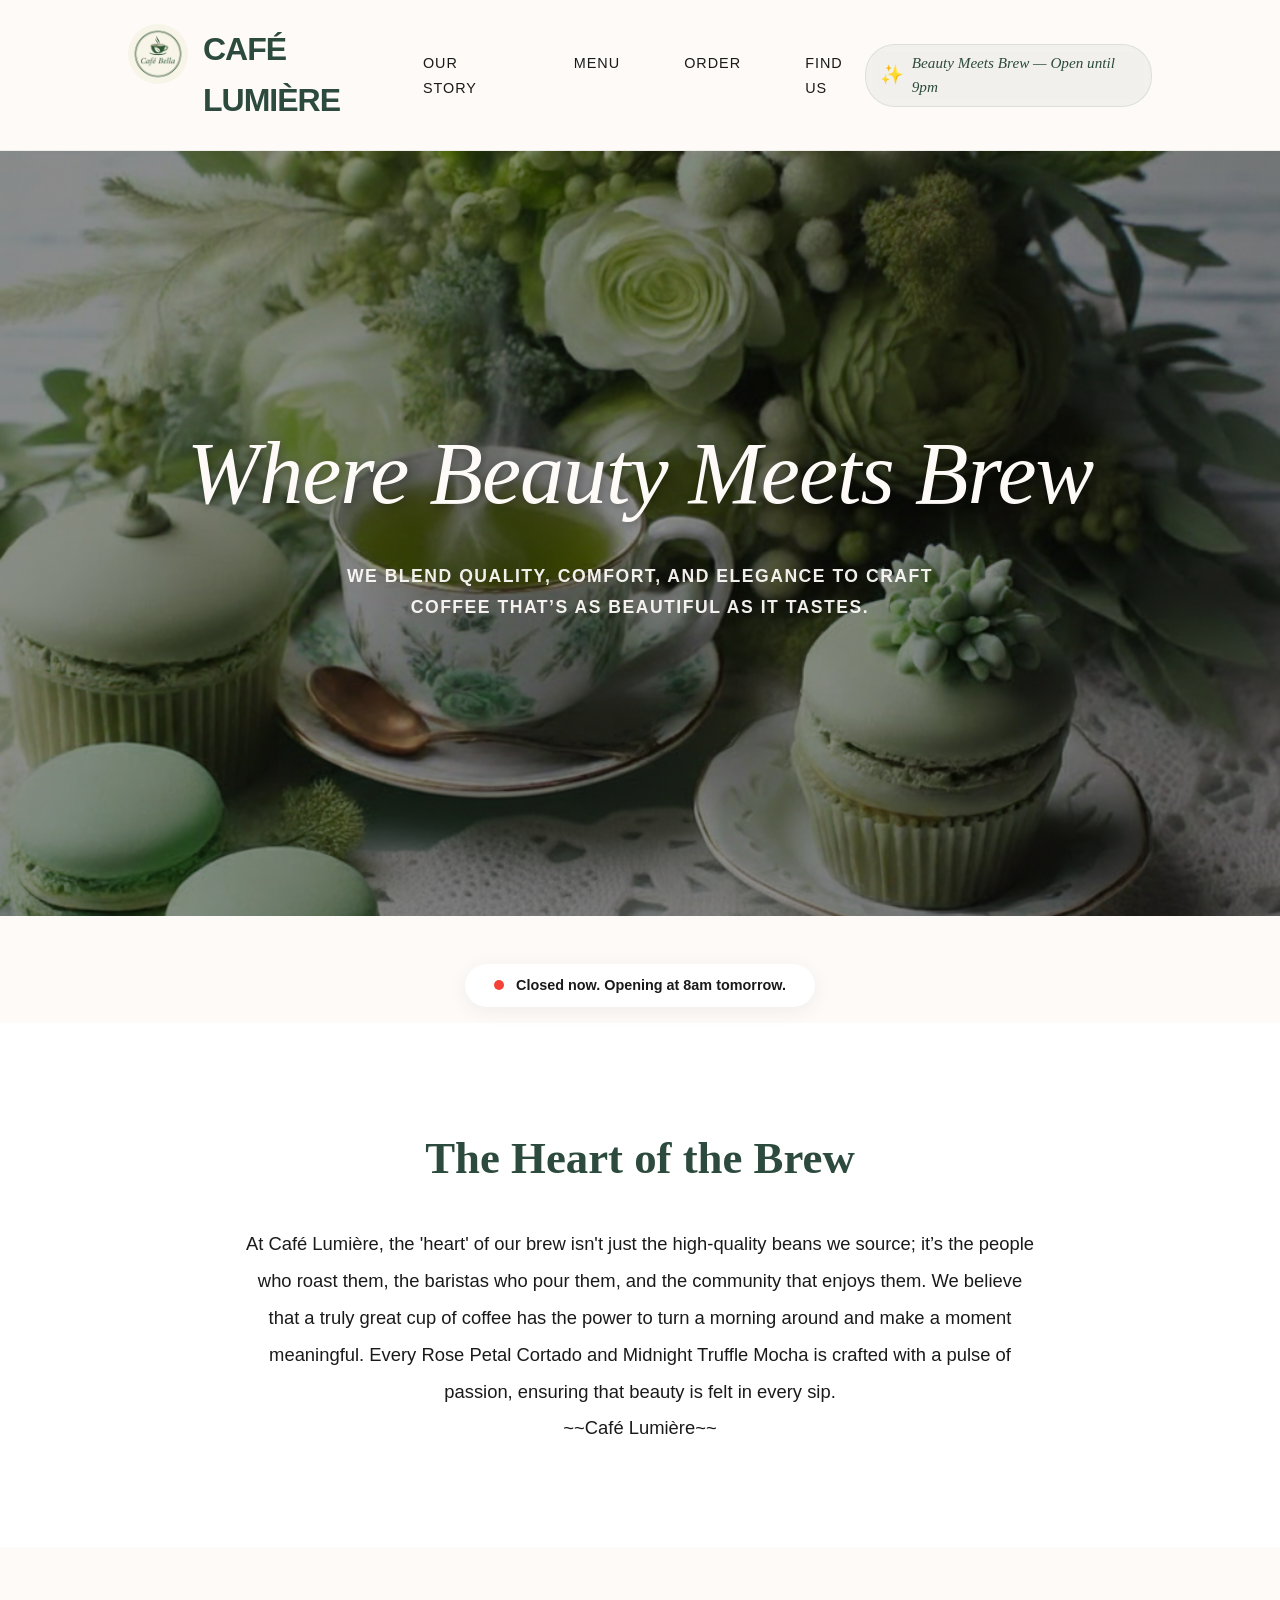
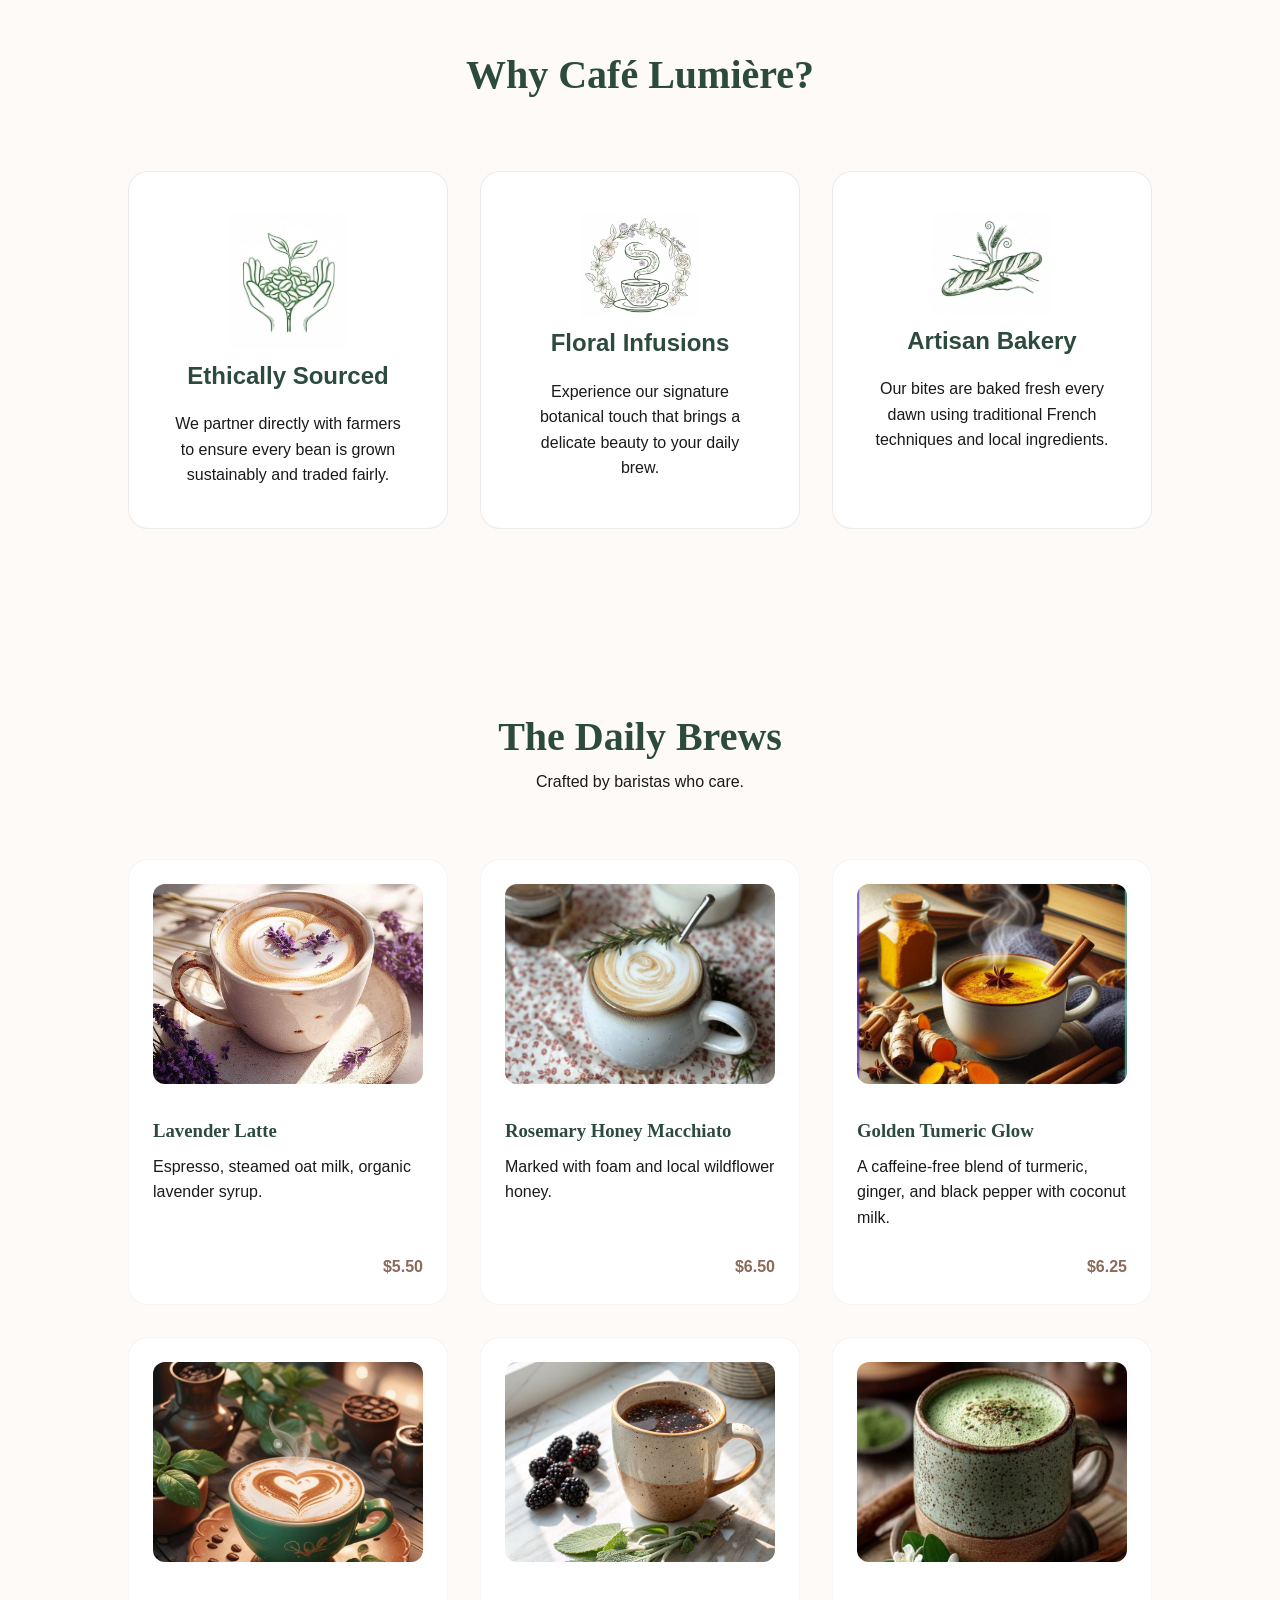
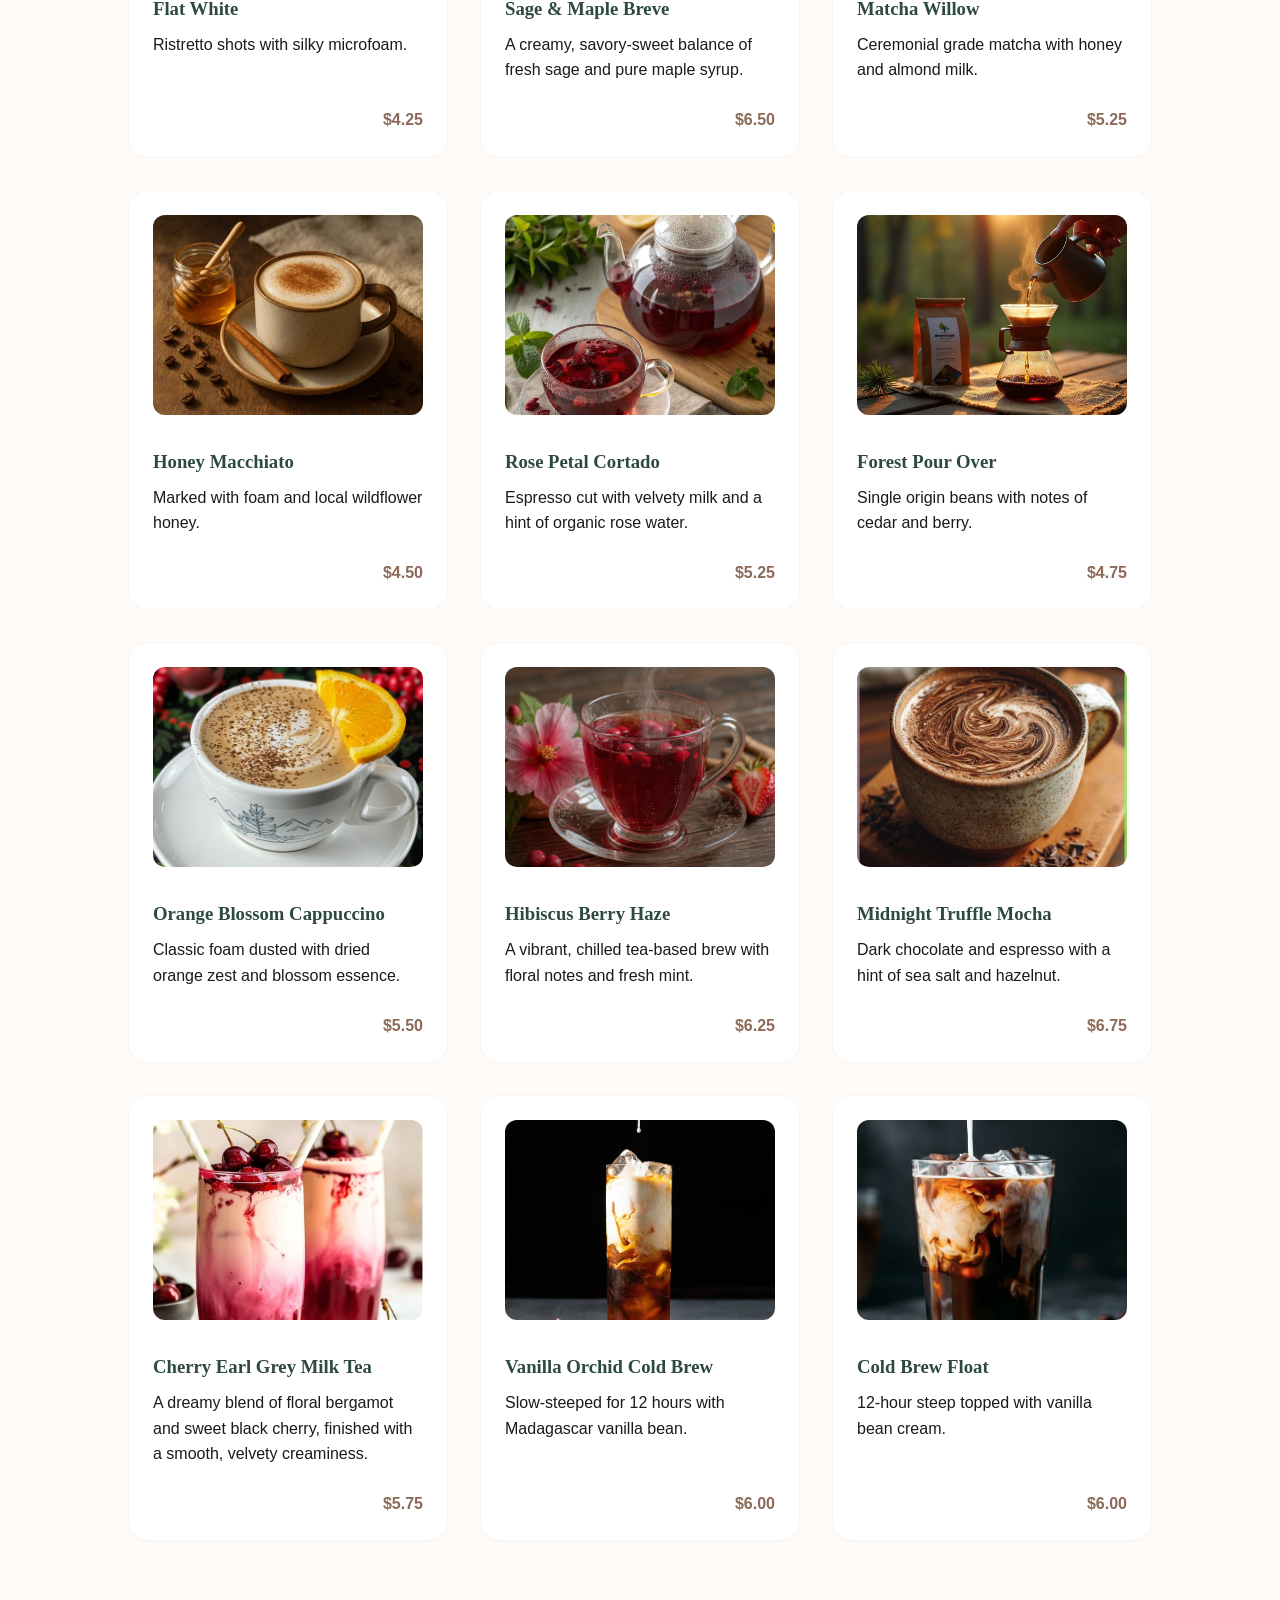
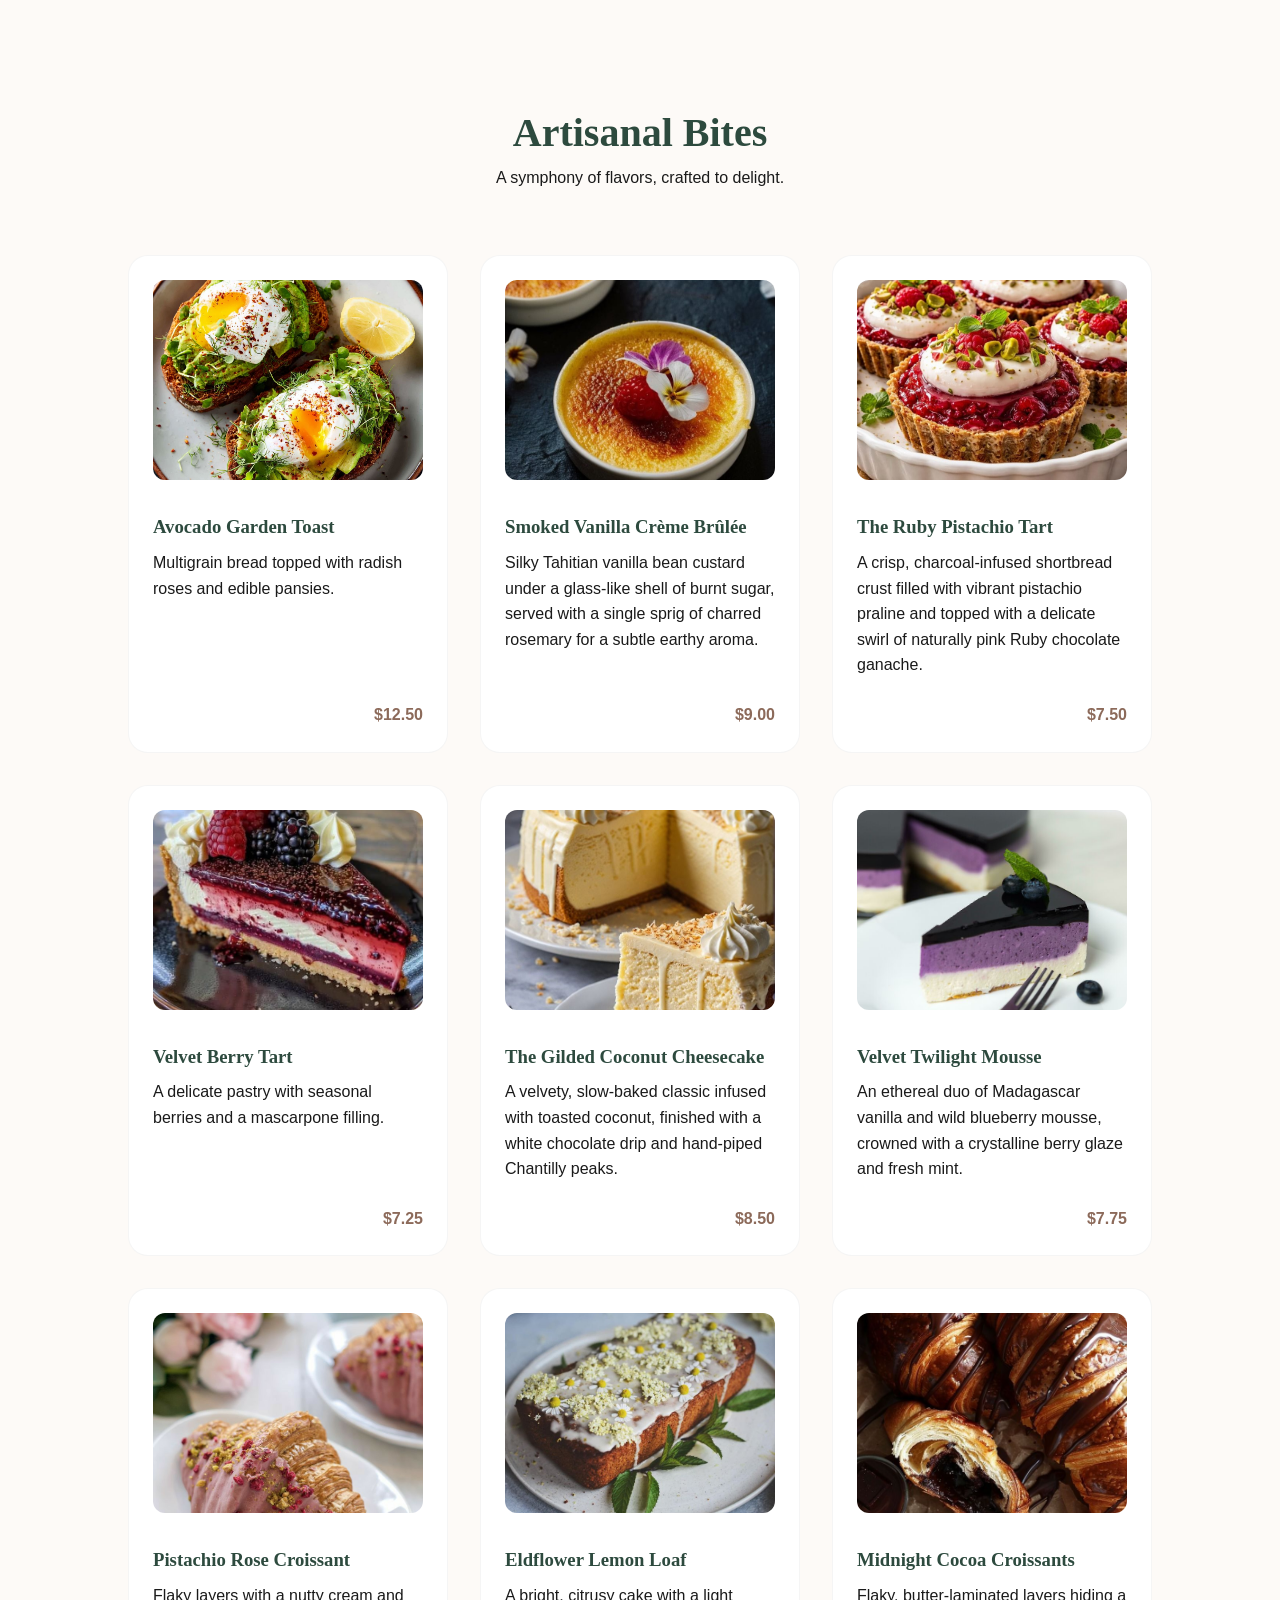
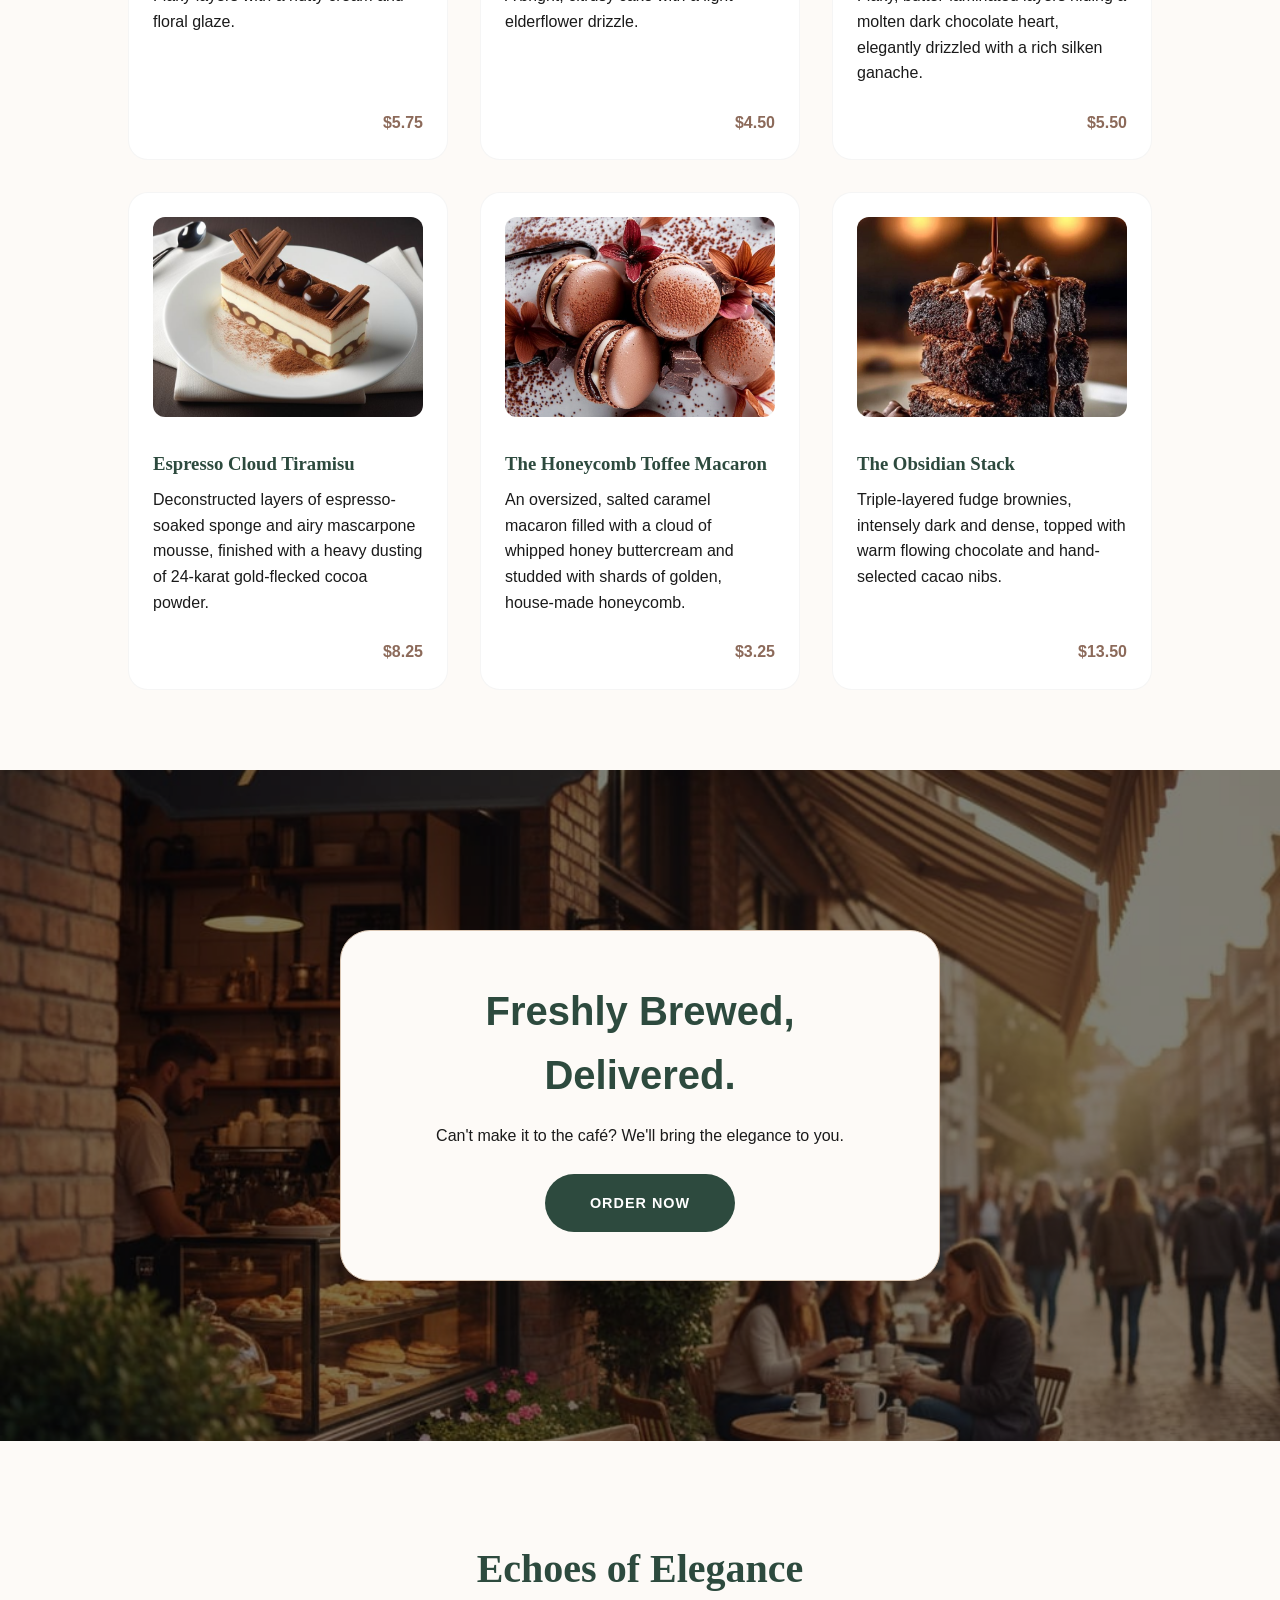
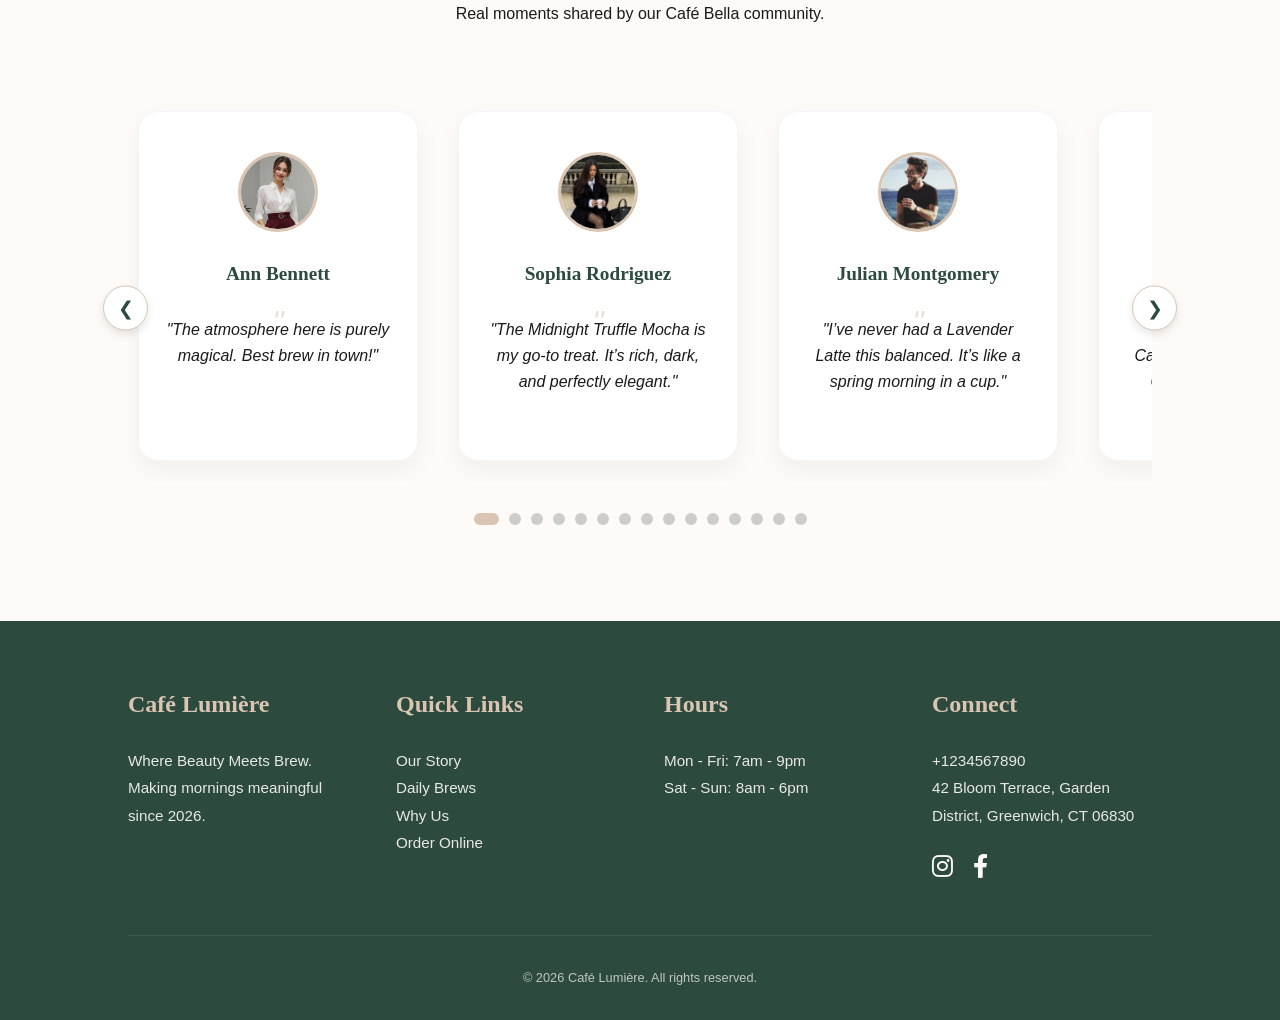
==== commit 5d133fa8: "Adding Changes" ====
--- a/index.html
+++ b/index.html
@@ -3,7 +3,7 @@
 <head>
     <meta charset="UTF-8">
     <meta name="viewport" content="width=device-width, initial-scale=1.0">
-    <title>Café Bella | Artisan Coffee</title>
+    <title>Café Lumière | Artisan Coffee</title>
     <link rel="stylesheet" href="style.css">
     <link rel="stylesheet" href="https://cdnjs.cloudflare.com/ajax/libs/font-awesome/6.0.0/css/all.min.css"> <!-- For Instagram and Facebook Icons -->
 </head>
@@ -11,9 +11,9 @@
 <!-- Logo and the Header Section/ NavBar -->
     <nav>
         <div class="logo-container">
-            <img src="images/logo.jpeg" alt="Café Bella Logo" class="nav-logo">
+            <img src="images/logo.jpeg" alt="Café Lumière Logo" class="nav-logo">
             <a href="index.html" style="text-decoration: none;">
-            <span class="logo-text">Café Bella</span></a>
+            <span class="logo-text">Café Lumière</span></a>
         </div>
         <ul class="nav-links">
             <li><a href="#about">Our Story</a></li>
@@ -48,18 +48,18 @@
         <div class="about-container">
             <div class="about-text">
                 <h2>The Heart of the Brew</h2>
-                <p>At Café Bella, the 'heart' of our brew isn't just the high-quality beans we source; it’s the people who roast them, the baristas who pour them, and the community that enjoys them. 
+                <p>At Café Lumière, the 'heart' of our brew isn't just the high-quality beans we source; it’s the people who roast them, the baristas who pour them, and the community that enjoys them. 
                     We believe that a truly great cup of coffee has the power to turn a morning around and make a moment meaningful. 
                     Every Rose Petal Cortado and Midnight Truffle Mocha is crafted with a pulse of passion, ensuring that beauty is felt in every sip.
                 </p>
-                <p>~~Café Bella~~</p>
+                <p>~~Café Lumière~~</p>
         </div>
     </div>
     </section>
     <!-- Why Choose Us -->
     <section id="why-choose-us" class="features-section">
         <div class="section-title">
-            <h2>Why Café Bella?</h2>
+            <h2>Why Café Lumière?</h2>
         </div>
         <div class="features-grid">
             <div class="feature-card">
@@ -358,7 +358,7 @@
                     <li class="testimonials">
                         <img src="people/p4.jpeg" alt="user4" class="user-image">
                         <h3 class="name">Elena Garrison</h3>
-                        <i class="feedback">"The Orange Blossom Cappuccino is a floral dream. Café Bella is my daily sanctuary."</i>
+                        <i class="feedback">"The Orange Blossom Cappuccino is a floral dream. Café Lumière is my daily sanctuary."</i>
                     </li>
                     <li class="testimonials">
                         <img src="people/p5.jpeg" alt="user5" class="user-image">
@@ -393,7 +393,7 @@
                     <li class="testimonials">
                         <img src="people/p11.jpeg" alt="user11" class="user-image">
                         <h3 class="name">Noah Fletcher</h3>
-                        <i class="feedback">"Café Bella isn't just a shop; it’s an experience. The attention to detail is unmatched."</i>
+                        <i class="feedback">"Café Lumière isn't just a shop; it’s an experience. The attention to detail is unmatched."</i>
                     </li>
                     <li class="testimonials">
                         <img src="people/p12.jpeg" alt="user12" class="user-image">
@@ -426,7 +426,7 @@
     <footer id="location">
     <div class="footer-grid">
         <div class="footer-col brand-col">
-            <h4>Café Bella</h4>
+            <h4>Café Lumière</h4>
             <p>Where Beauty Meets Brew. <br>Making mornings meaningful since 2026.</p>
         </div>
         
@@ -462,7 +462,7 @@
     </div>
     
     <div class="footer-bottom">
-        <p>&copy; 2026 Café Bella. All rights reserved.</p>
+        <p>&copy; 2026 Café Lumière. All rights reserved.</p>
     </div>
     </footer>
 
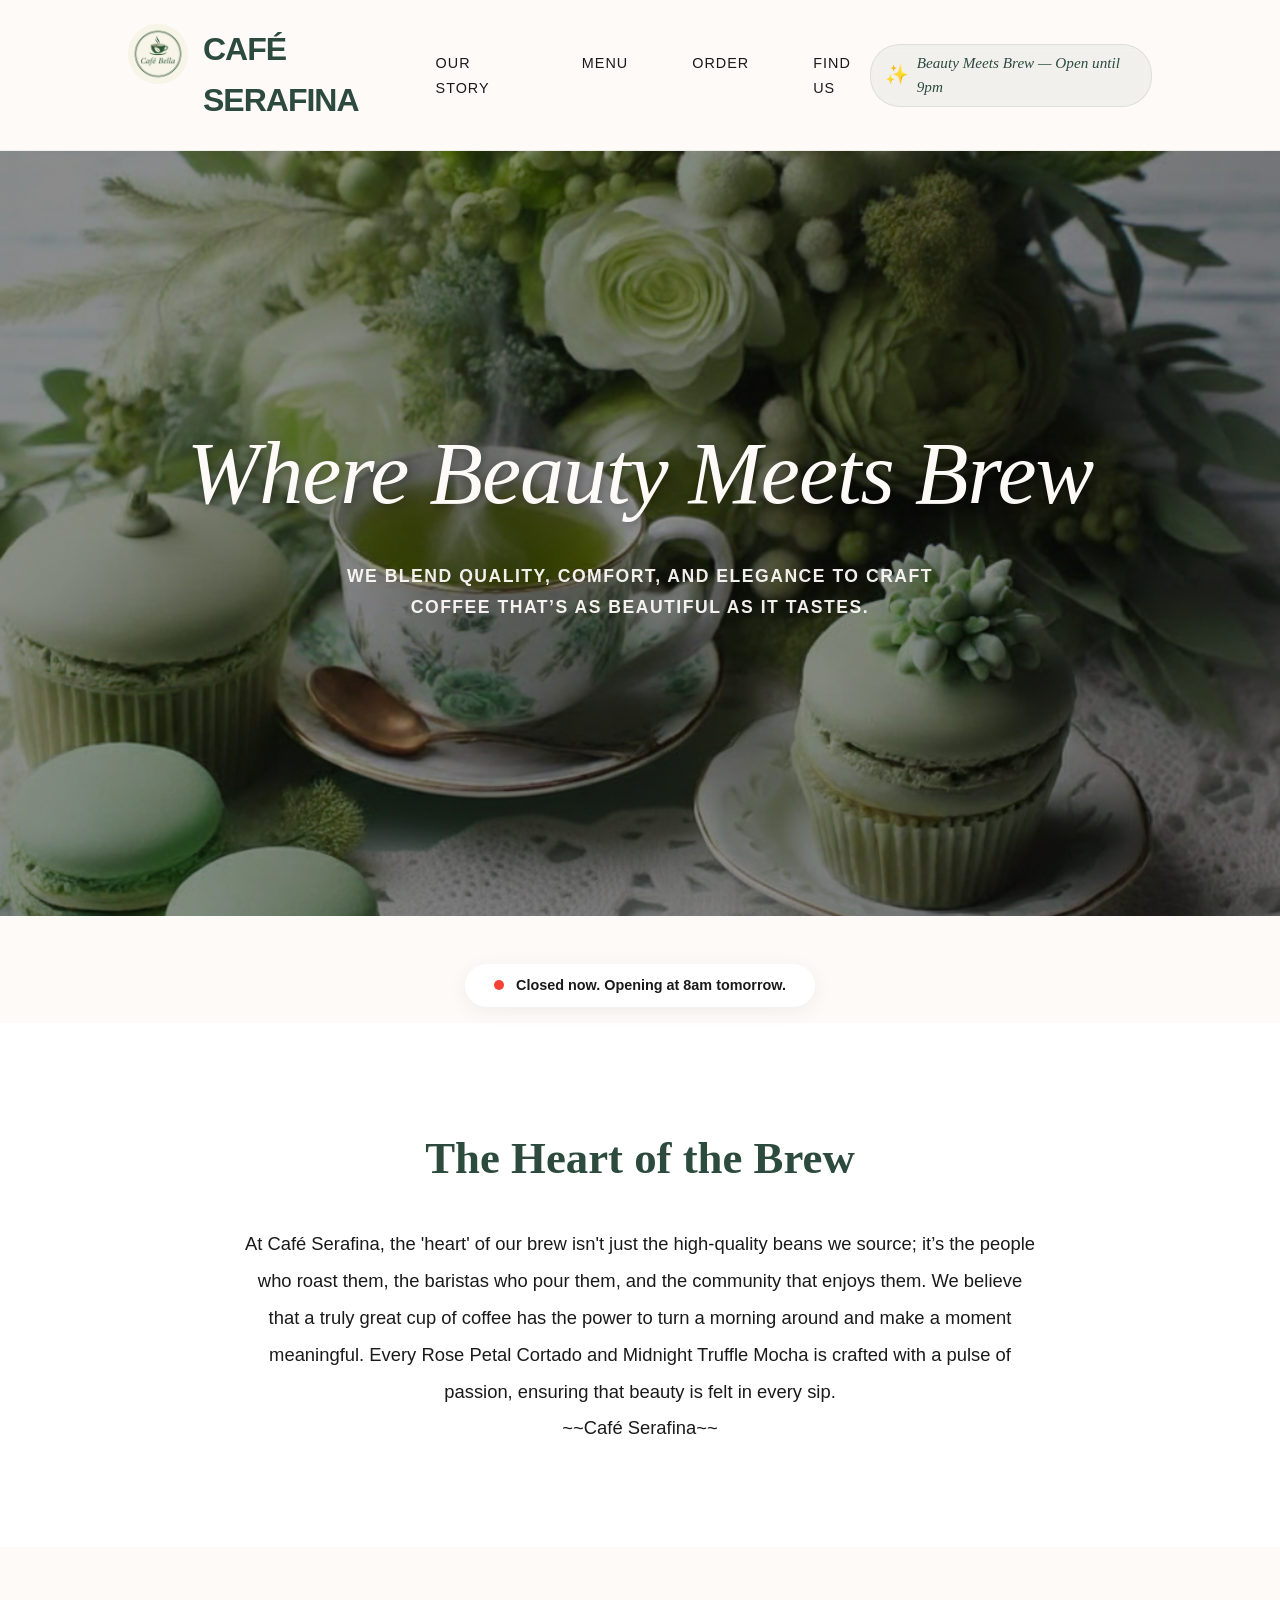
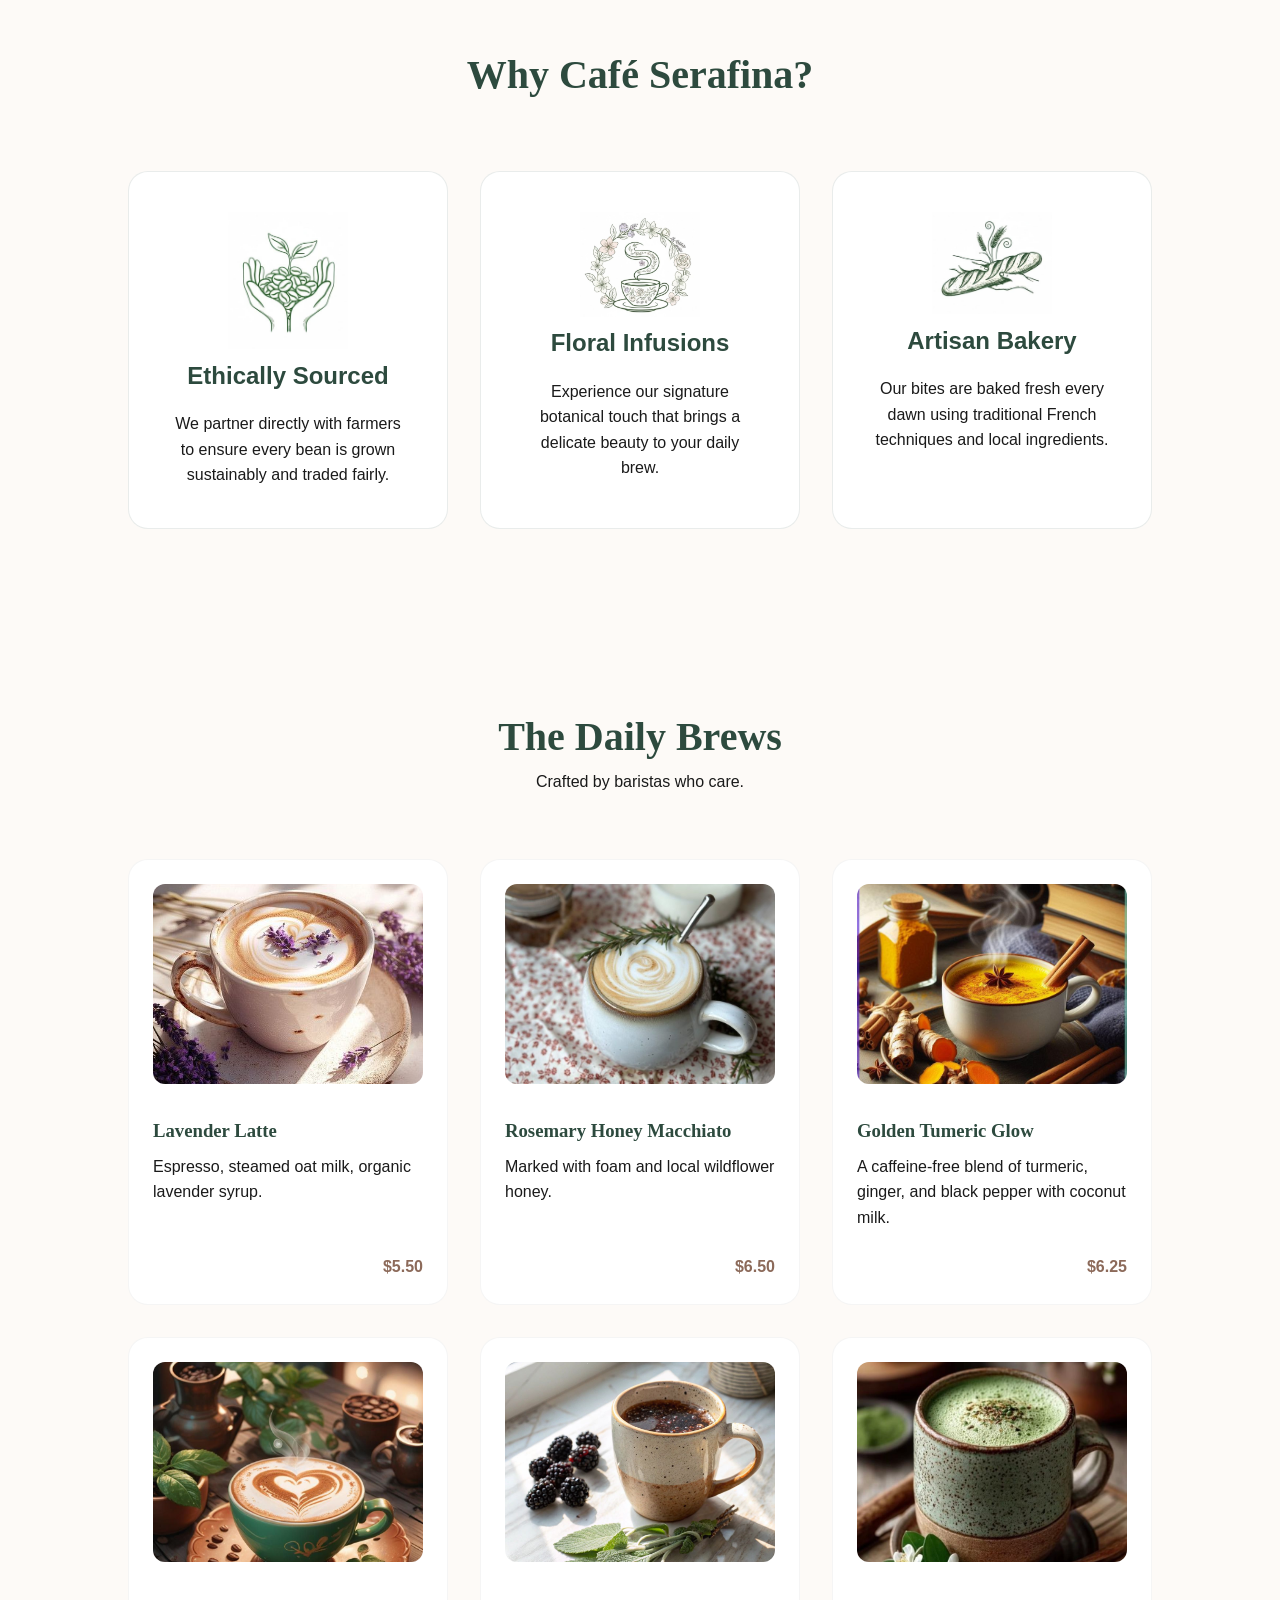
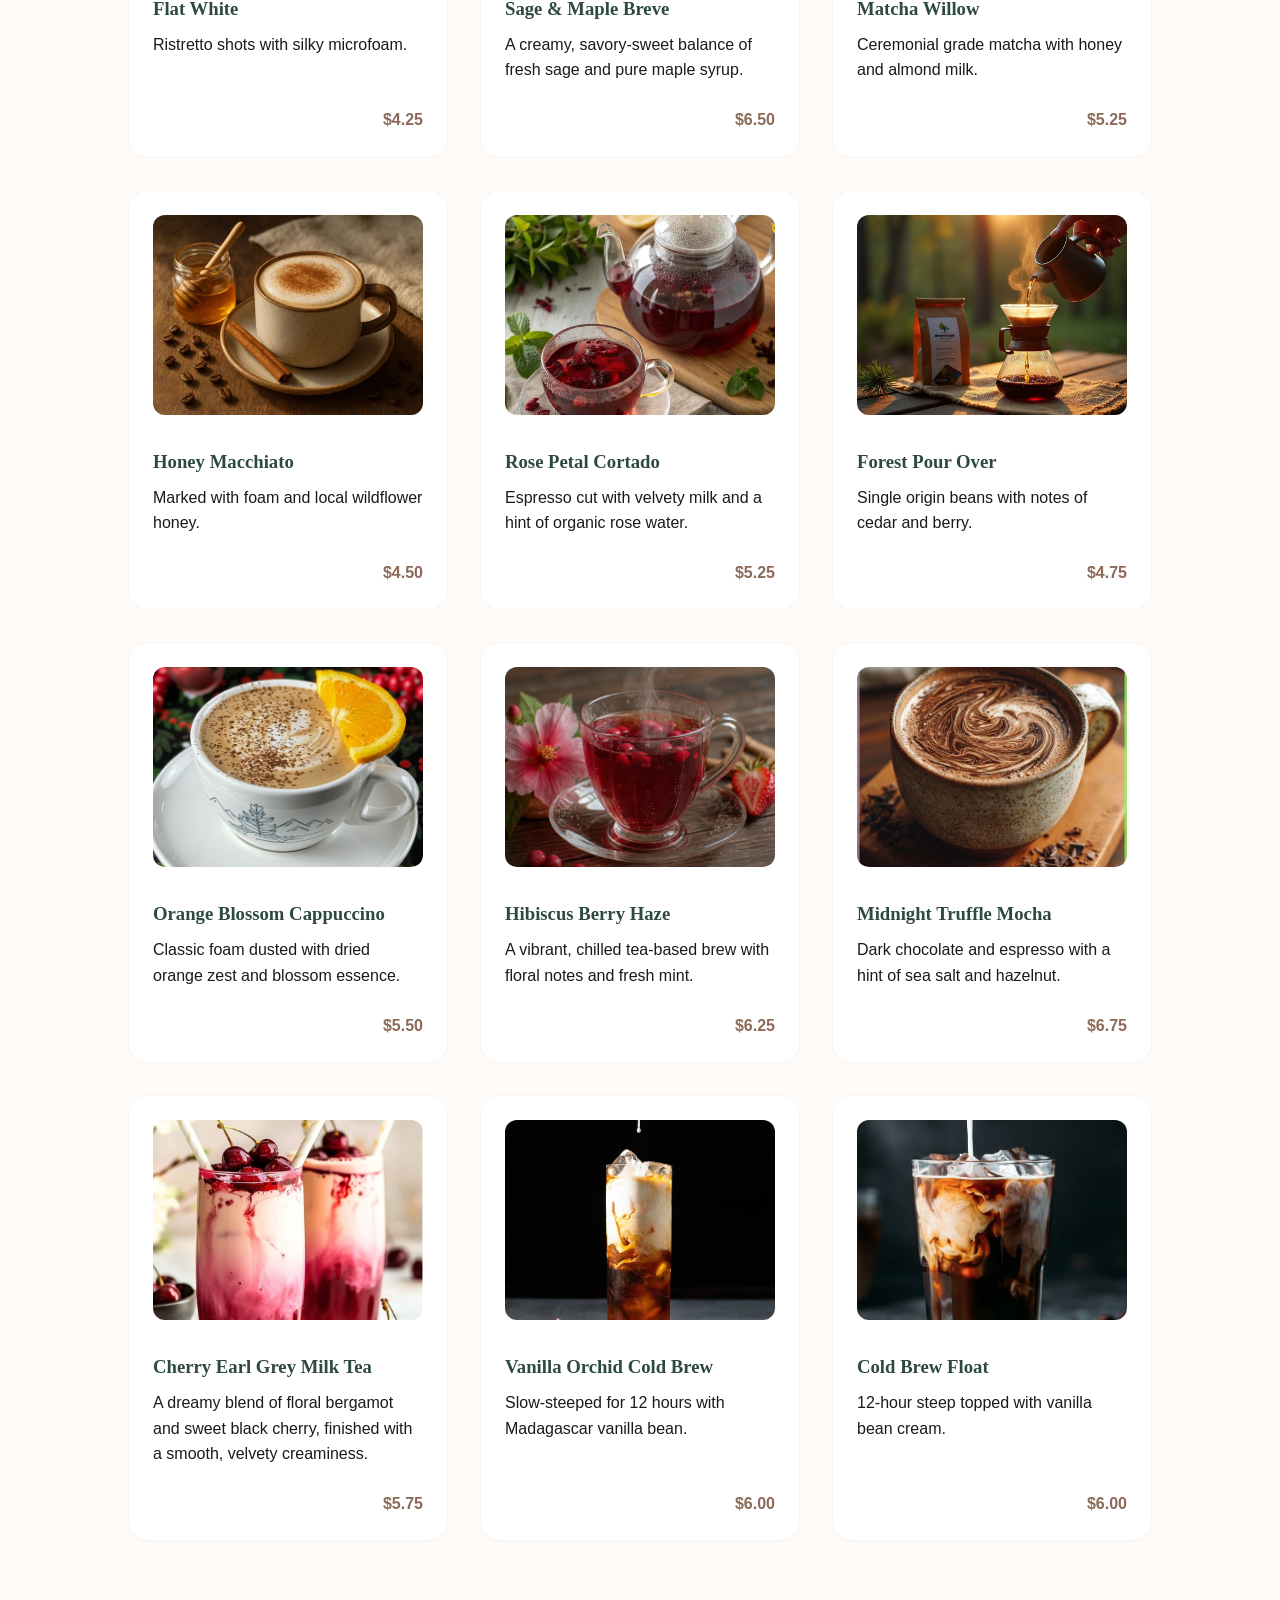
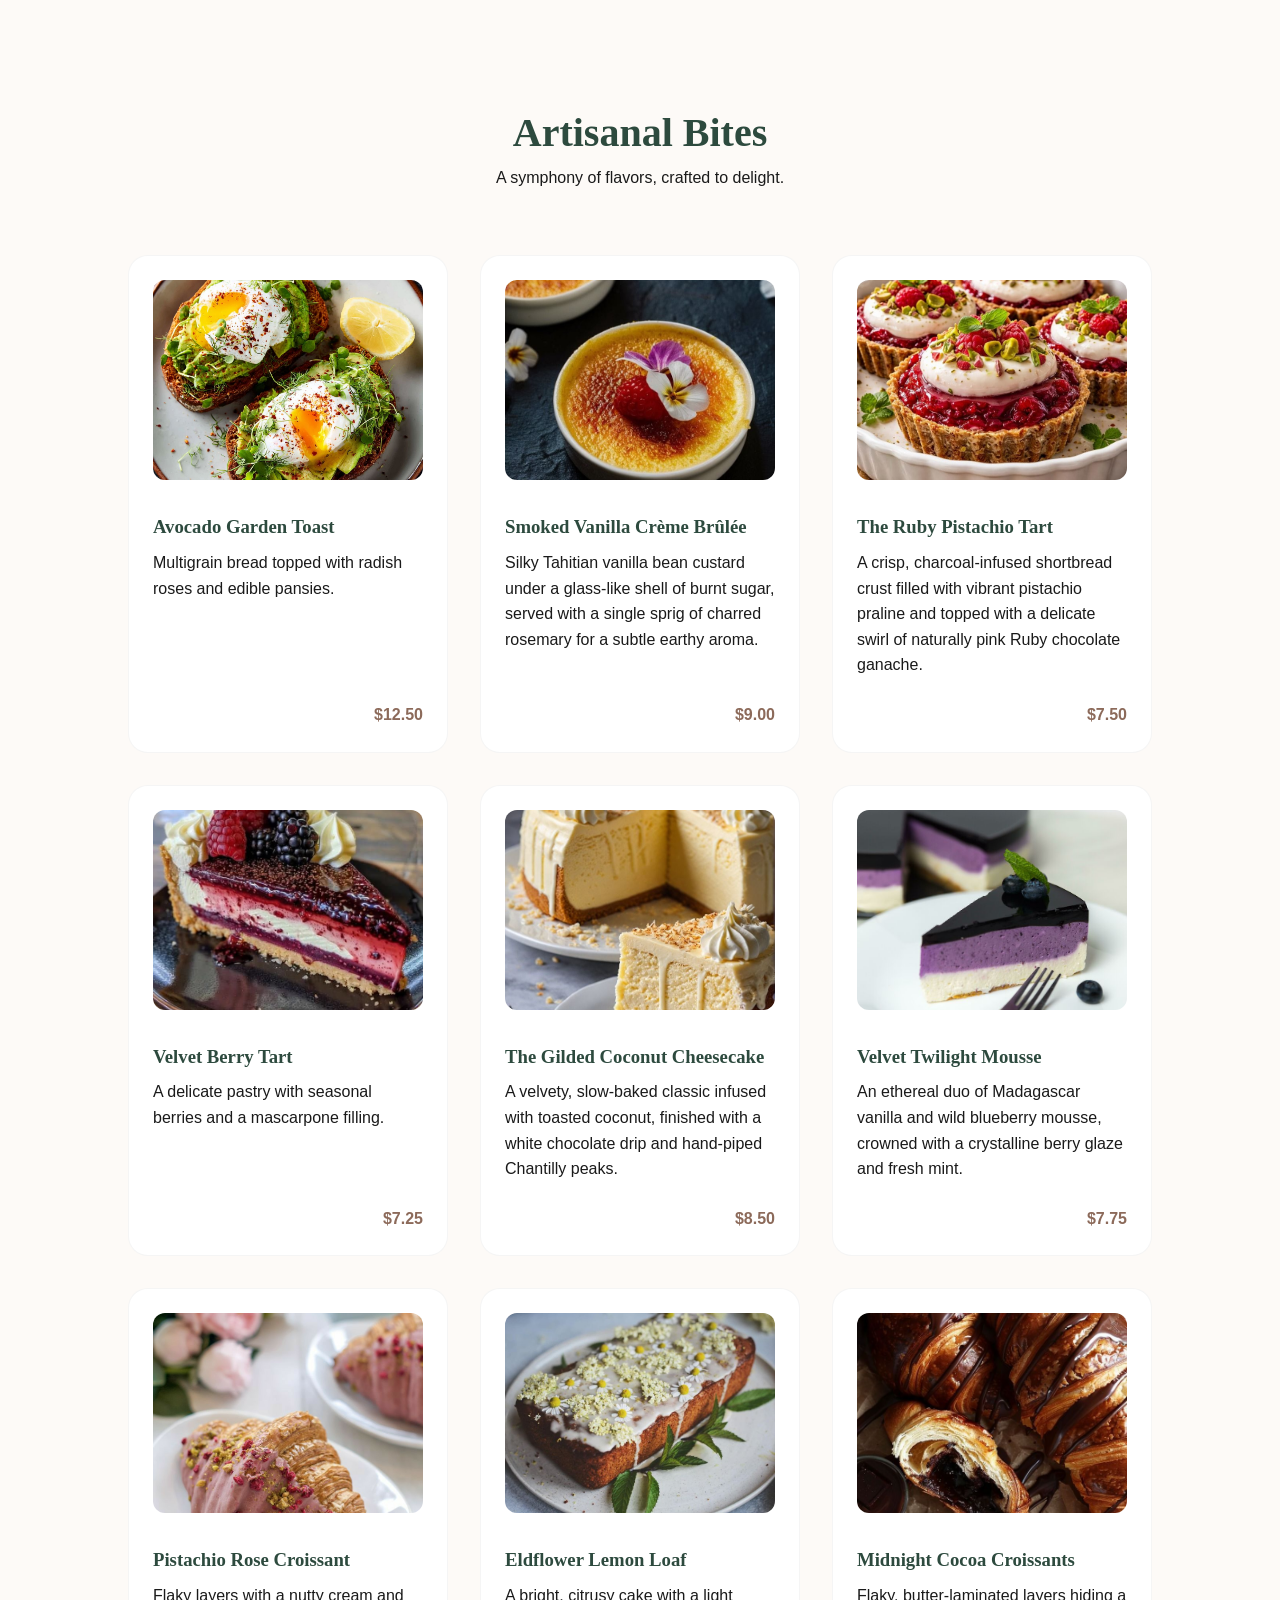
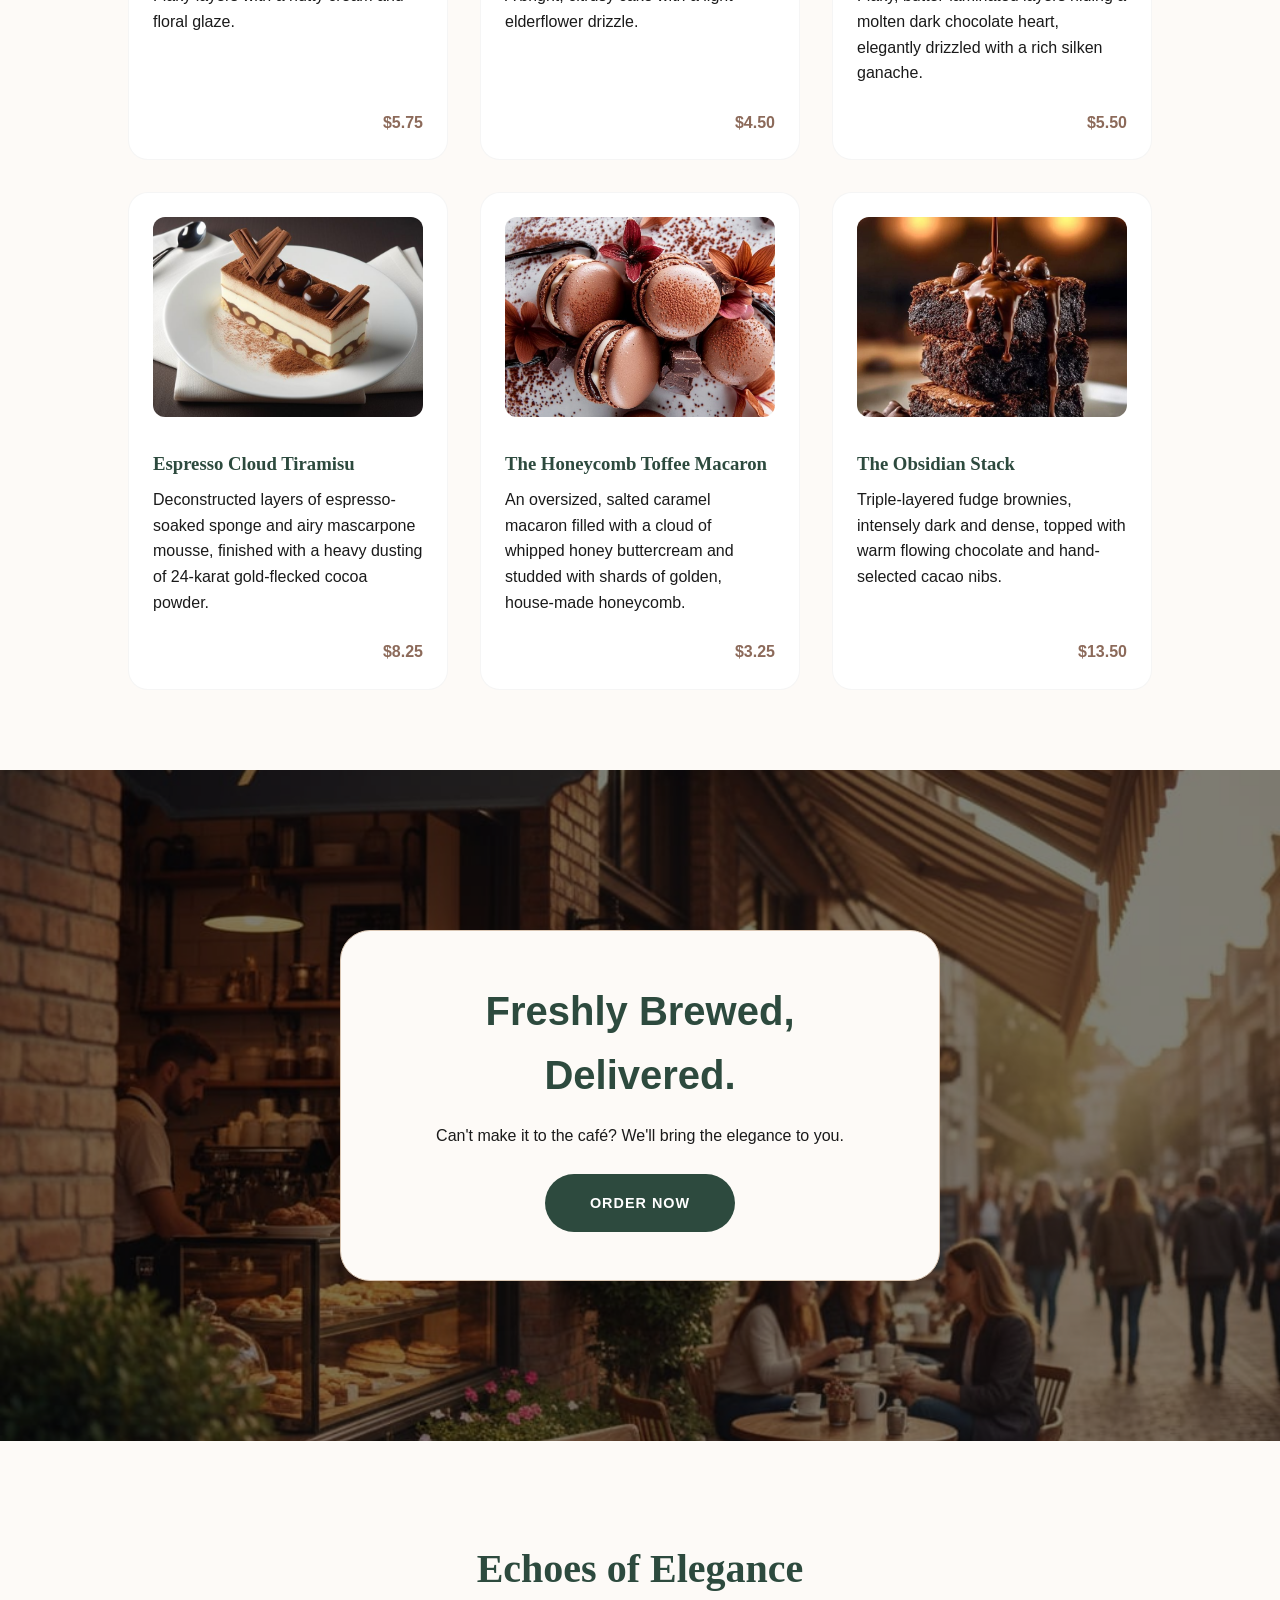
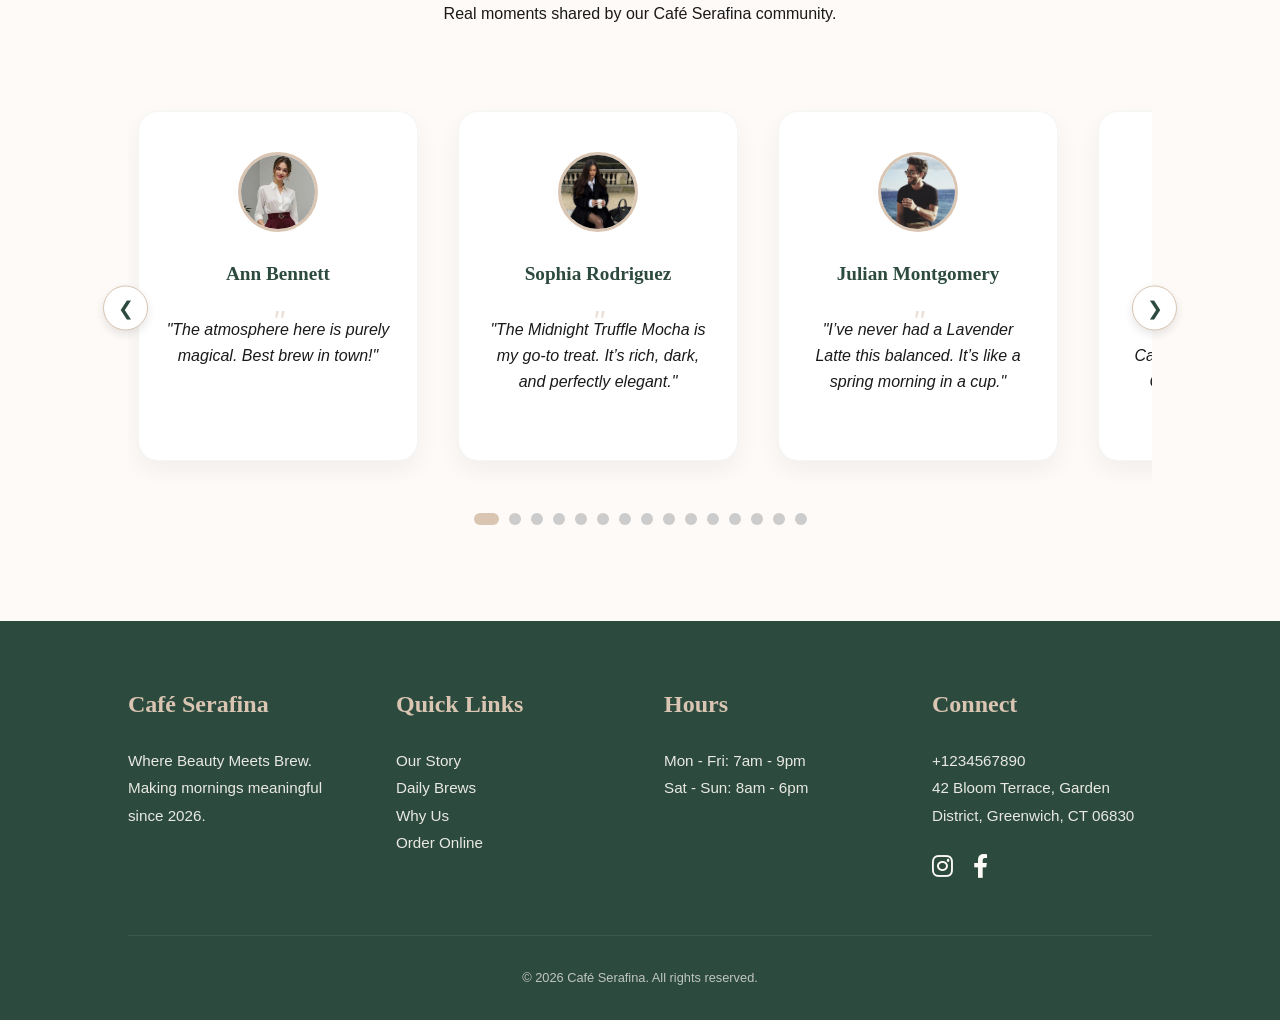
==== commit f7567308: "Changed the cafe name" ====
--- a/index.html
+++ b/index.html
@@ -3,7 +3,7 @@
 <head>
     <meta charset="UTF-8">
     <meta name="viewport" content="width=device-width, initial-scale=1.0">
-    <title>Café Lumière | Artisan Coffee</title>
+    <title>Café Serafina | Artisan Coffee</title>
     <link rel="stylesheet" href="style.css">
     <link rel="stylesheet" href="https://cdnjs.cloudflare.com/ajax/libs/font-awesome/6.0.0/css/all.min.css"> <!-- For Instagram and Facebook Icons -->
 </head>
@@ -11,9 +11,9 @@
 <!-- Logo and the Header Section/ NavBar -->
     <nav>
         <div class="logo-container">
-            <img src="images/logo.jpeg" alt="Café Lumière Logo" class="nav-logo">
+            <img src="images/logo.jpeg" alt="Café Serafina Logo" class="nav-logo">
             <a href="index.html" style="text-decoration: none;">
-            <span class="logo-text">Café Lumière</span></a>
+            <span class="logo-text">Café Serafina</span></a>
         </div>
         <ul class="nav-links">
             <li><a href="#about">Our Story</a></li>
@@ -48,18 +48,18 @@
         <div class="about-container">
             <div class="about-text">
                 <h2>The Heart of the Brew</h2>
-                <p>At Café Lumière, the 'heart' of our brew isn't just the high-quality beans we source; it’s the people who roast them, the baristas who pour them, and the community that enjoys them. 
+                <p>At Café Serafina, the 'heart' of our brew isn't just the high-quality beans we source; it’s the people who roast them, the baristas who pour them, and the community that enjoys them. 
                     We believe that a truly great cup of coffee has the power to turn a morning around and make a moment meaningful. 
                     Every Rose Petal Cortado and Midnight Truffle Mocha is crafted with a pulse of passion, ensuring that beauty is felt in every sip.
                 </p>
-                <p>~~Café Lumière~~</p>
+                <p>~~Café Serafina~~</p>
         </div>
     </div>
     </section>
     <!-- Why Choose Us -->
     <section id="why-choose-us" class="features-section">
         <div class="section-title">
-            <h2>Why Café Lumière?</h2>
+            <h2>Why Café Serafina?</h2>
         </div>
         <div class="features-grid">
             <div class="feature-card">
@@ -331,7 +331,7 @@
     <section class="testimonials-section">
     <div class="section-title">
         <h2>Echoes of Elegance</h2>
-        <p>Real moments shared by our Café Bella community.</p>
+        <p>Real moments shared by our Café Serafina community.</p>
     </div>
     <div class="section-content">
         <div class="slide-container">
@@ -358,7 +358,7 @@
                     <li class="testimonials">
                         <img src="people/p4.jpeg" alt="user4" class="user-image">
                         <h3 class="name">Elena Garrison</h3>
-                        <i class="feedback">"The Orange Blossom Cappuccino is a floral dream. Café Lumière is my daily sanctuary."</i>
+                        <i class="feedback">"The Orange Blossom Cappuccino is a floral dream. Café Serafina is my daily sanctuary."</i>
                     </li>
                     <li class="testimonials">
                         <img src="people/p5.jpeg" alt="user5" class="user-image">
@@ -393,7 +393,7 @@
                     <li class="testimonials">
                         <img src="people/p11.jpeg" alt="user11" class="user-image">
                         <h3 class="name">Noah Fletcher</h3>
-                        <i class="feedback">"Café Lumière isn't just a shop; it’s an experience. The attention to detail is unmatched."</i>
+                        <i class="feedback">"Café Serafina isn't just a shop; it’s an experience. The attention to detail is unmatched."</i>
                     </li>
                     <li class="testimonials">
                         <img src="people/p12.jpeg" alt="user12" class="user-image">
@@ -426,7 +426,7 @@
     <footer id="location">
     <div class="footer-grid">
         <div class="footer-col brand-col">
-            <h4>Café Lumière</h4>
+            <h4>Café Serafina</h4>
             <p>Where Beauty Meets Brew. <br>Making mornings meaningful since 2026.</p>
         </div>
         
@@ -462,7 +462,7 @@
     </div>
     
     <div class="footer-bottom">
-        <p>&copy; 2026 Café Lumière. All rights reserved.</p>
+        <p>&copy; 2026 Café Serafina. All rights reserved.</p>
     </div>
     </footer>
 
